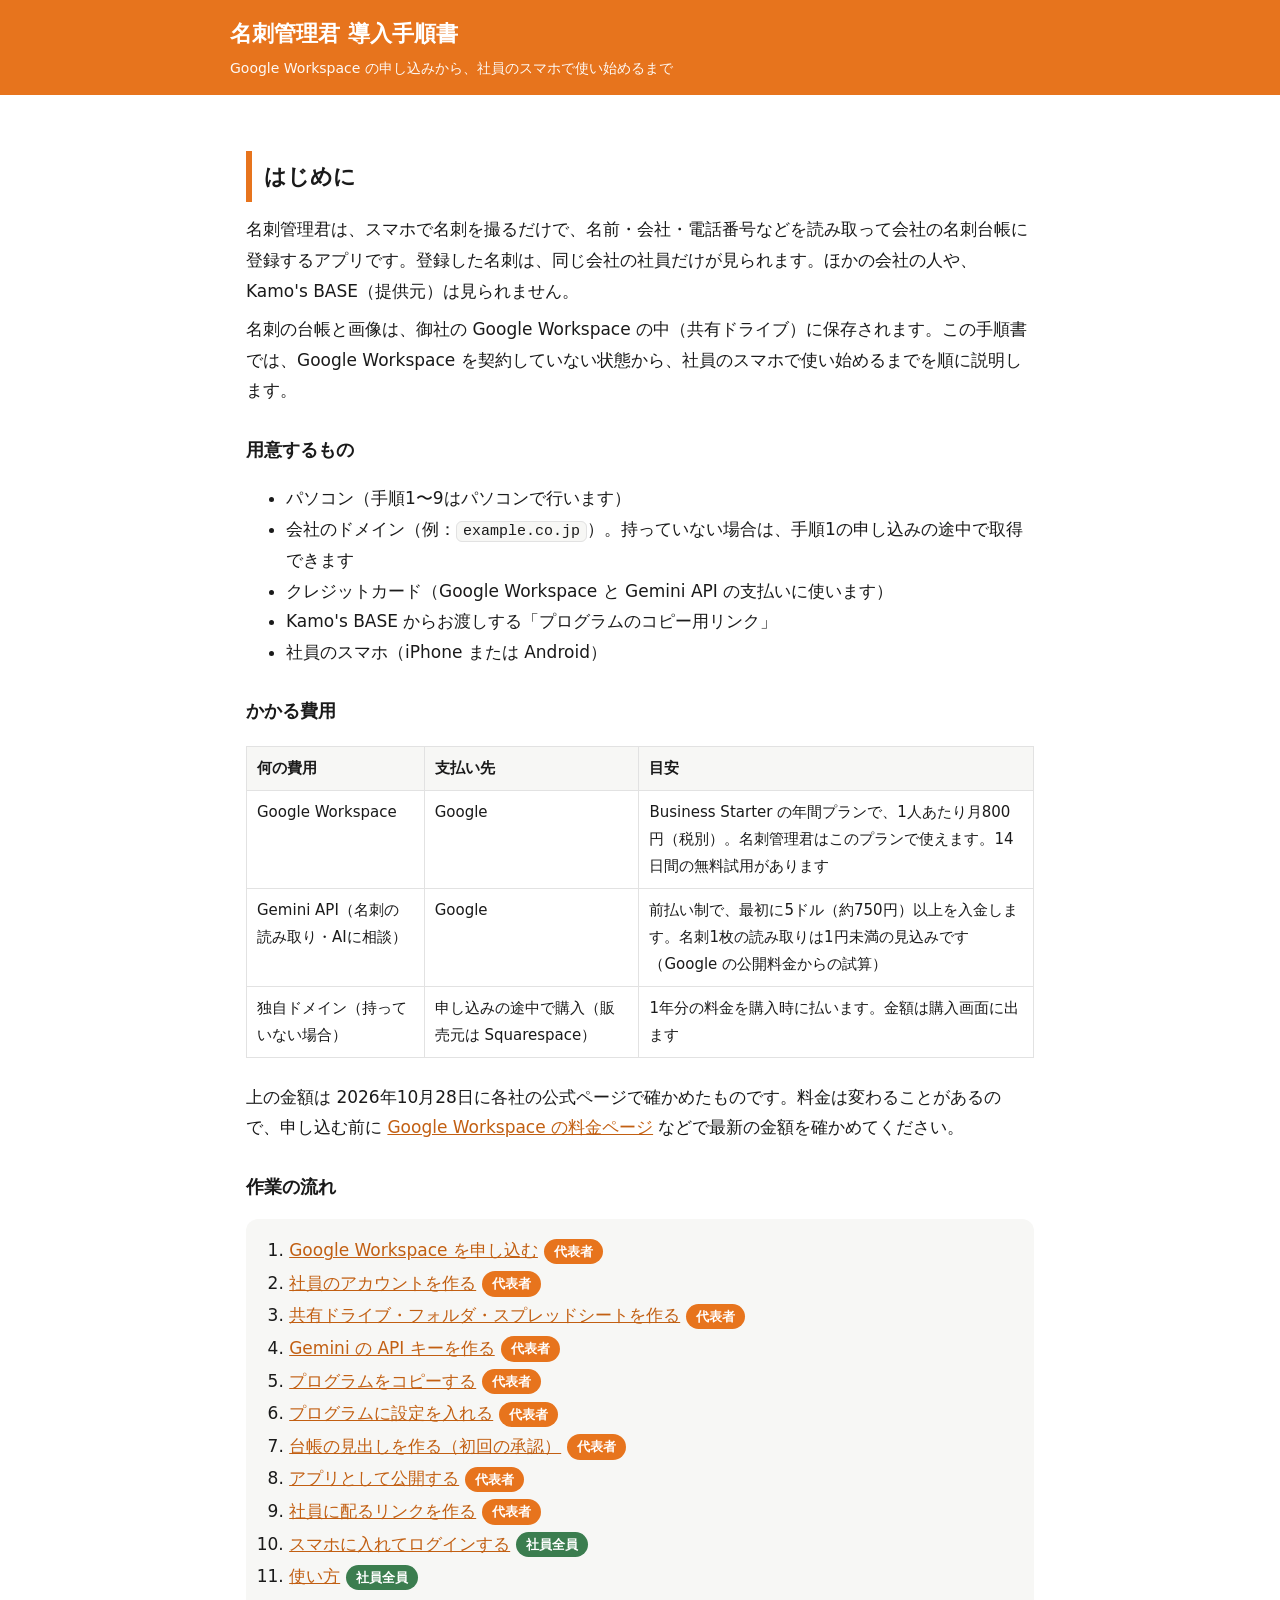
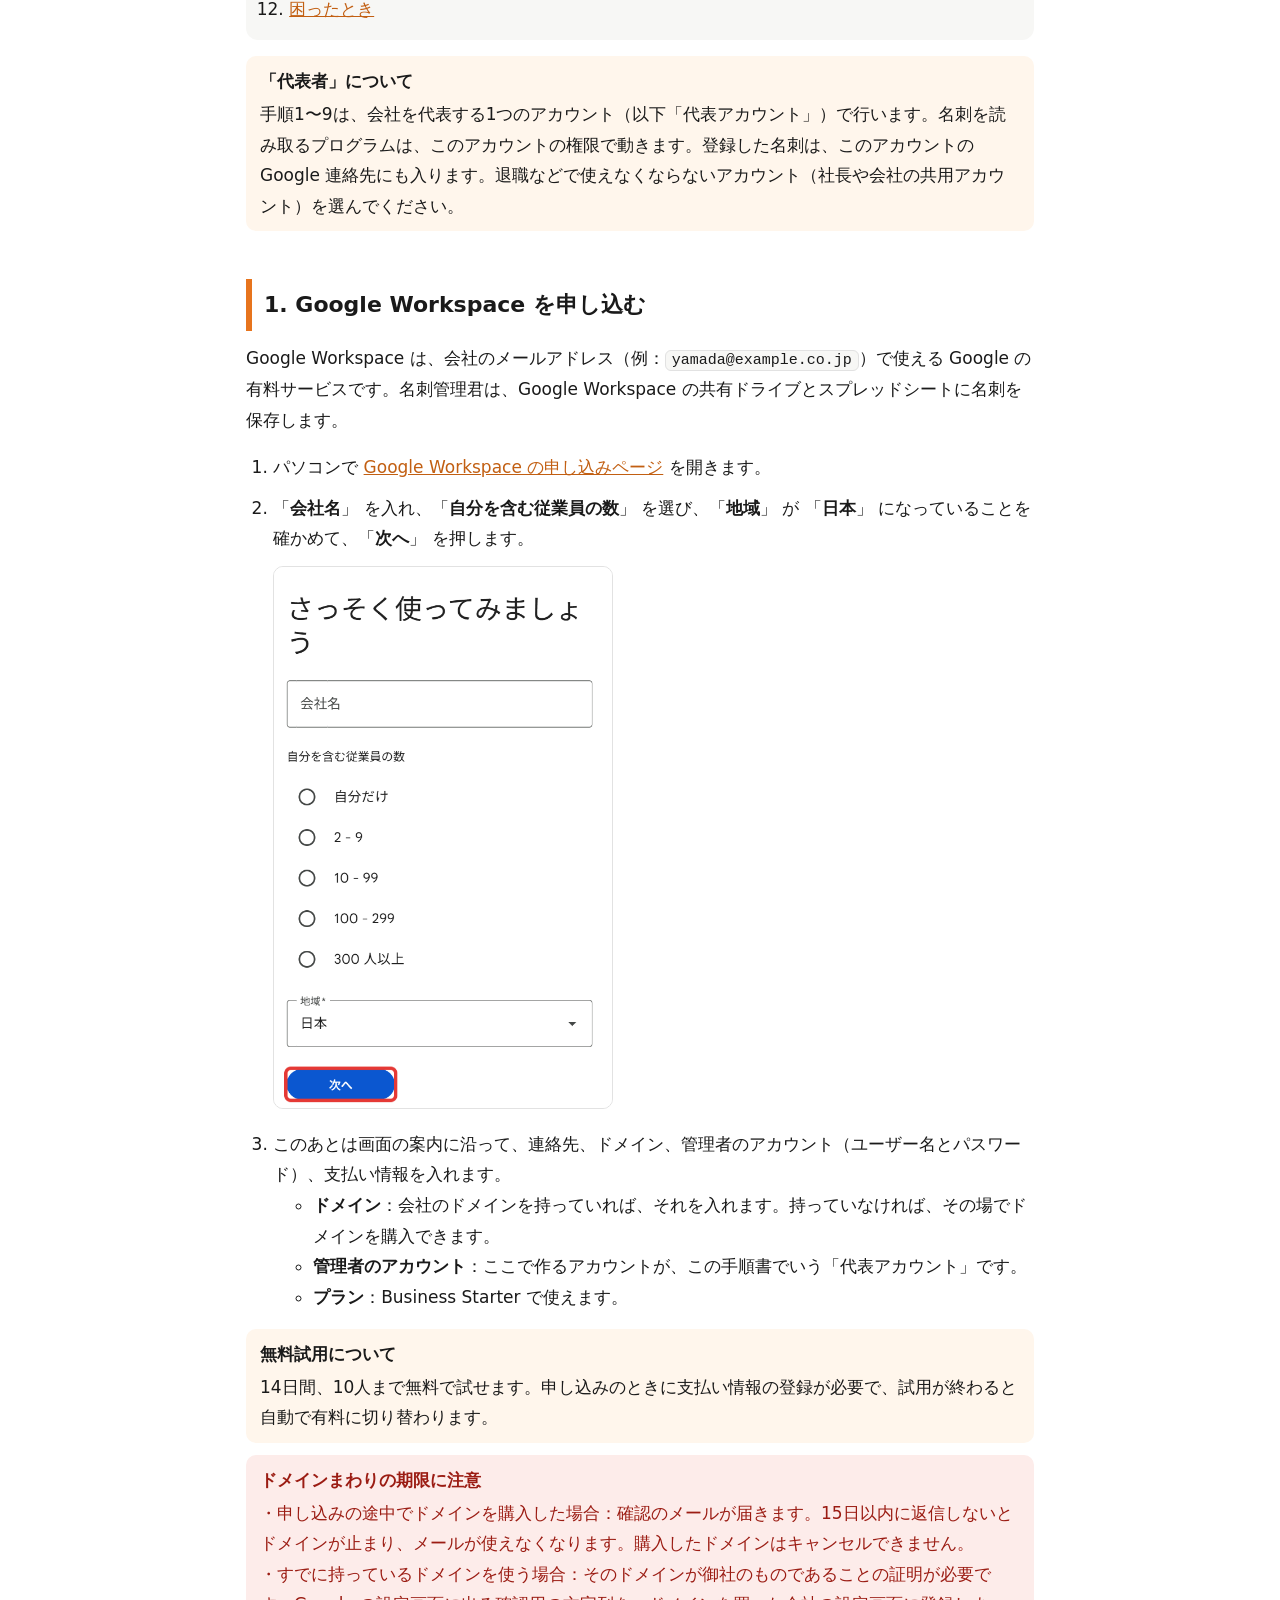
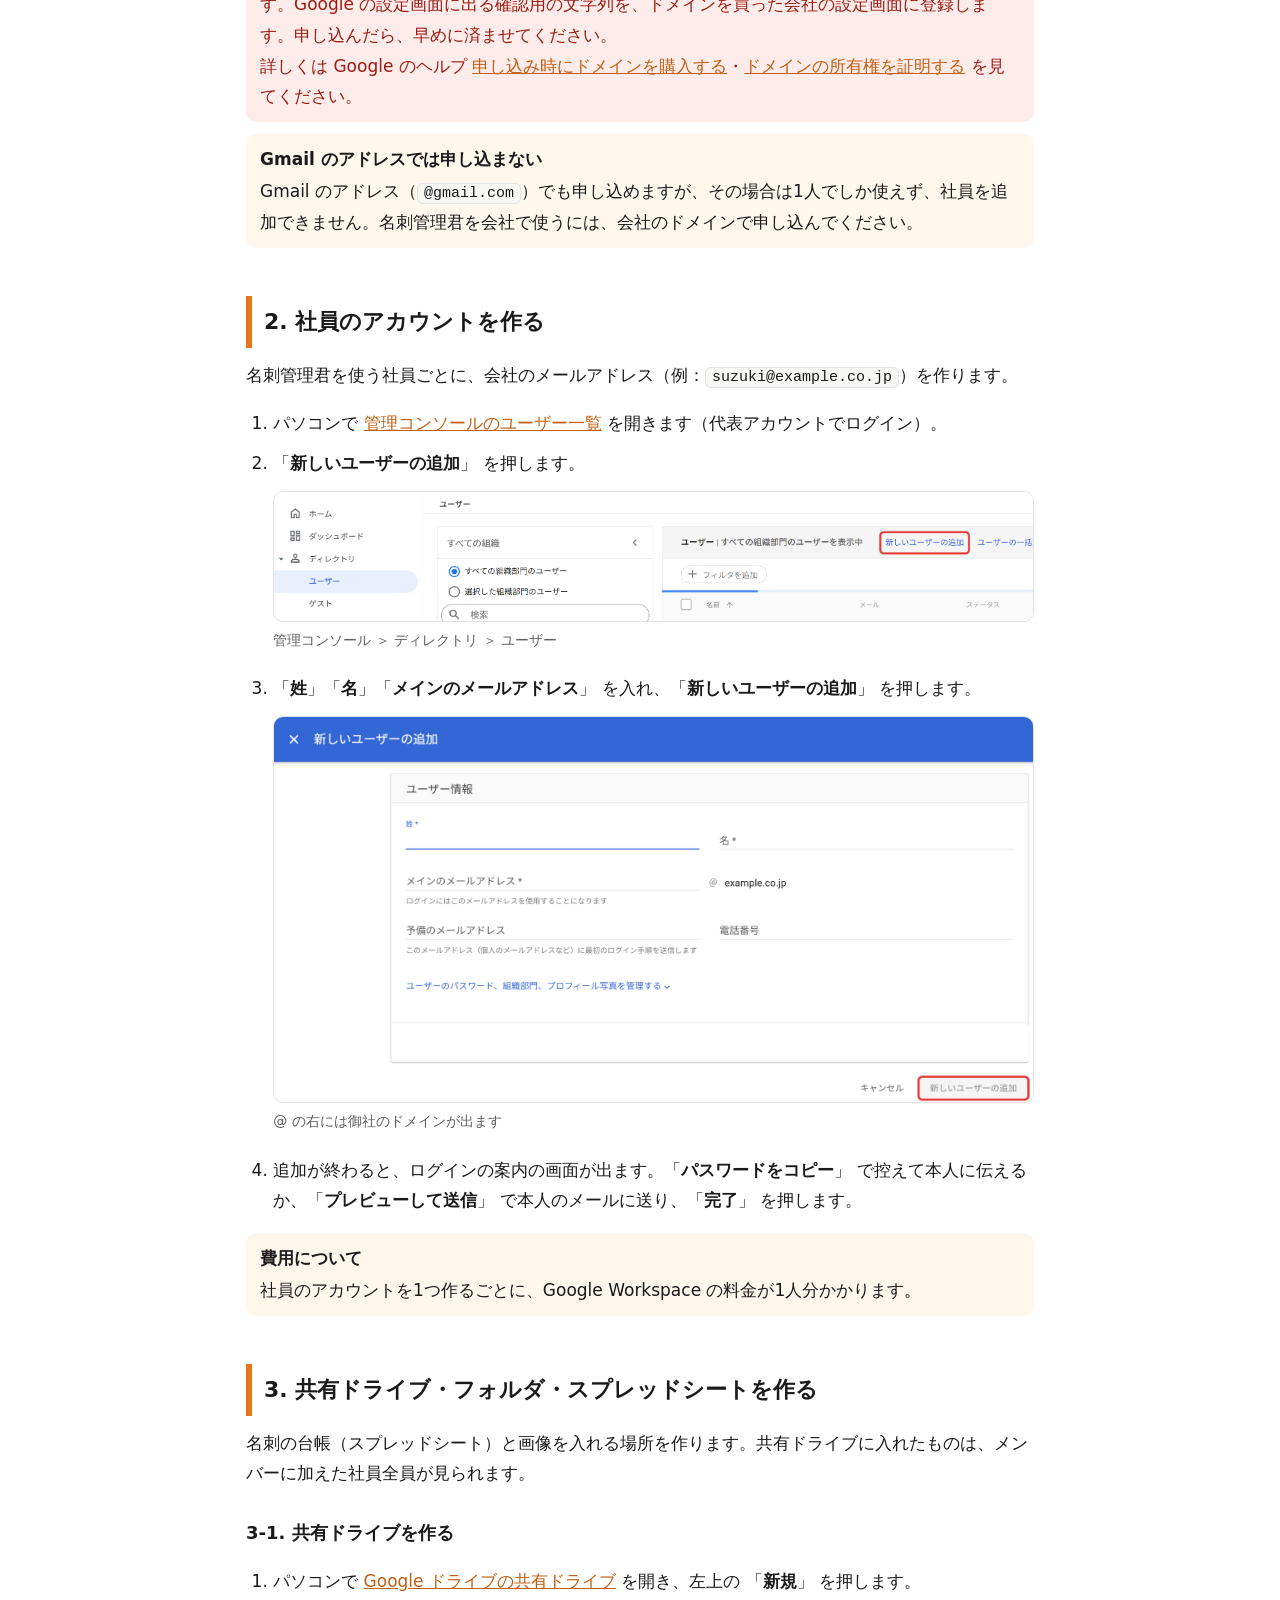
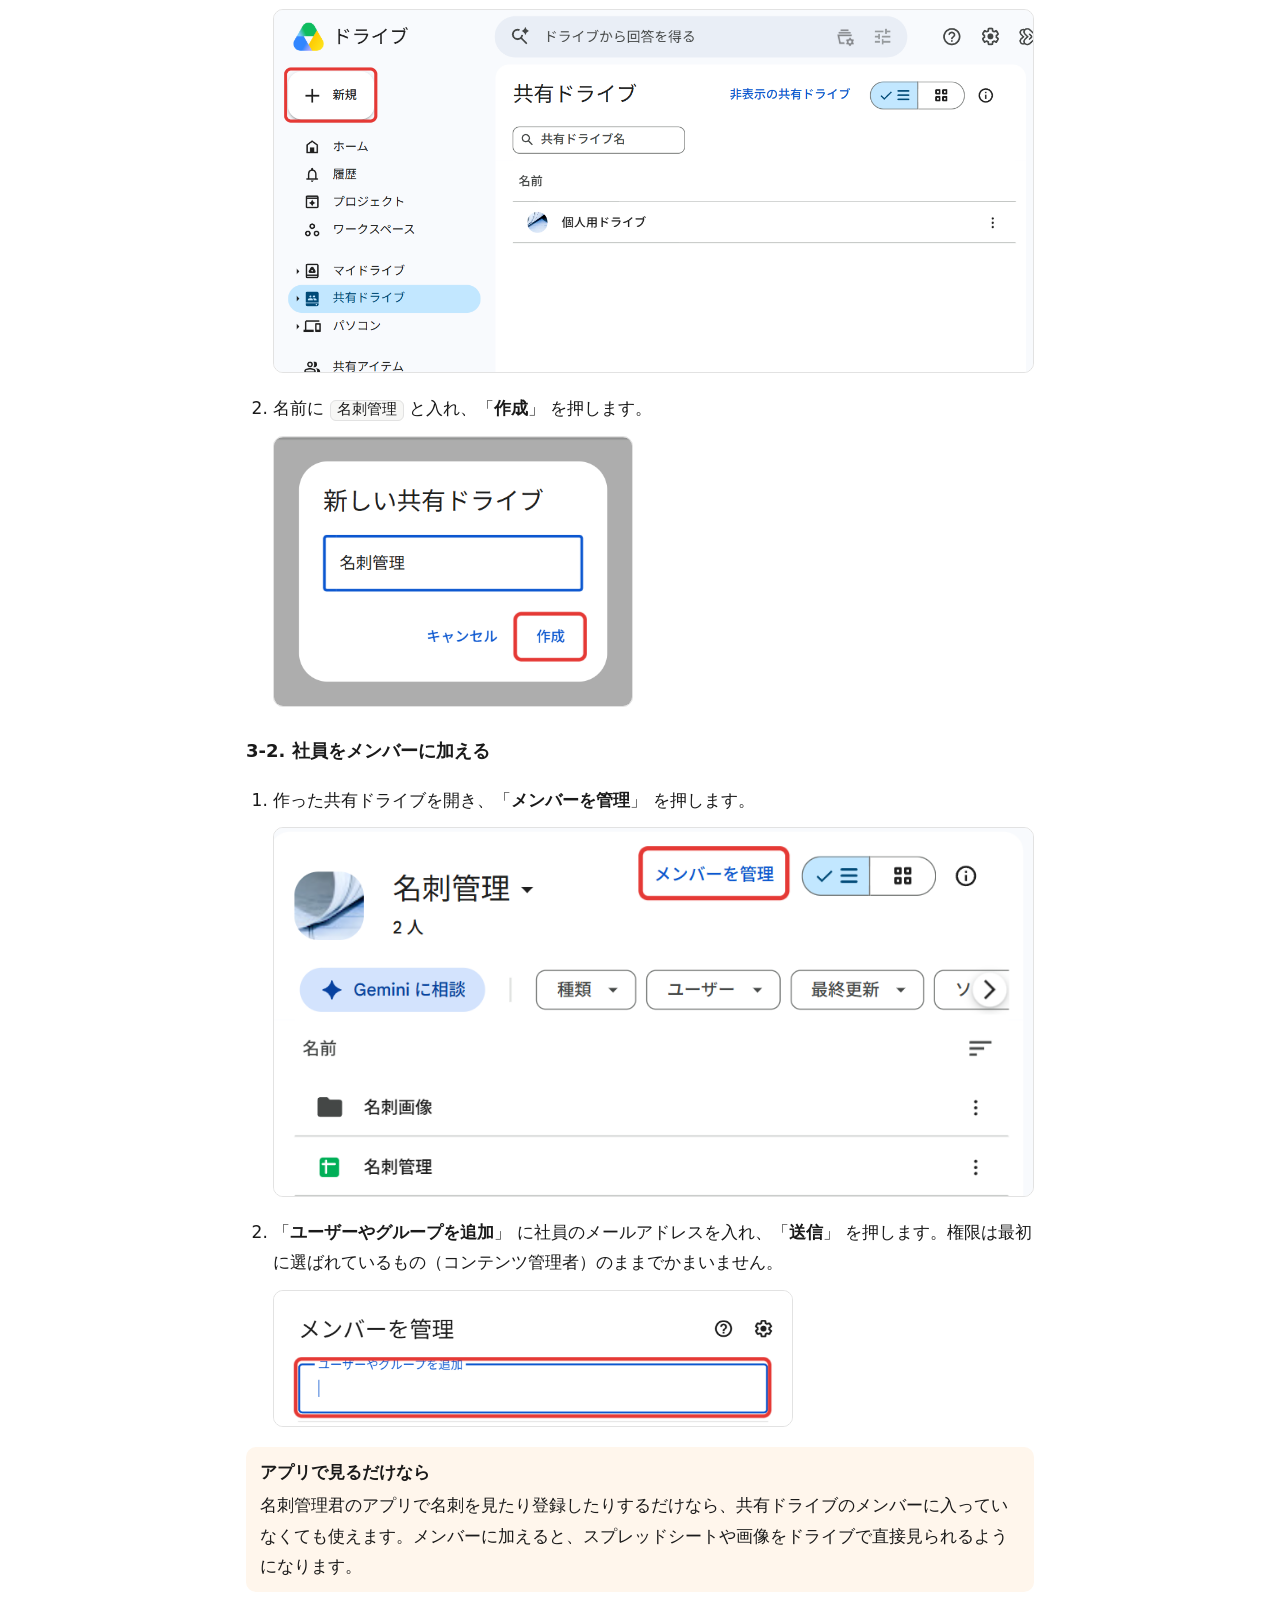
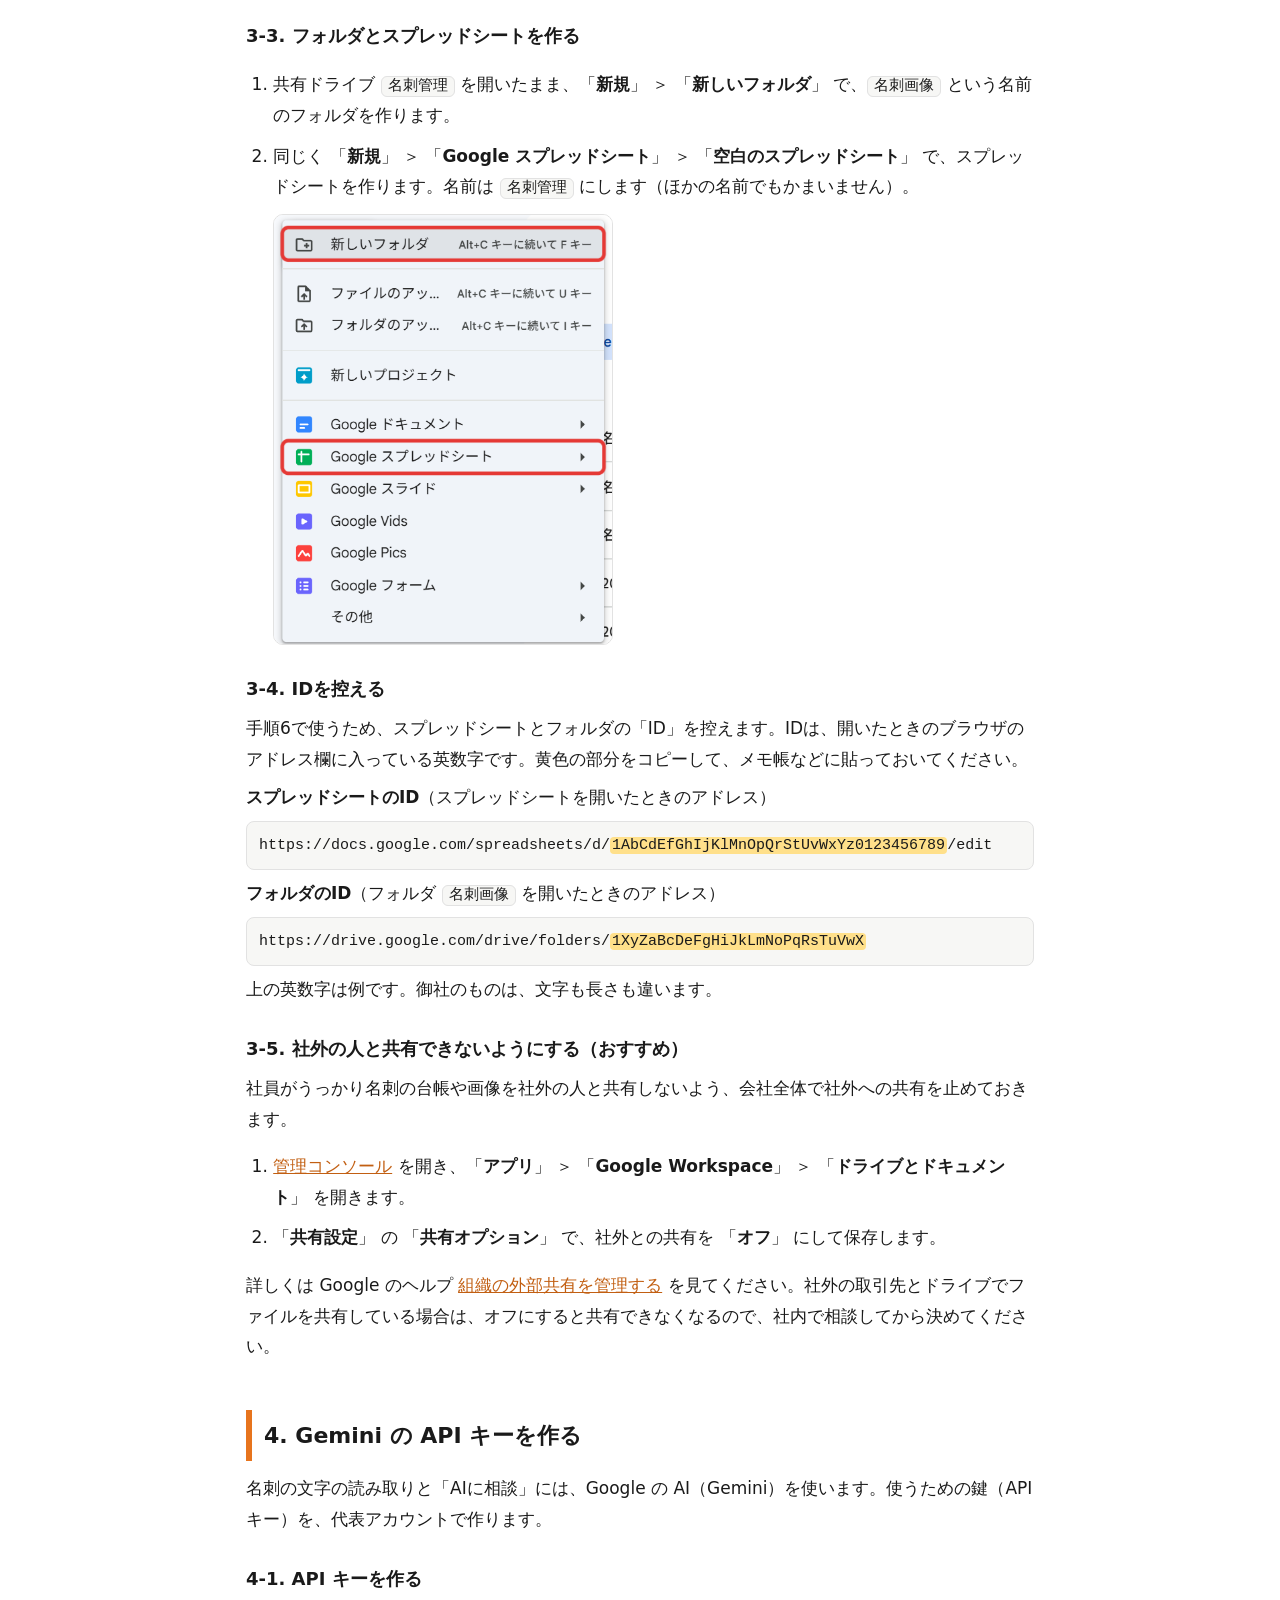
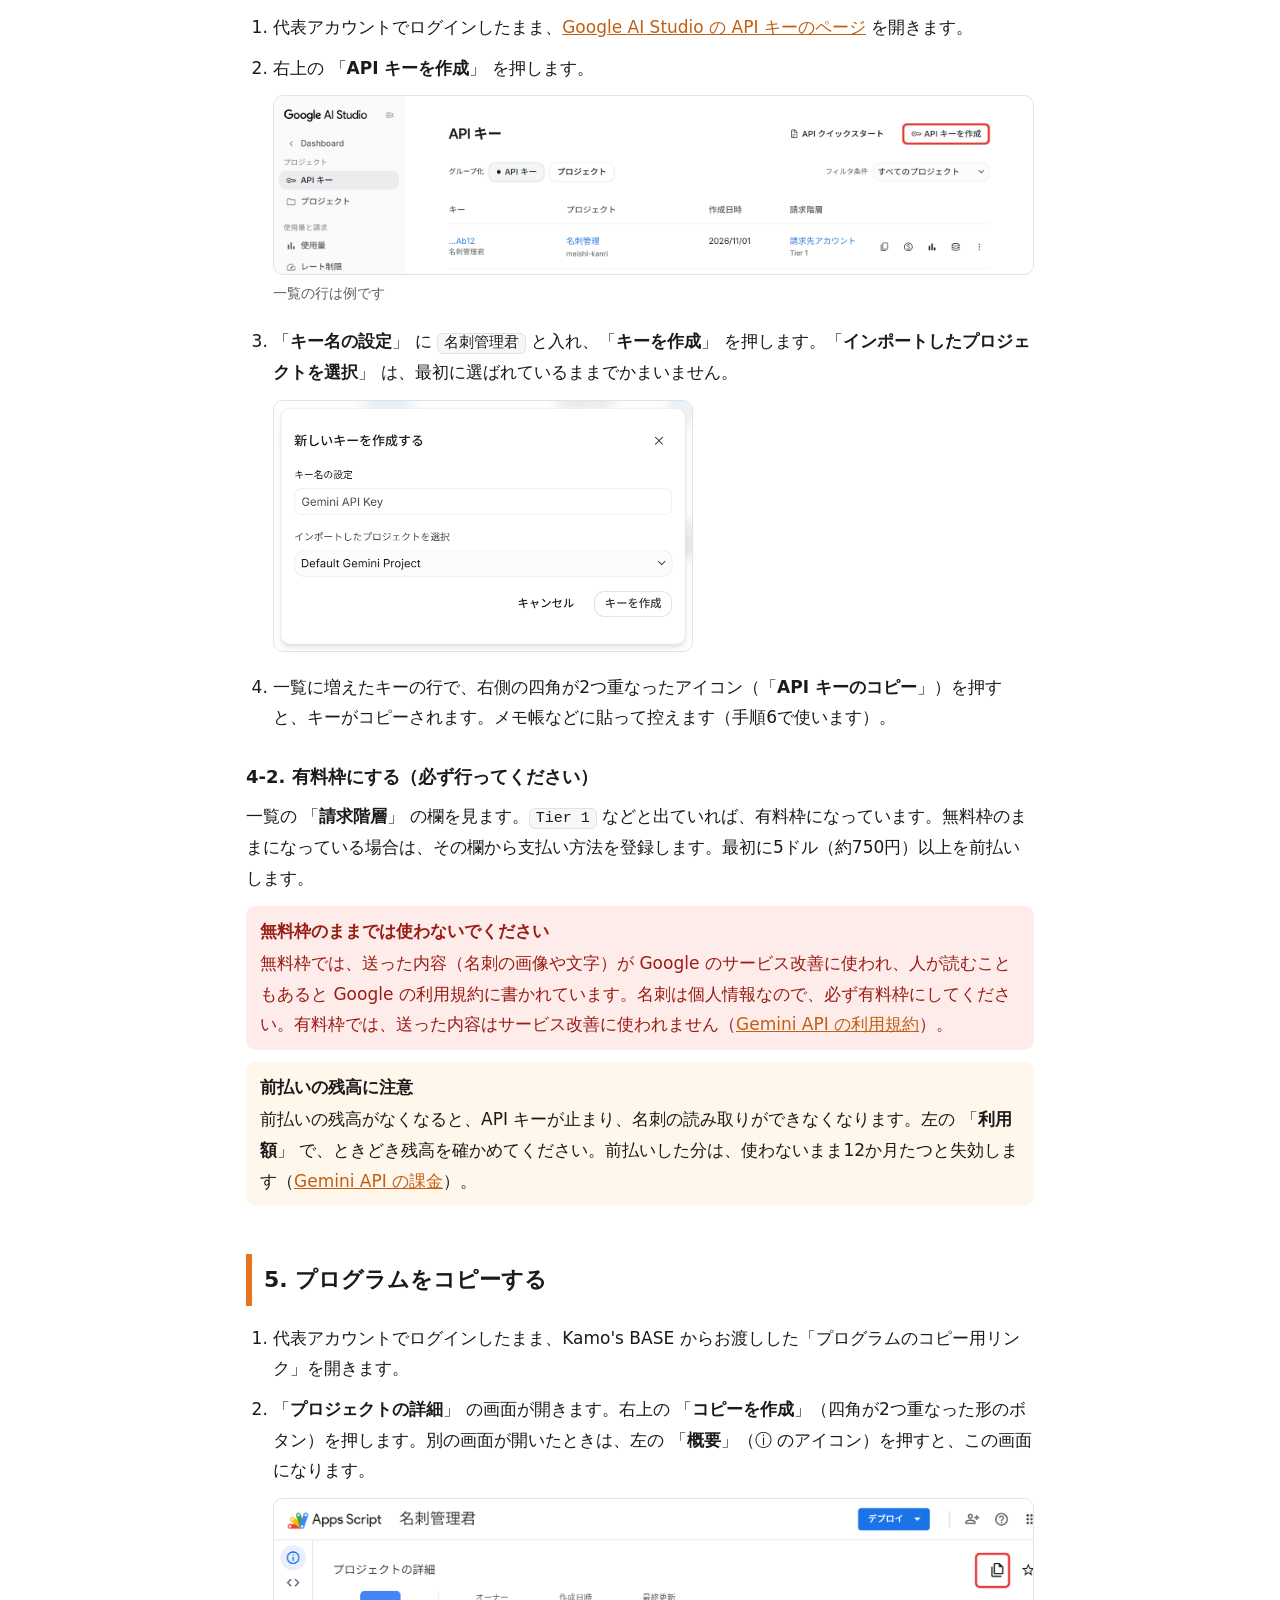
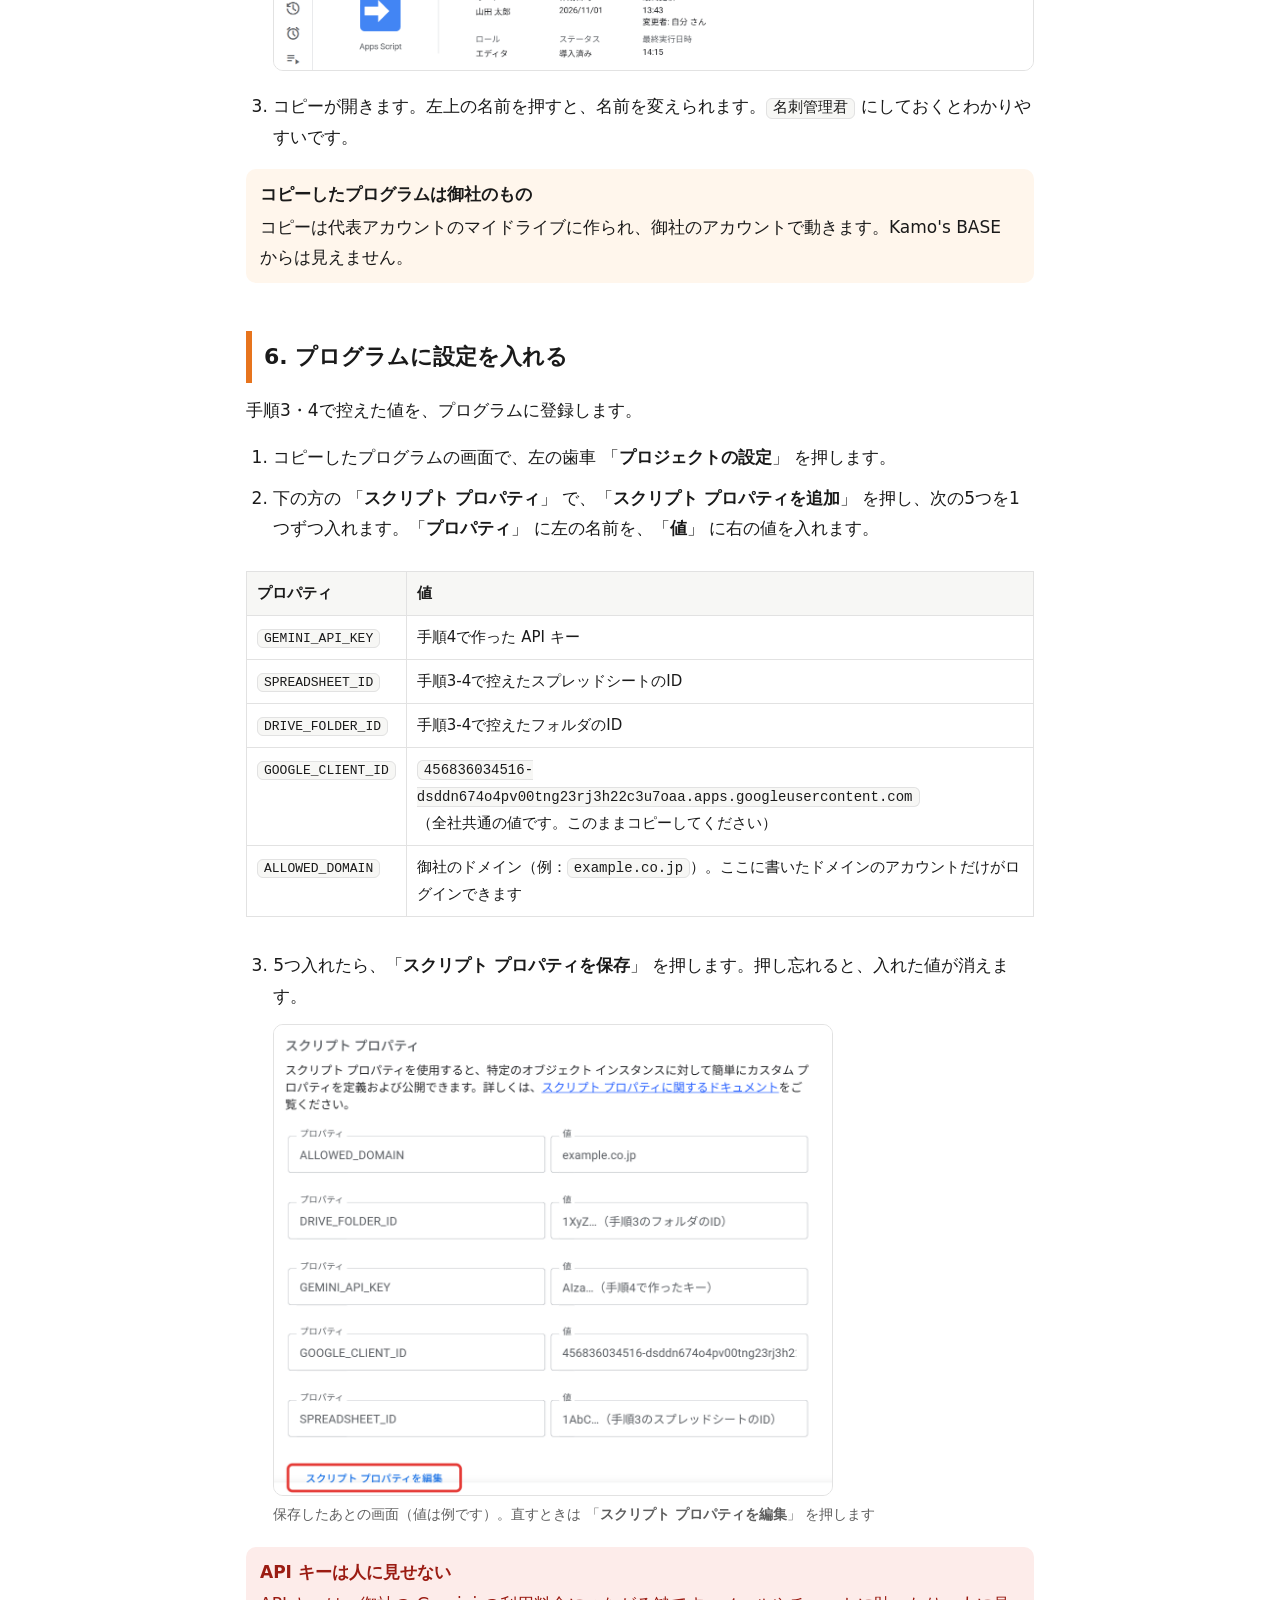
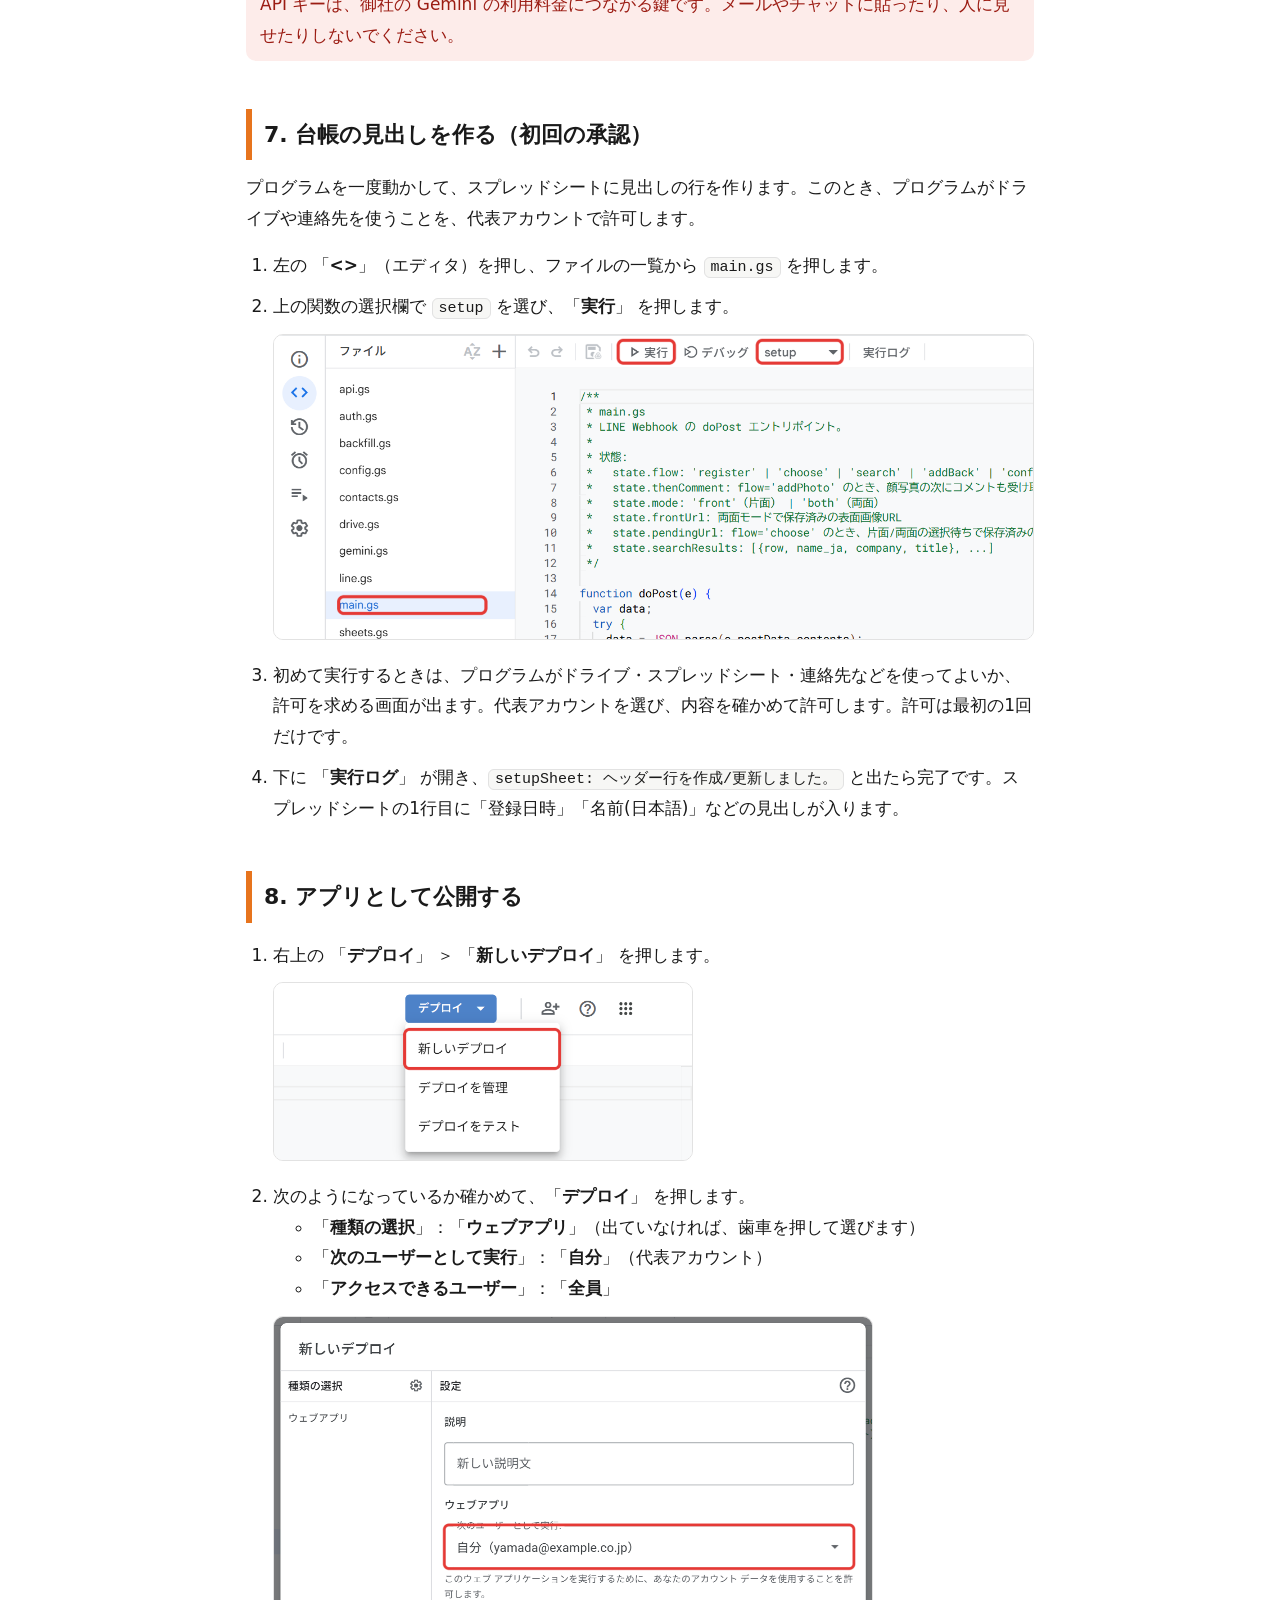
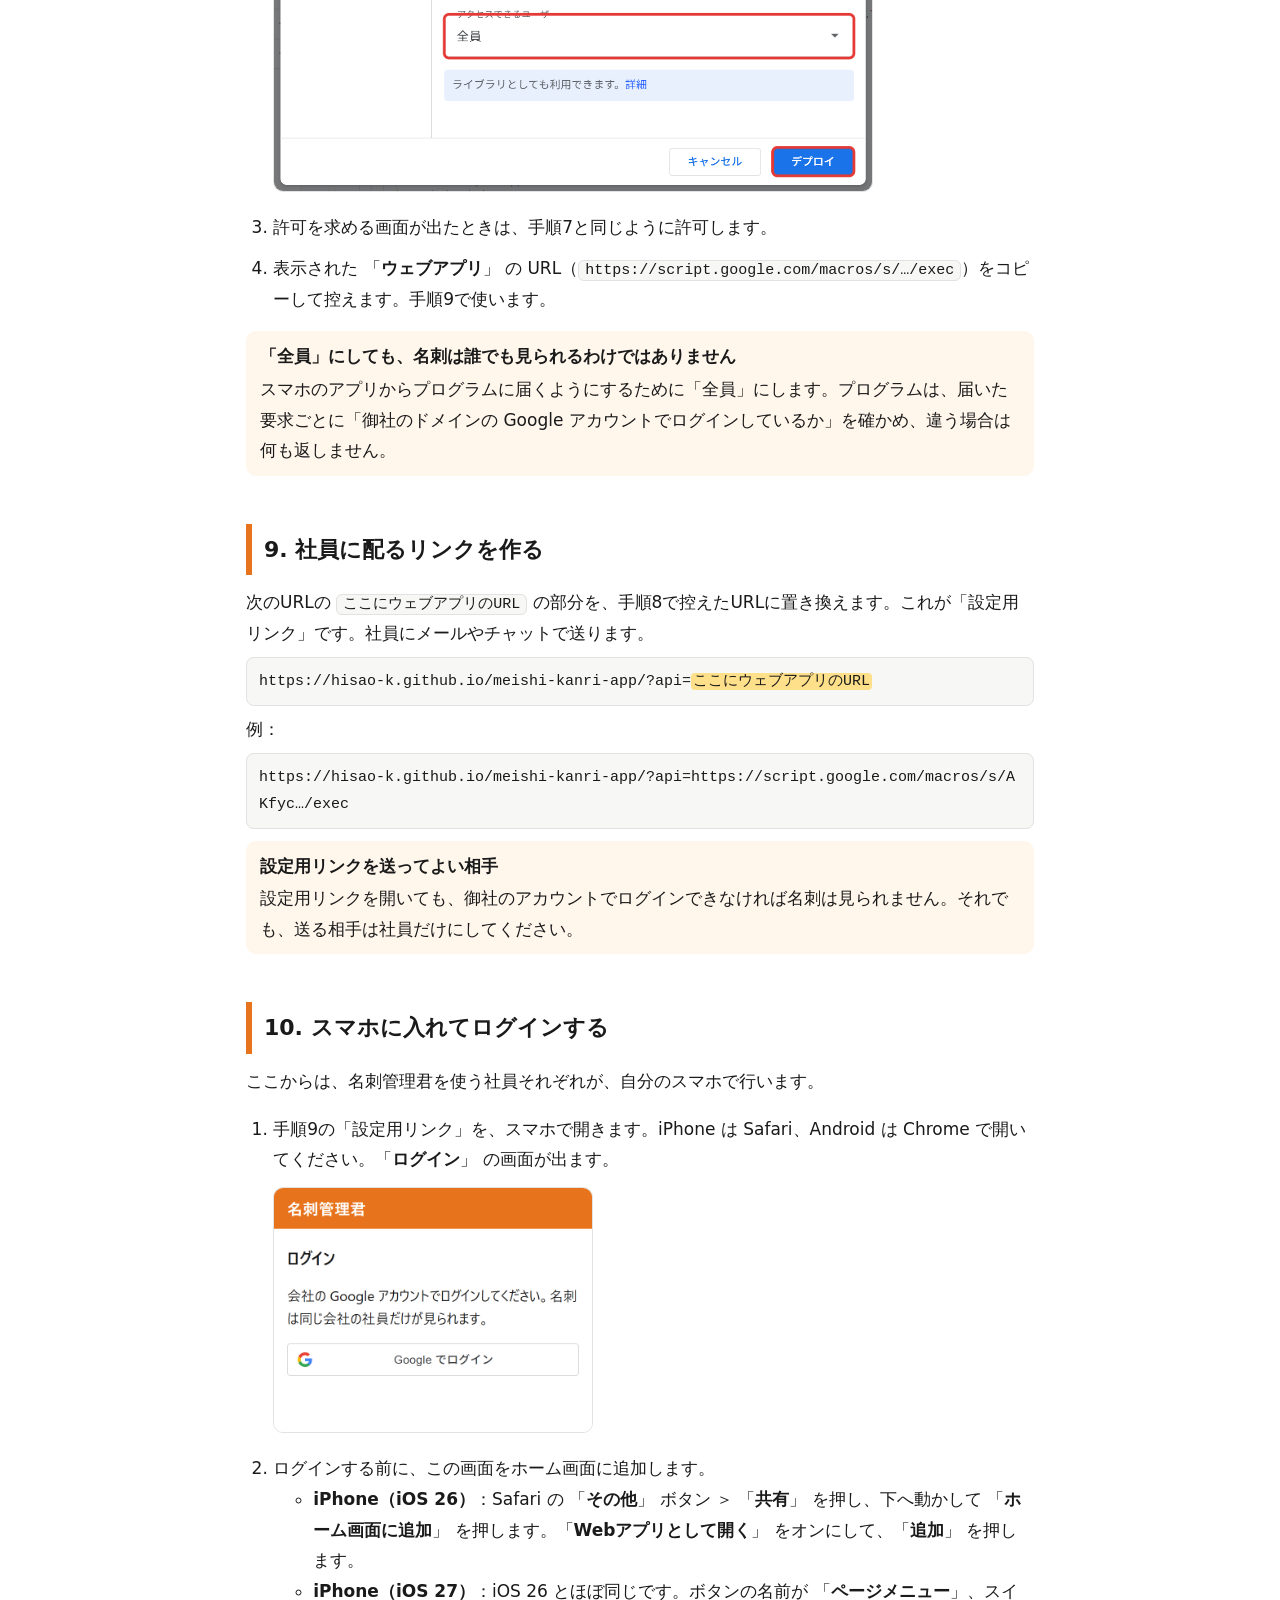
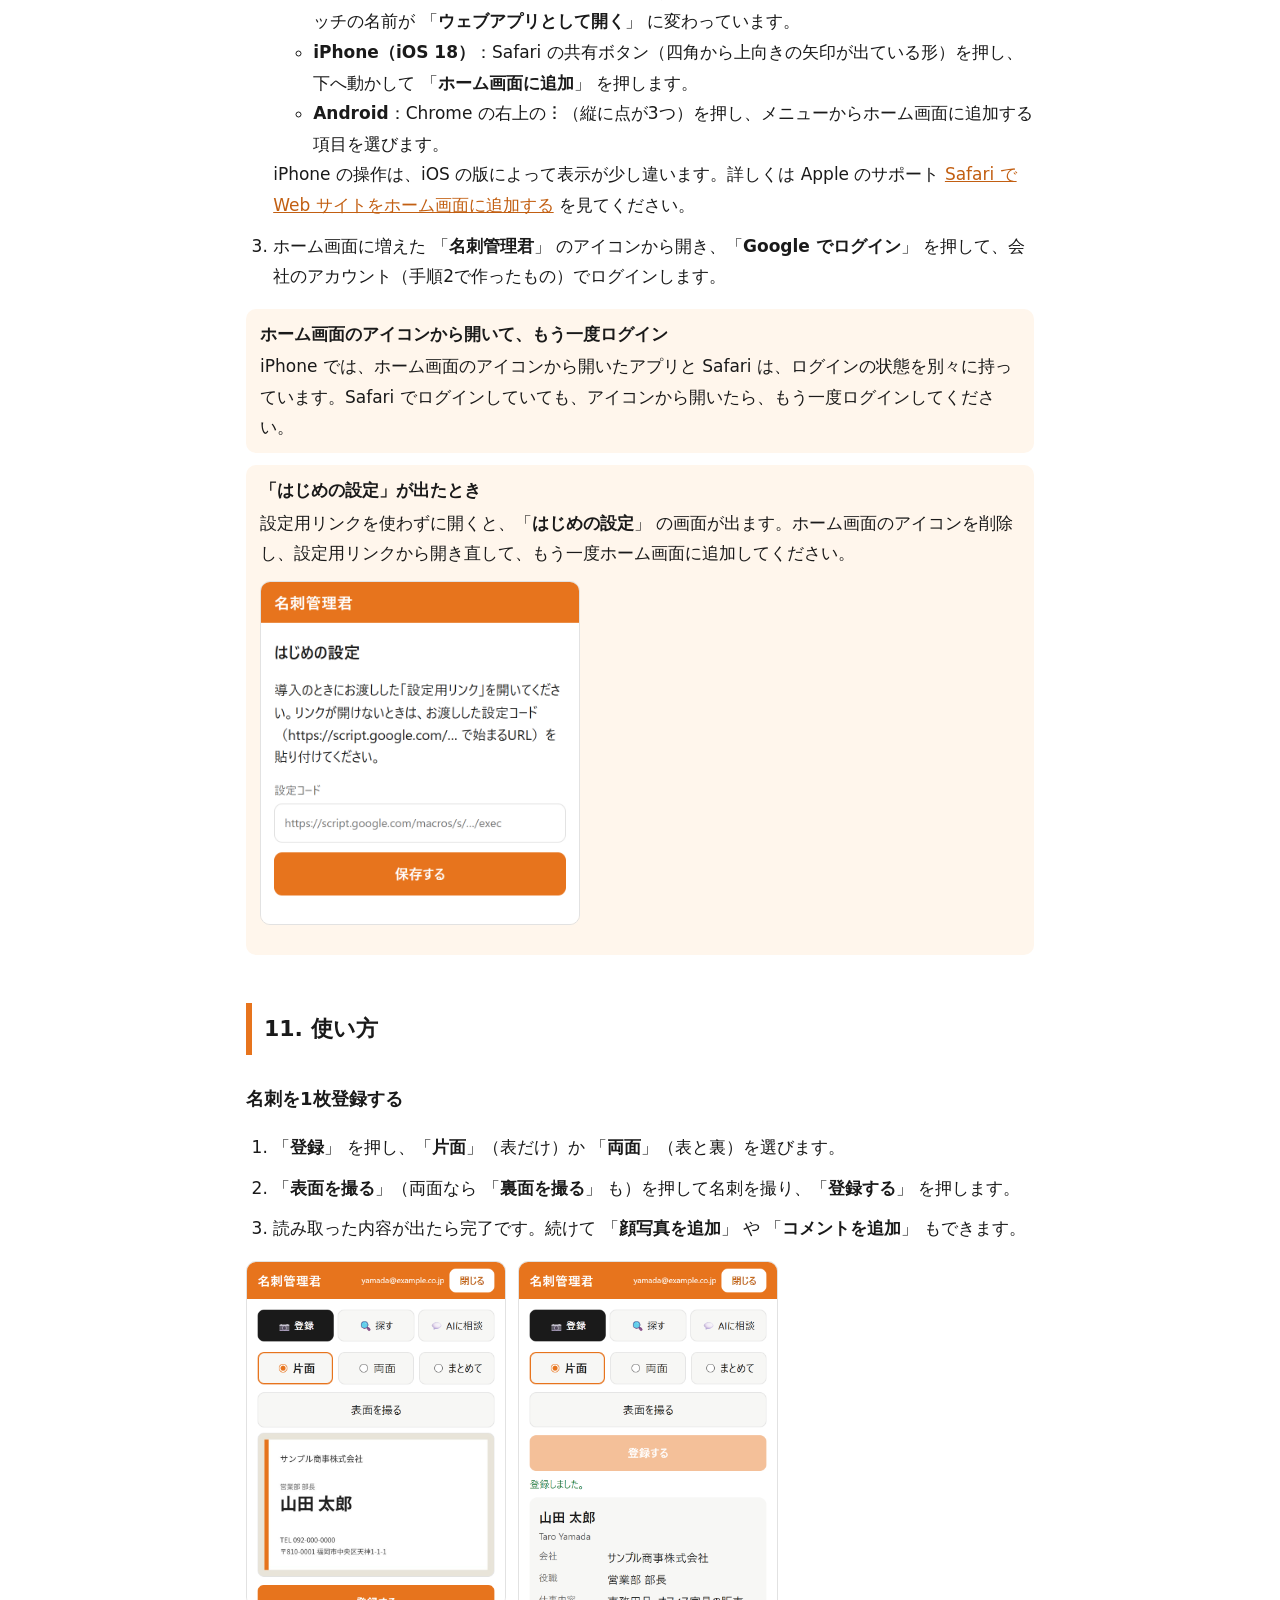
==== guide/index.html @ 33e6af08 "お客様向けの導入手順書を追加" ====
<!doctype html>
<html lang="ja">
<head>
  <meta charset="utf-8">
  <meta name="viewport" content="width=device-width, initial-scale=1">
  <title>名刺管理君 導入手順書</title>
  <meta name="description" content="名刺管理君を自社の Google Workspace に入れて、社員のスマホで使えるようにするまでの手順です。">
  <meta name="theme-color" content="#E7741D">
  <meta name="referrer" content="no-referrer">
  <link rel="icon" href="../icons/icon-192.png">
  <link rel="stylesheet" href="style.css">
</head>
<body>
  <header class="bar">
    <div class="inner">
      <h1>名刺管理君 導入手順書</h1>
      <p>Google Workspace の申し込みから、社員のスマホで使い始めるまで</p>
    </div>
  </header>

  <main>
    <h2 id="intro">はじめに</h2>
    <p>名刺管理君は、スマホで名刺を撮るだけで、名前・会社・電話番号などを読み取って会社の名刺台帳に登録するアプリです。登録した名刺は、同じ会社の社員だけが見られます。ほかの会社の人や、Kamo's BASE（提供元）は見られません。</p>
    <p>名刺の台帳と画像は、御社の Google Workspace の中（共有ドライブ）に保存されます。この手順書では、Google Workspace を契約していない状態から、社員のスマホで使い始めるまでを順に説明します。</p>

    <h3>用意するもの</h3>
    <ul>
      <li>パソコン（手順1〜9はパソコンで行います）</li>
      <li>会社のドメイン（例：<code>example.co.jp</code>）。持っていない場合は、手順1の申し込みの途中で取得できます</li>
      <li>クレジットカード（Google Workspace と Gemini API の支払いに使います）</li>
      <li>Kamo's BASE からお渡しする「プログラムのコピー用リンク」</li>
      <li>社員のスマホ（iPhone または Android）</li>
    </ul>

    <h3>かかる費用</h3>
    <div class="scroll">
    <table>
      <tr><th>何の費用</th><th>支払い先</th><th>目安</th></tr>
      <tr><td>Google Workspace</td><td>Google</td><td>Business Starter の年間プランで、1人あたり月800円（税別）。名刺管理君はこのプランで使えます。14日間の無料試用があります</td></tr>
      <tr><td>Gemini API（名刺の読み取り・AIに相談）</td><td>Google</td><td>前払い制で、最初に5ドル（約750円）以上を入金します。名刺1枚の読み取りは1円未満の見込みです（Google の公開料金からの試算）</td></tr>
      <tr><td>独自ドメイン（持っていない場合）</td><td>申し込みの途中で購入（販売元は Squarespace）</td><td>1年分の料金を購入時に払います。金額は購入画面に出ます</td></tr>
    </table>
    </div>
    <p>上の金額は 2026年10月28日に各社の公式ページで確かめたものです。料金は変わることがあるので、申し込む前に <a href="https://workspace.google.com/intl/ja/pricing.html" target="_blank" rel="noopener">Google Workspace の料金ページ</a> などで最新の金額を確かめてください。</p>

    <h3>作業の流れ</h3>
    <nav class="toc">
      <ol>
        <li><a href="#s1">Google Workspace を申し込む</a><span class="who">代表者</span></li>
        <li><a href="#s2">社員のアカウントを作る</a><span class="who">代表者</span></li>
        <li><a href="#s3">共有ドライブ・フォルダ・スプレッドシートを作る</a><span class="who">代表者</span></li>
        <li><a href="#s4">Gemini の API キーを作る</a><span class="who">代表者</span></li>
        <li><a href="#s5">プログラムをコピーする</a><span class="who">代表者</span></li>
        <li><a href="#s6">プログラムに設定を入れる</a><span class="who">代表者</span></li>
        <li><a href="#s7">台帳の見出しを作る（初回の承認）</a><span class="who">代表者</span></li>
        <li><a href="#s8">アプリとして公開する</a><span class="who">代表者</span></li>
        <li><a href="#s9">社員に配るリンクを作る</a><span class="who">代表者</span></li>
        <li><a href="#s10">スマホに入れてログインする</a><span class="who all">社員全員</span></li>
        <li><a href="#s11">使い方</a><span class="who all">社員全員</span></li>
        <li><a href="#s12">困ったとき</a></li>
      </ol>
    </nav>
    <div class="note">
      <strong>「代表者」について</strong>
      手順1〜9は、会社を代表する1つのアカウント（以下「代表アカウント」）で行います。名刺を読み取るプログラムは、このアカウントの権限で動きます。登録した名刺は、このアカウントの Google 連絡先にも入ります。退職などで使えなくならないアカウント（社長や会社の共用アカウント）を選んでください。
    </div>

    <!-- 1 -->
    <h2 id="s1">1. Google Workspace を申し込む</h2>
    <p>Google Workspace は、会社のメールアドレス（例：<code>yamada@example.co.jp</code>）で使える Google の有料サービスです。名刺管理君は、Google Workspace の共有ドライブとスプレッドシートに名刺を保存します。</p>
    <ol class="steps">
      <li>パソコンで <a href="https://workspace.google.com/business/signup/welcome?hl=ja" target="_blank" rel="noopener">Google Workspace の申し込みページ</a> を開きます。</li>
      <li><span class="ui">会社名</span> を入れ、<span class="ui">自分を含む従業員の数</span> を選び、<span class="ui">地域</span> が <span class="ui">日本</span> になっていることを確かめて、<span class="ui">次へ</span> を押します。
        <figure><img src="img/w-signup1.png" alt="Google Workspace の申し込みの最初の画面。次へに赤い枠" loading="lazy" style="width:340px"></figure>
      </li>
      <li>このあとは画面の案内に沿って、連絡先、ドメイン、管理者のアカウント（ユーザー名とパスワード）、支払い情報を入れます。
        <ul>
          <li><strong>ドメイン</strong>：会社のドメインを持っていれば、それを入れます。持っていなければ、その場でドメインを購入できます。</li>
          <li><strong>管理者のアカウント</strong>：ここで作るアカウントが、この手順書でいう「代表アカウント」です。</li>
          <li><strong>プラン</strong>：Business Starter で使えます。</li>
        </ul>
      </li>
    </ol>
    <div class="note">
      <strong>無料試用について</strong>
      14日間、10人まで無料で試せます。申し込みのときに支払い情報の登録が必要で、試用が終わると自動で有料に切り替わります。
    </div>
    <div class="warn">
      <strong>ドメインまわりの期限に注意</strong>
      ・申し込みの途中でドメインを購入した場合：確認のメールが届きます。15日以内に返信しないとドメインが止まり、メールが使えなくなります。購入したドメインはキャンセルできません。<br>
      ・すでに持っているドメインを使う場合：そのドメインが御社のものであることの証明が必要です。Google の設定画面に出る確認用の文字列を、ドメインを買った会社の設定画面に登録します。申し込んだら、早めに済ませてください。<br>
      詳しくは Google のヘルプ <a href="https://knowledge.workspace.google.com/admin/domains/purchase-a-domain-when-you-sign-up-for-google-services?hl=ja" target="_blank" rel="noopener">申し込み時にドメインを購入する</a>・<a href="https://knowledge.workspace.google.com/admin/domains/verify-your-domain-for-google-workspace?hl=ja" target="_blank" rel="noopener">ドメインの所有権を証明する</a> を見てください。
    </div>
    <div class="note">
      <strong>Gmail のアドレスでは申し込まない</strong>
      Gmail のアドレス（<code>@gmail.com</code>）でも申し込めますが、その場合は1人でしか使えず、社員を追加できません。名刺管理君を会社で使うには、会社のドメインで申し込んでください。
    </div>

    <!-- 2 -->
    <h2 id="s2">2. 社員のアカウントを作る</h2>
    <p>名刺管理君を使う社員ごとに、会社のメールアドレス（例：<code>suzuki@example.co.jp</code>）を作ります。</p>
    <ol class="steps">
      <li>パソコンで <a href="https://admin.google.com/ac/users" target="_blank" rel="noopener">管理コンソールのユーザー一覧</a> を開きます（代表アカウントでログイン）。</li>
      <li><span class="ui">新しいユーザーの追加</span> を押します。
        <figure><img src="img/g-adm-users.png" alt="管理コンソールのユーザー一覧。新しいユーザーの追加に赤い枠" loading="lazy"><figcaption>管理コンソール ＞ ディレクトリ ＞ ユーザー</figcaption></figure>
      </li>
      <li><span class="ui">姓</span><span class="ui">名</span><span class="ui">メインのメールアドレス</span> を入れ、<span class="ui">新しいユーザーの追加</span> を押します。
        <figure><img src="img/g-adm-adduser.png" alt="新しいユーザーの追加の画面" loading="lazy"><figcaption>@ の右には御社のドメインが出ます</figcaption></figure>
      </li>
      <li>追加が終わると、ログインの案内の画面が出ます。<span class="ui">パスワードをコピー</span> で控えて本人に伝えるか、<span class="ui">プレビューして送信</span> で本人のメールに送り、<span class="ui">完了</span> を押します。</li>
    </ol>
    <div class="note"><strong>費用について</strong>社員のアカウントを1つ作るごとに、Google Workspace の料金が1人分かかります。</div>

    <!-- 3 -->
    <h2 id="s3">3. 共有ドライブ・フォルダ・スプレッドシートを作る</h2>
    <p>名刺の台帳（スプレッドシート）と画像を入れる場所を作ります。共有ドライブに入れたものは、メンバーに加えた社員全員が見られます。</p>

    <h3>3-1. 共有ドライブを作る</h3>
    <ol class="steps">
      <li>パソコンで <a href="https://drive.google.com/drive/shared-drives" target="_blank" rel="noopener">Google ドライブの共有ドライブ</a> を開き、左上の <span class="ui">新規</span> を押します。
        <figure><img src="img/g-drive-new.png" alt="共有ドライブの画面。新規に赤い枠" loading="lazy"></figure>
      </li>
      <li>名前に <code>名刺管理</code> と入れ、<span class="ui">作成</span> を押します。
        <figure><img src="img/g-drive-create.png" alt="新しい共有ドライブの画面" loading="lazy" style="width:360px"></figure>
      </li>
    </ol>

    <h3>3-2. 社員をメンバーに加える</h3>
    <ol class="steps">
      <li>作った共有ドライブを開き、<span class="ui">メンバーを管理</span> を押します。
        <figure><img src="img/g-drive-members-btn.png" alt="共有ドライブの画面。メンバーを管理に赤い枠" loading="lazy"></figure>
      </li>
      <li><span class="ui">ユーザーやグループを追加</span> に社員のメールアドレスを入れ、<span class="ui">送信</span> を押します。権限は最初に選ばれているもの（コンテンツ管理者）のままでかまいません。
        <figure><img src="img/g-drive-members.png" alt="メンバーを管理の画面。ユーザーやグループを追加に赤い枠" loading="lazy" style="width:520px"></figure>
      </li>
    </ol>
    <div class="note"><strong>アプリで見るだけなら</strong>名刺管理君のアプリで名刺を見たり登録したりするだけなら、共有ドライブのメンバーに入っていなくても使えます。メンバーに加えると、スプレッドシートや画像をドライブで直接見られるようになります。</div>

    <h3>3-3. フォルダとスプレッドシートを作る</h3>
    <ol class="steps">
      <li>共有ドライブ <code>名刺管理</code> を開いたまま、<span class="ui">新規</span> ＞ <span class="ui">新しいフォルダ</span> で、<code>名刺画像</code> という名前のフォルダを作ります。</li>
      <li>同じく <span class="ui">新規</span> ＞ <span class="ui">Google スプレッドシート</span> ＞ <span class="ui">空白のスプレッドシート</span> で、スプレッドシートを作ります。名前は <code>名刺管理</code> にします（ほかの名前でもかまいません）。
        <figure><img src="img/g-drive-newmenu.png" alt="新規メニュー。新しいフォルダと Google スプレッドシートに赤い枠" loading="lazy" style="width:340px"></figure>
      </li>
    </ol>

    <h3>3-4. IDを控える</h3>
    <p>手順6で使うため、スプレッドシートとフォルダの「ID」を控えます。IDは、開いたときのブラウザのアドレス欄に入っている英数字です。黄色の部分をコピーして、メモ帳などに貼っておいてください。</p>
    <p><strong>スプレッドシートのID</strong>（スプレッドシートを開いたときのアドレス）</p>
    <div class="url">https://docs.google.com/spreadsheets/d/<span class="id">1AbCdEfGhIjKlMnOpQrStUvWxYz0123456789</span>/edit</div>
    <p><strong>フォルダのID</strong>（フォルダ <code>名刺画像</code> を開いたときのアドレス）</p>
    <div class="url">https://drive.google.com/drive/folders/<span class="id">1XyZaBcDeFgHiJkLmNoPqRsTuVwX</span></div>
    <p>上の英数字は例です。御社のものは、文字も長さも違います。</p>

    <h3>3-5. 社外の人と共有できないようにする（おすすめ）</h3>
    <p>社員がうっかり名刺の台帳や画像を社外の人と共有しないよう、会社全体で社外への共有を止めておきます。</p>
    <ol class="steps">
      <li><a href="https://admin.google.com/" target="_blank" rel="noopener">管理コンソール</a> を開き、<span class="ui">アプリ</span> ＞ <span class="ui">Google Workspace</span> ＞ <span class="ui">ドライブとドキュメント</span> を開きます。</li>
      <li><span class="ui">共有設定</span> の <span class="ui">共有オプション</span> で、社外との共有を <span class="ui">オフ</span> にして保存します。</li>
    </ol>
    <p>詳しくは Google のヘルプ <a href="https://knowledge.workspace.google.com/admin/drive/manage-external-sharing-for-your-organization?hl=ja" target="_blank" rel="noopener">組織の外部共有を管理する</a> を見てください。社外の取引先とドライブでファイルを共有している場合は、オフにすると共有できなくなるので、社内で相談してから決めてください。</p>

    <!-- 4 -->
    <h2 id="s4">4. Gemini の API キーを作る</h2>
    <p>名刺の文字の読み取りと「AIに相談」には、Google の AI（Gemini）を使います。使うための鍵（API キー）を、代表アカウントで作ります。</p>

    <h3>4-1. API キーを作る</h3>
    <ol class="steps">
      <li>代表アカウントでログインしたまま、<a href="https://aistudio.google.com/apikey" target="_blank" rel="noopener">Google AI Studio の API キーのページ</a> を開きます。</li>
      <li>右上の <span class="ui">API キーを作成</span> を押します。
        <figure><img src="img/g-ai-keys.png" alt="Google AI Studio の API キーの画面。API キーを作成に赤い枠" loading="lazy"><figcaption>一覧の行は例です</figcaption></figure>
      </li>
      <li><span class="ui">キー名の設定</span> に <code>名刺管理君</code> と入れ、<span class="ui">キーを作成</span> を押します。<span class="ui">インポートしたプロジェクトを選択</span> は、最初に選ばれているままでかまいません。
        <figure><img src="img/g-ai-create.png" alt="新しいキーを作成する画面" loading="lazy" style="width:420px"></figure>
      </li>
      <li>一覧に増えたキーの行で、右側の四角が2つ重なったアイコン（<span class="ui">API キーのコピー</span>）を押すと、キーがコピーされます。メモ帳などに貼って控えます（手順6で使います）。</li>
    </ol>

    <h3>4-2. 有料枠にする（必ず行ってください）</h3>
    <p>一覧の <span class="ui">請求階層</span> の欄を見ます。<code>Tier 1</code> などと出ていれば、有料枠になっています。無料枠のままになっている場合は、その欄から支払い方法を登録します。最初に5ドル（約750円）以上を前払いします。</p>
    <div class="warn">
      <strong>無料枠のままでは使わないでください</strong>
      無料枠では、送った内容（名刺の画像や文字）が Google のサービス改善に使われ、人が読むこともあると Google の利用規約に書かれています。名刺は個人情報なので、必ず有料枠にしてください。有料枠では、送った内容はサービス改善に使われません（<a href="https://ai.google.dev/gemini-api/terms" target="_blank" rel="noopener">Gemini API の利用規約</a>）。
    </div>
    <div class="note">
      <strong>前払いの残高に注意</strong>
      前払いの残高がなくなると、API キーが止まり、名刺の読み取りができなくなります。左の <span class="ui">利用額</span> で、ときどき残高を確かめてください。前払いした分は、使わないまま12か月たつと失効します（<a href="https://ai.google.dev/gemini-api/docs/billing?hl=ja" target="_blank" rel="noopener">Gemini API の課金</a>）。
    </div>

    <!-- 5 -->
    <h2 id="s5">5. プログラムをコピーする</h2>
    <ol class="steps">
      <li>代表アカウントでログインしたまま、Kamo's BASE からお渡しした「プログラムのコピー用リンク」を開きます。</li>
      <li><span class="ui">プロジェクトの詳細</span> の画面が開きます。右上の <span class="ui">コピーを作成</span>（四角が2つ重なった形のボタン）を押します。別の画面が開いたときは、左の <span class="ui">概要</span>（ⓘ のアイコン）を押すと、この画面になります。
        <figure><img src="img/g-gas-copy.png" alt="Apps Script のプロジェクトの詳細。コピーを作成に赤い枠" loading="lazy"></figure>
      </li>
      <li>コピーが開きます。左上の名前を押すと、名前を変えられます。<code>名刺管理君</code> にしておくとわかりやすいです。</li>
    </ol>
    <div class="note"><strong>コピーしたプログラムは御社のもの</strong>コピーは代表アカウントのマイドライブに作られ、御社のアカウントで動きます。Kamo's BASE からは見えません。</div>

    <!-- 6 -->
    <h2 id="s6">6. プログラムに設定を入れる</h2>
    <p>手順3・4で控えた値を、プログラムに登録します。</p>
    <ol class="steps">
      <li>コピーしたプログラムの画面で、左の歯車 <span class="ui">プロジェクトの設定</span> を押します。</li>
      <li>下の方の <span class="ui">スクリプト プロパティ</span> で、<span class="ui">スクリプト プロパティを追加</span> を押し、次の5つを1つずつ入れます。<span class="ui">プロパティ</span> に左の名前を、<span class="ui">値</span> に右の値を入れます。</li>
    </ol>
    <div class="scroll">
    <table>
      <tr><th>プロパティ</th><th>値</th></tr>
      <tr><td><code>GEMINI_API_KEY</code></td><td>手順4で作った API キー</td></tr>
      <tr><td><code>SPREADSHEET_ID</code></td><td>手順3-4で控えたスプレッドシートのID</td></tr>
      <tr><td><code>DRIVE_FOLDER_ID</code></td><td>手順3-4で控えたフォルダのID</td></tr>
      <tr><td><code>GOOGLE_CLIENT_ID</code></td><td><code>456836034516-dsddn674o4pv00tng23rj3h22c3u7oaa.apps.googleusercontent.com</code><br>（全社共通の値です。このままコピーしてください）</td></tr>
      <tr><td><code>ALLOWED_DOMAIN</code></td><td>御社のドメイン（例：<code>example.co.jp</code>）。ここに書いたドメインのアカウントだけがログインできます</td></tr>
    </table>
    </div>
    <ol class="steps" start="3">
      <li>5つ入れたら、<span class="ui">スクリプト プロパティを保存</span> を押します。押し忘れると、入れた値が消えます。
        <figure><img src="img/g-gas-props.png" alt="スクリプト プロパティを保存したあとの画面" loading="lazy" style="width:560px"><figcaption>保存したあとの画面（値は例です）。直すときは <span class="ui">スクリプト プロパティを編集</span> を押します</figcaption></figure>
      </li>
    </ol>
    <div class="warn"><strong>API キーは人に見せない</strong>API キーは、御社の Gemini の利用料金につながる鍵です。メールやチャットに貼ったり、人に見せたりしないでください。</div>

    <!-- 7 -->
    <h2 id="s7">7. 台帳の見出しを作る（初回の承認）</h2>
    <p>プログラムを一度動かして、スプレッドシートに見出しの行を作ります。このとき、プログラムがドライブや連絡先を使うことを、代表アカウントで許可します。</p>
    <ol class="steps">
      <li>左の <span class="ui">&lt;&gt;</span>（エディタ）を押し、ファイルの一覧から <code>main.gs</code> を押します。</li>
      <li>上の関数の選択欄で <code>setup</code> を選び、<span class="ui">実行</span> を押します。
        <figure><img src="img/g-gas-run.png" alt="main.gs を開き、関数の選択欄で setup を選んだところ。実行に赤い枠" loading="lazy"></figure>
      </li>
      <li>初めて実行するときは、プログラムがドライブ・スプレッドシート・連絡先などを使ってよいか、許可を求める画面が出ます。代表アカウントを選び、内容を確かめて許可します。許可は最初の1回だけです。</li>
      <li>下に <span class="ui">実行ログ</span> が開き、<code>setupSheet: ヘッダー行を作成/更新しました。</code> と出たら完了です。スプレッドシートの1行目に「登録日時」「名前(日本語)」などの見出しが入ります。</li>
    </ol>

    <!-- 8 -->
    <h2 id="s8">8. アプリとして公開する</h2>
    <ol class="steps">
      <li>右上の <span class="ui">デプロイ</span> ＞ <span class="ui">新しいデプロイ</span> を押します。
        <figure><img src="img/g-gas-deploy-menu.png" alt="デプロイのメニュー。新しいデプロイに赤い枠" loading="lazy" style="width:420px"></figure>
      </li>
      <li>次のようになっているか確かめて、<span class="ui">デプロイ</span> を押します。
        <ul>
          <li><span class="ui">種類の選択</span>：<span class="ui">ウェブアプリ</span>（出ていなければ、歯車を押して選びます）</li>
          <li><span class="ui">次のユーザーとして実行</span>：<span class="ui">自分</span>（代表アカウント）</li>
          <li><span class="ui">アクセスできるユーザー</span>：<span class="ui">全員</span></li>
        </ul>
        <figure><img src="img/g-gas-deploy.png" alt="新しいデプロイの画面。次のユーザーとして実行、アクセスできるユーザー、デプロイに赤い枠" loading="lazy" style="width:600px"></figure>
      </li>
      <li>許可を求める画面が出たときは、手順7と同じように許可します。</li>
      <li>表示された <span class="ui">ウェブアプリ</span> の URL（<code>https://script.google.com/macros/s/…/exec</code>）をコピーして控えます。手順9で使います。</li>
    </ol>
    <div class="note"><strong>「全員」にしても、名刺は誰でも見られるわけではありません</strong>スマホのアプリからプログラムに届くようにするために「全員」にします。プログラムは、届いた要求ごとに「御社のドメインの Google アカウントでログインしているか」を確かめ、違う場合は何も返しません。</div>

    <!-- 9 -->
    <h2 id="s9">9. 社員に配るリンクを作る</h2>
    <p>次のURLの <code>ここにウェブアプリのURL</code> の部分を、手順8で控えたURLに置き換えます。これが「設定用リンク」です。社員にメールやチャットで送ります。</p>
    <div class="url">https://hisao-k.github.io/meishi-kanri-app/?api=<span class="id">ここにウェブアプリのURL</span></div>
    <p>例：</p>
    <div class="url">https://hisao-k.github.io/meishi-kanri-app/?api=https://script.google.com/macros/s/AKfyc…/exec</div>
    <div class="note"><strong>設定用リンクを送ってよい相手</strong>設定用リンクを開いても、御社のアカウントでログインできなければ名刺は見られません。それでも、送る相手は社員だけにしてください。</div>

    <!-- 10 -->
    <h2 id="s10">10. スマホに入れてログインする</h2>
    <p>ここからは、名刺管理君を使う社員それぞれが、自分のスマホで行います。</p>
    <ol class="steps">
      <li>手順9の「設定用リンク」を、スマホで開きます。iPhone は Safari、Android は Chrome で開いてください。<span class="ui">ログイン</span> の画面が出ます。
        <figure class="phone"><img src="img/app-login.png" alt="名刺管理君のログイン画面" loading="lazy"></figure>
      </li>
      <li>ログインする前に、この画面をホーム画面に追加します。
        <ul>
          <li><strong>iPhone（iOS 26）</strong>：Safari の <span class="ui">その他</span> ボタン ＞ <span class="ui">共有</span> を押し、下へ動かして <span class="ui">ホーム画面に追加</span> を押します。<span class="ui">Webアプリとして開く</span> をオンにして、<span class="ui">追加</span> を押します。</li>
          <li><strong>iPhone（iOS 27）</strong>：iOS 26 とほぼ同じです。ボタンの名前が <span class="ui">ページメニュー</span>、スイッチの名前が <span class="ui">ウェブアプリとして開く</span> に変わっています。</li>
          <li><strong>iPhone（iOS 18）</strong>：Safari の共有ボタン（四角から上向きの矢印が出ている形）を押し、下へ動かして <span class="ui">ホーム画面に追加</span> を押します。</li>
          <li><strong>Android</strong>：Chrome の右上の︙（縦に点が3つ）を押し、メニューからホーム画面に追加する項目を選びます。</li>
        </ul>
        iPhone の操作は、iOS の版によって表示が少し違います。詳しくは Apple のサポート <a href="https://support.apple.com/ja-jp/guide/iphone/iphea86e5236/26/ios/26" target="_blank" rel="noopener">Safari で Web サイトをホーム画面に追加する</a> を見てください。
      </li>
      <li>ホーム画面に増えた <span class="ui">名刺管理君</span> のアイコンから開き、<span class="ui">Google でログイン</span> を押して、会社のアカウント（手順2で作ったもの）でログインします。</li>
    </ol>
    <div class="note">
      <strong>ホーム画面のアイコンから開いて、もう一度ログイン</strong>
      iPhone では、ホーム画面のアイコンから開いたアプリと Safari は、ログインの状態を別々に持っています。Safari でログインしていても、アイコンから開いたら、もう一度ログインしてください。
    </div>
    <div class="note">
      <strong>「はじめの設定」が出たとき</strong>
      設定用リンクを使わずに開くと、<span class="ui">はじめの設定</span> の画面が出ます。ホーム画面のアイコンを削除し、設定用リンクから開き直して、もう一度ホーム画面に追加してください。
      <figure class="phone"><img src="img/app-setup.png" alt="はじめの設定の画面" loading="lazy"></figure>
    </div>

    <!-- 11 -->
    <h2 id="s11">11. 使い方</h2>

    <h3>名刺を1枚登録する</h3>
    <ol class="steps">
      <li><span class="ui">登録</span> を押し、<span class="ui">片面</span>（表だけ）か <span class="ui">両面</span>（表と裏）を選びます。</li>
      <li><span class="ui">表面を撮る</span>（両面なら <span class="ui">裏面を撮る</span> も）を押して名刺を撮り、<span class="ui">登録する</span> を押します。</li>
      <li>読み取った内容が出たら完了です。続けて <span class="ui">顔写真を追加</span> や <span class="ui">コメントを追加</span> もできます。</li>
    </ol>
    <figure class="row">
      <img src="img/app-register-front.png" alt="片面で表を撮ったところ" loading="lazy">
      <img src="img/app-register-done.png" alt="登録が終わったところ" loading="lazy">
    </figure>

    <h3>名刺をまとめて登録する</h3>
    <p>交流会などで名刺がたくさんあるときに使います。全部の名刺に同じコメント（例：「守成クラブ 例会で名刺交換」）を付けられます。</p>
    <ol class="steps">
      <li><span class="ui">まとめて</span> を選び、<span class="ui">📷 1枚目の表を撮る</span> を押します。</li>
      <li>表を撮ると、表の右に <span class="ui">📷 裏を撮る</span>、下に <span class="ui">📷 次の名刺（2枚目）の表を撮る</span> が出ます。裏がある名刺は裏を撮り、なければ次の名刺へ進みます。</li>
      <li>全部撮ったら、必要ならコメントを書き、<span class="ui">まとめて登録する</span> を押します。</li>
    </ol>
    <figure class="row">
      <img src="img/app-batch-2.png" alt="まとめて登録で2枚撮ったところ" loading="lazy">
      <img src="img/app-batch-done.png" alt="まとめて登録が終わったところ" loading="lazy">
    </figure>
    <p>すでに登録してある名刺（名前と会社名が同じもの）は、二重に登録されず「登録済みの名刺でした」と出ます。</p>

    <h3>名刺を探す</h3>
    <ol class="steps">
      <li><span class="ui">探す</span> を押し、探す項目（<span class="ui">名前</span>・<span class="ui">会社</span>・<span class="ui">フリー</span>）にチェックを入れます。</li>
      <li>言葉を入れて <span class="ui">探す</span> を押します。🎤 を押すと、声でも入れられます。</li>
      <li>出てきた名刺を押すと、詳しい内容と名刺の画像が見られます。</li>
    </ol>
    <figure class="row">
      <img src="img/app-search.png" alt="会社で福岡を探したところ" loading="lazy">
      <img src="img/app-detail.png" alt="名刺の詳細" loading="lazy">
    </figure>

    <h3>AIに相談する</h3>
    <p>やりたいことを文章で書くと、登録した名刺の中から合いそうな会社・人を選びます。判断の材料は、名刺とコメントに書いてあることだけです。</p>
    <figure class="phone"><img src="img/app-ask.png" alt="AIに相談の画面" loading="lazy"></figure>

    <h3>使い終わったら</h3>
    <p>右上の <span class="ui">閉じる</span> を押すとログアウトし、画面の名刺も消えます。スマホを人に渡すときなどに使ってください。次に開いたときは、ログインからになります。</p>

    <!-- 12 -->
    <h2 id="s12">12. 困ったとき</h2>
    <div class="scroll">
    <table>
      <tr><th>こんなとき</th><th>確かめること</th></tr>
      <tr><td>アプリを開くと <span class="ui">はじめの設定</span> が出る</td><td>設定用リンクから開き直してください（手順10）。</td></tr>
      <tr><td><code>ログインを確認できませんでした。</code> と出る</td><td>会社のアカウント（手順2で作ったもの）でログインしているか確かめてください。代表者は、手順6の <code>ALLOWED_DOMAIN</code> が御社のドメインと同じつづりか確かめてください。</td></tr>
      <tr><td><code>E004: 名刺情報の読み取りに失敗しました。</code> と出る</td><td>明るい場所で、名刺が画面いっぱいに写るように撮り直してください。何度撮っても出る場合は、代表者が手順4の API キーと前払いの残高を確かめてください。</td></tr>
      <tr><td><code>E002: 同じ名刺がすでに登録されています。</code> と出る</td><td>名前と会社名が同じ名刺が、すでに登録されています。<span class="ui">登録済みの名刺を開く</span> で中身を見られます。</td></tr>
      <tr><td><code>E005: スプレッドシートへの書き込みに失敗しました。</code> と出る</td><td>代表者が、手順6の <code>SPREADSHEET_ID</code> と、手順7（setup の実行）が済んでいるかを確かめてください。</td></tr>
      <tr><td><code>E003: 画像の保存に失敗しました。</code> と出る</td><td>代表者が、手順6の <code>DRIVE_FOLDER_ID</code> を確かめてください。フォルダが共有ドライブの中にあり、代表アカウントがその共有ドライブのメンバーである必要があります。</td></tr>
      <tr><td>エラーに <code>ScriptProperty "…" が設定されていません。</code> と出る</td><td>手順6で、その名前のスクリプト プロパティが抜けています。入れて <span class="ui">スクリプト プロパティを保存</span> を押してください。</td></tr>
      <tr><td>スクリプト プロパティを直したあと</td><td>直した値は、保存した時点から効きます。もう一度デプロイ（手順8）する必要はありません。</td></tr>
    </table>
    </div>
    <p>上で解決しないときは、表示された文章（<code>[原因]</code> の行を含む）を控えて、Kamo's BASE にお問い合わせください。</p>

    <footer>
      名刺管理君（Kamo's BASE）　この手順書の内容は 2026年10月時点のものです。Google の画面や料金は変わることがあります。画面の画像は押すと大きく表示されます。
    </footer>
  </main>
  <script>
    // 画面の画像を押すと、別のタブで原寸表示する（スマホで小さい文字を読むため）
    document.querySelectorAll('figure img').forEach(function (img) {
      var a = document.createElement('a');
      a.href = img.getAttribute('src');
      a.target = '_blank';
      a.rel = 'noopener';
      img.parentNode.insertBefore(a, img);
      a.appendChild(img);
    });
  </script>
</body>
</html>
---- guide/style.css ----
:root {
  --orange: #E7741D;
  --orange-dark: #c25f12;
  --ink: #1a1a1a;
  --sub: #5f5f5f;
  --line: #e2e2e2;
  --bg: #ffffff;
  --panel: #f7f7f5;
  --note: #fff6ec;
  --warn: #fdecea;
  --warn-ink: #9b1c13;
}
@media (prefers-color-scheme: dark) {
  :root {
    --ink: #f2f2f2;
    --sub: #b0b0b0;
    --line: #3a3a3a;
    --bg: #161616;
    --panel: #222222;
    --note: #2b2118;
    --warn: #2e1a18;
    --warn-ink: #ff9a90;
  }
}

* { box-sizing: border-box; }
html, body { margin: 0; }
body {
  font-family: system-ui, -apple-system, "Hiragino Sans", "Yu Gothic UI", "Meiryo", sans-serif;
  color: var(--ink);
  background: var(--bg);
  font-size: 17px;
  line-height: 1.8;
}

.bar {
  background: var(--orange); color: #fff;
  padding: 14px 16px;
}
.bar .inner { max-width: 820px; margin: 0 auto; }
.bar h1 { font-size: 22px; margin: 0; }
.bar p { margin: 2px 0 0; font-size: 14px; opacity: .95; }

main { max-width: 820px; margin: 0 auto; padding: 8px 16px 64px; }
h2 {
  font-size: 22px; margin: 48px 0 12px; padding: 6px 0 6px 12px;
  border-left: 6px solid var(--orange);
}
h3 { font-size: 18px; margin: 28px 0 8px; }
p { margin: 8px 0; }
a { color: var(--orange-dark); }
@media (prefers-color-scheme: dark) { a { color: #ffb070; } }
code, .mono {
  font-family: ui-monospace, "Consolas", "Menlo", monospace;
  background: var(--panel); border: 1px solid var(--line); border-radius: 6px;
  padding: 1px 6px; font-size: 15px; overflow-wrap: anywhere;
}
/* 設定の名前は途中で折り返さない（表は横に動かして見る） */
td:first-child code { white-space: nowrap; font-size: 13px; }
.ui { font-weight: 700; }
.ui::before { content: "「"; font-weight: 400; }
.ui::after { content: "」"; font-weight: 400; }

.toc { background: var(--panel); border-radius: 12px; padding: 12px 16px; margin: 16px 0; }
.toc ol { margin: 4px 0; padding-left: 1.6em; }
.toc li { margin: 2px 0; }

ol.steps { padding-left: 1.6em; }
ol.steps > li { margin: 10px 0; }

.who {
  display: inline-block; font-size: 13px; font-weight: 700; color: #fff; background: var(--orange);
  border-radius: 999px; padding: 1px 10px; margin-left: 6px; vertical-align: middle;
}
.who.all { background: #3b7d4f; }

figure { margin: 12px 0 20px; }
figure img {
  display: block; max-width: 100%; height: auto;
  border: 1px solid var(--line); border-radius: 10px; background: #fff;
}
figure.phone img { max-width: 320px; }
figure.row { display: flex; flex-wrap: wrap; gap: 12px; }
figure.row img { max-width: 260px; }
figcaption { font-size: 14px; color: var(--sub); margin-top: 6px; }

.note, .warn {
  border-radius: 10px; padding: 10px 14px; margin: 12px 0;
}
.note { background: var(--note); }
.warn { background: var(--warn); color: var(--warn-ink); }
.note strong, .warn strong { display: block; margin-bottom: 2px; }

table { border-collapse: collapse; width: 100%; margin: 10px 0 16px; font-size: 15px; }
th, td { border: 1px solid var(--line); padding: 8px 10px; text-align: left; vertical-align: top; }
th { background: var(--panel); white-space: nowrap; }
td code { font-size: 14px; }
.scroll { overflow-x: auto; }

.url {
  font-family: ui-monospace, "Consolas", "Menlo", monospace; font-size: 15px;
  background: var(--panel); border: 1px solid var(--line); border-radius: 8px;
  padding: 10px 12px; word-break: break-all; margin: 8px 0;
}
.url .id { background: #ffe08a; color: #1a1a1a; border-radius: 4px; padding: 0 2px; }

footer { margin-top: 48px; font-size: 13px; color: var(--sub); border-top: 1px solid var(--line); padding-top: 12px; }

@media print {
  .bar { background: none; color: var(--ink); border-bottom: 3px solid var(--orange); }
  h2 { break-after: avoid; }
  figure { break-inside: avoid; }
}
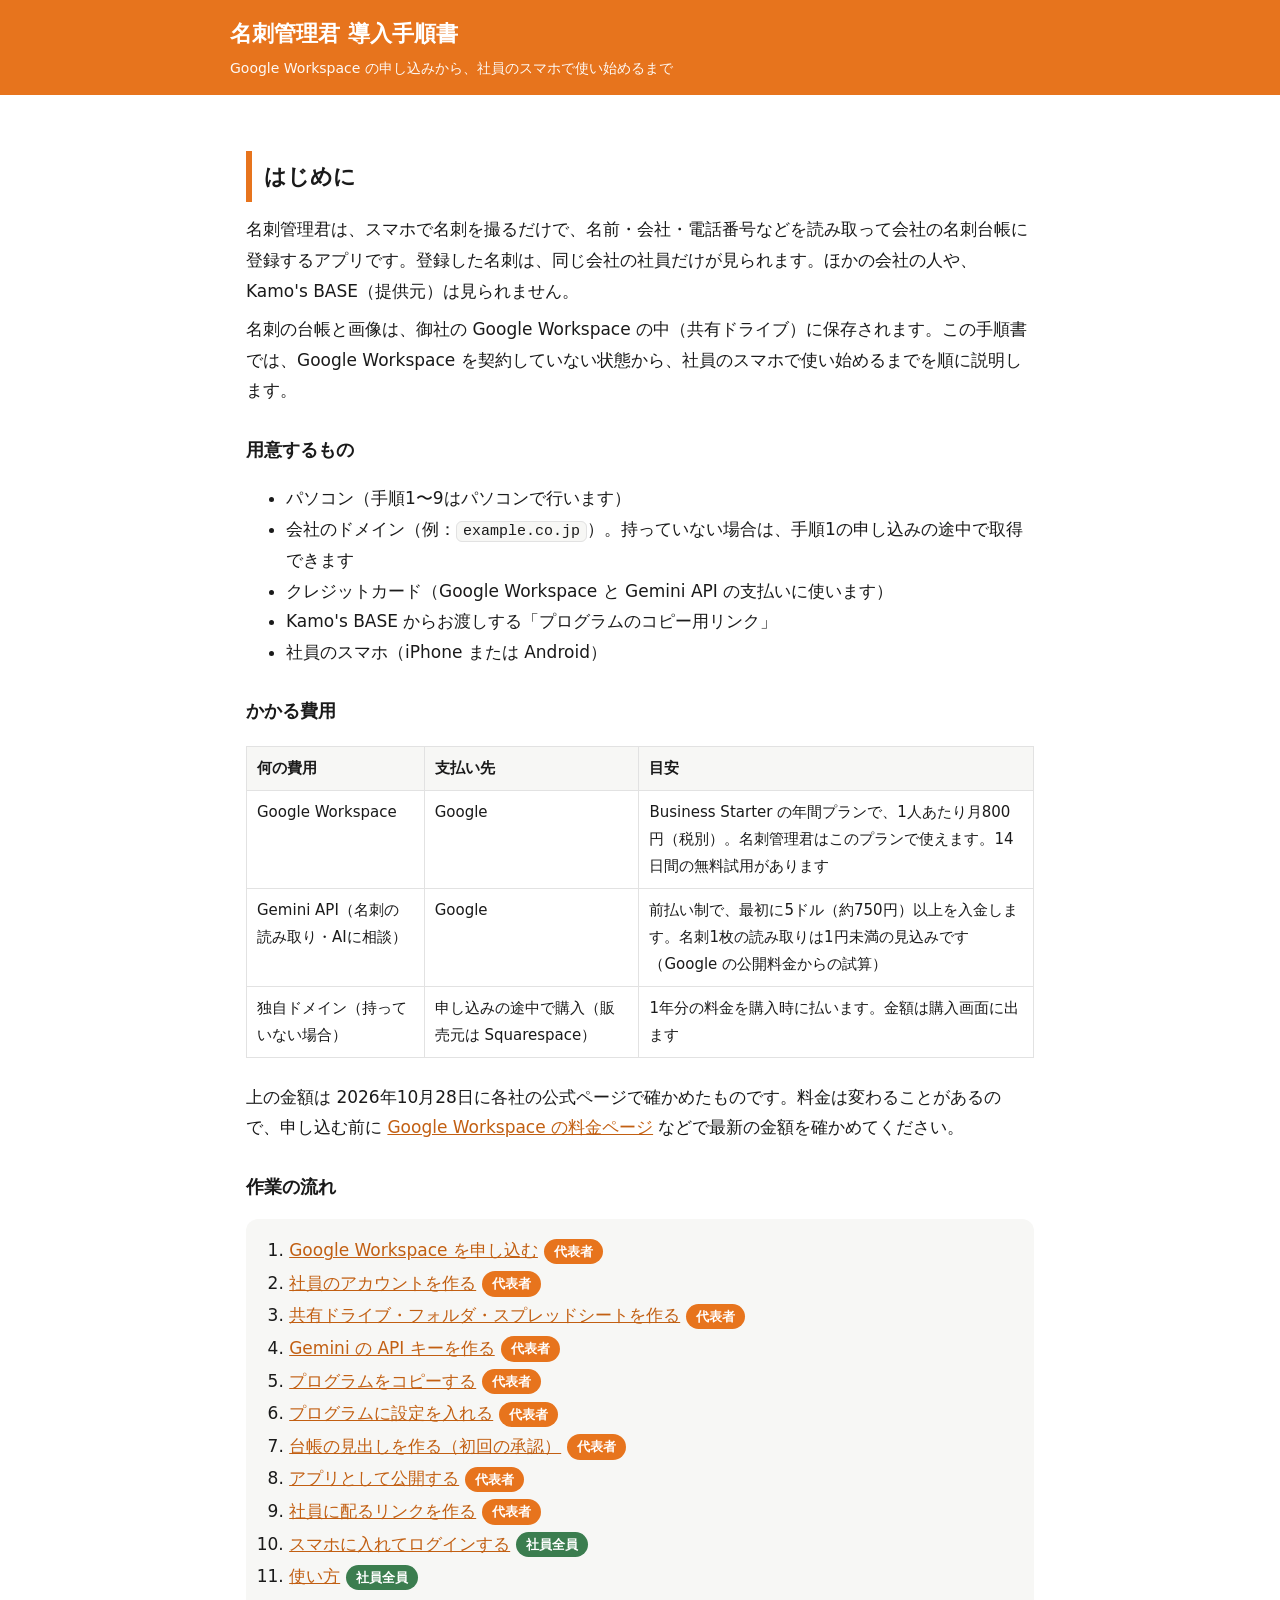
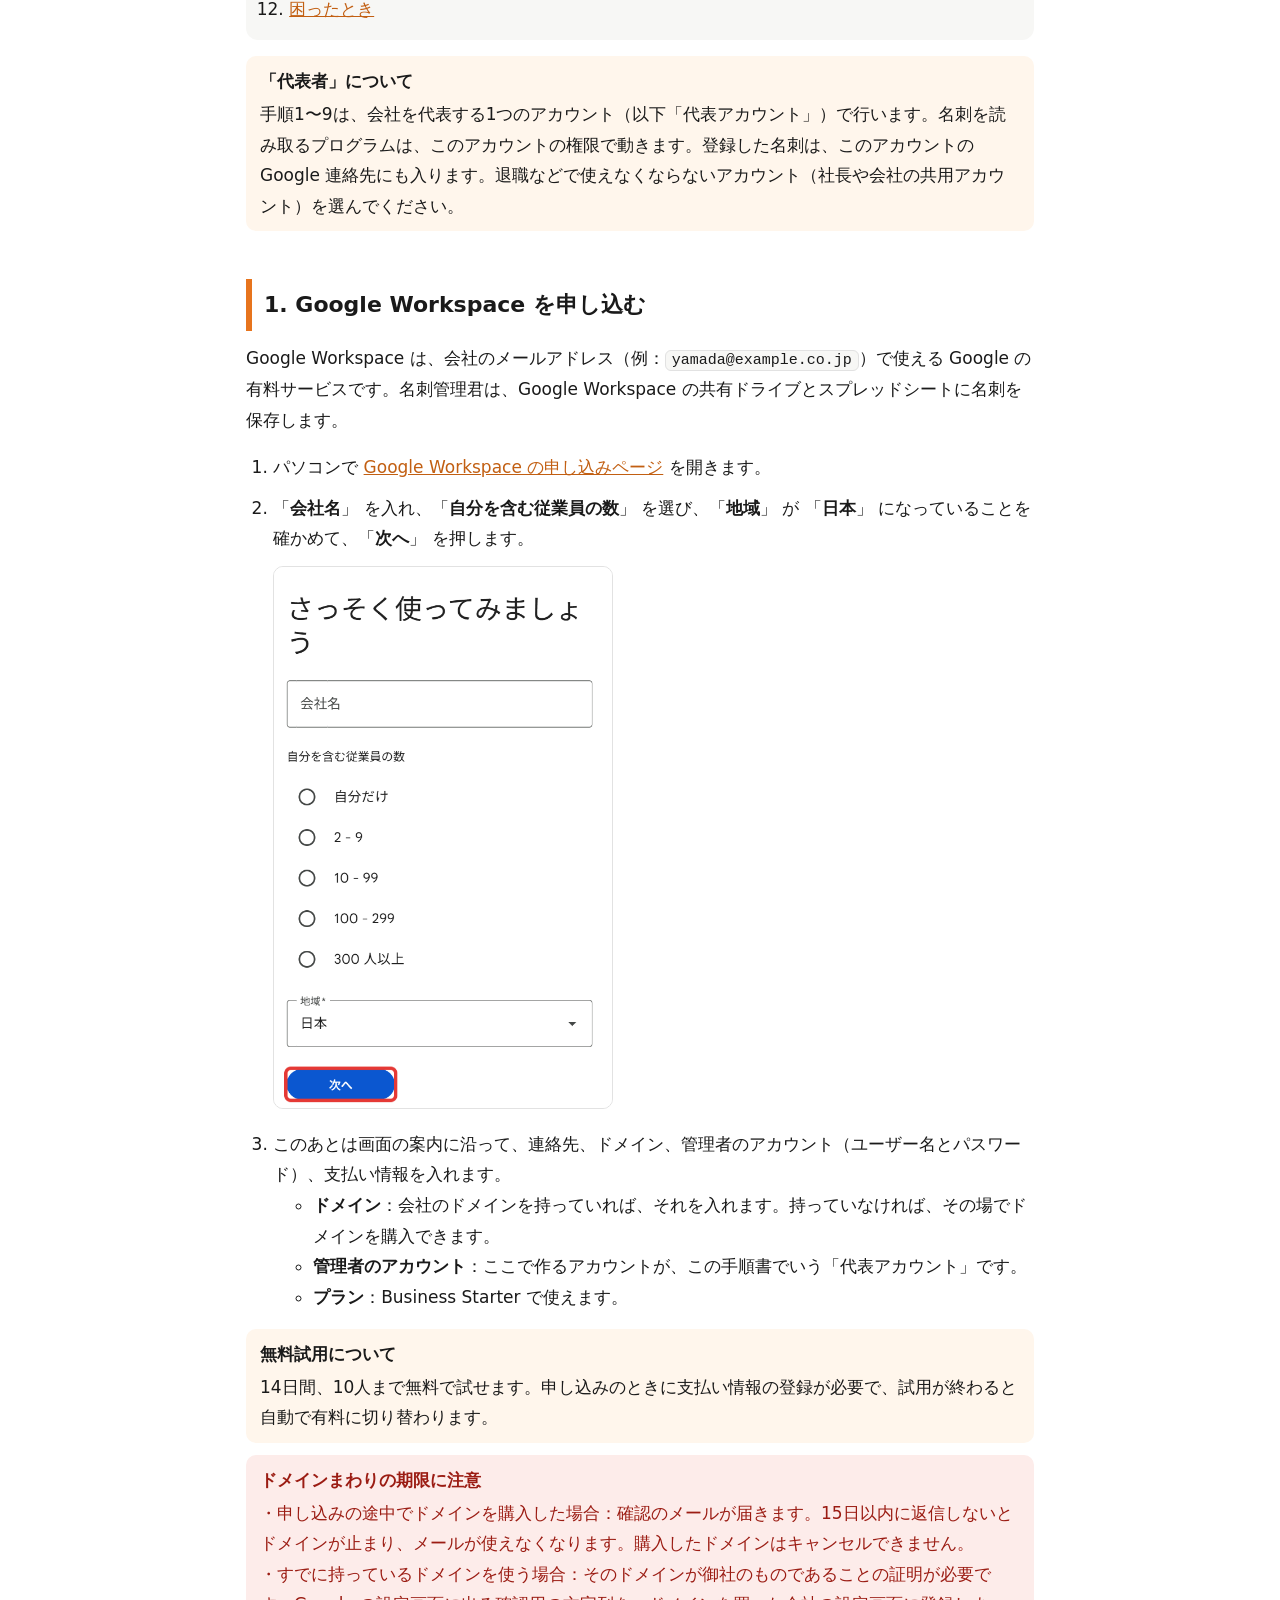
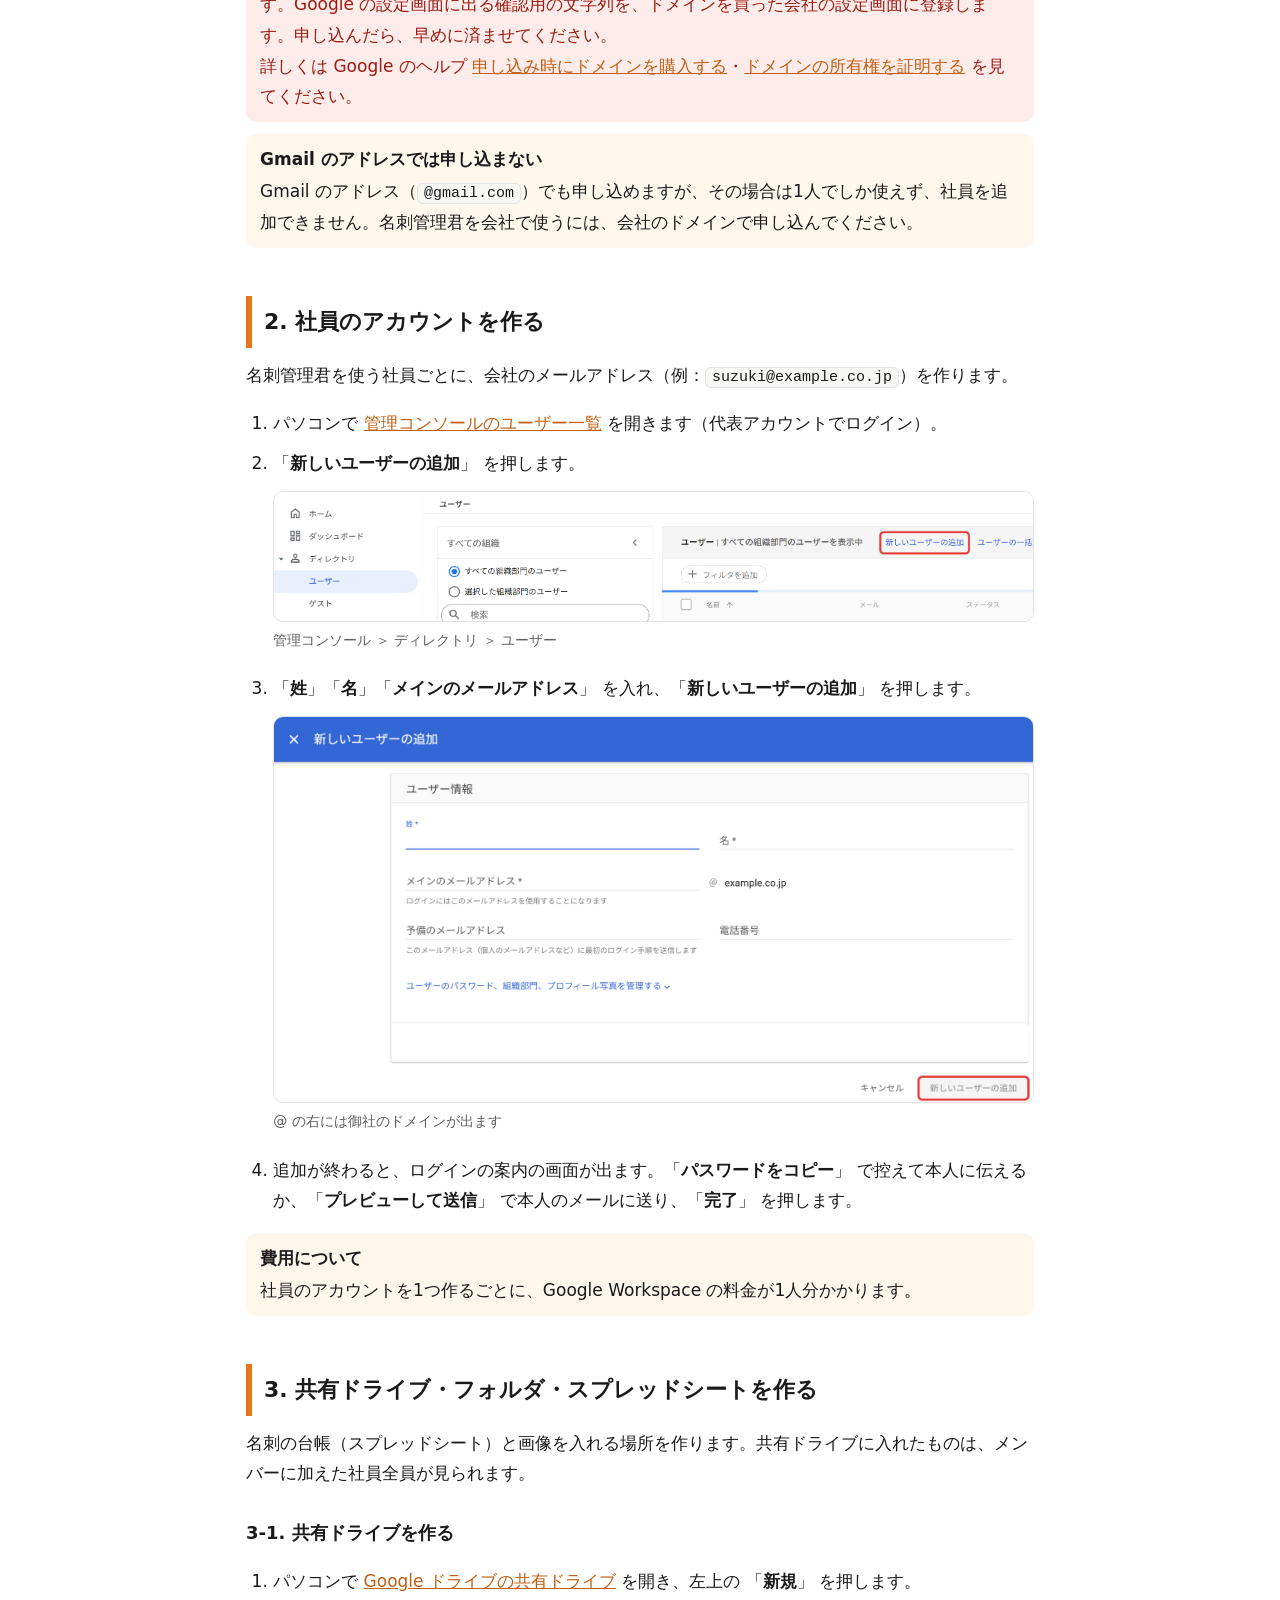
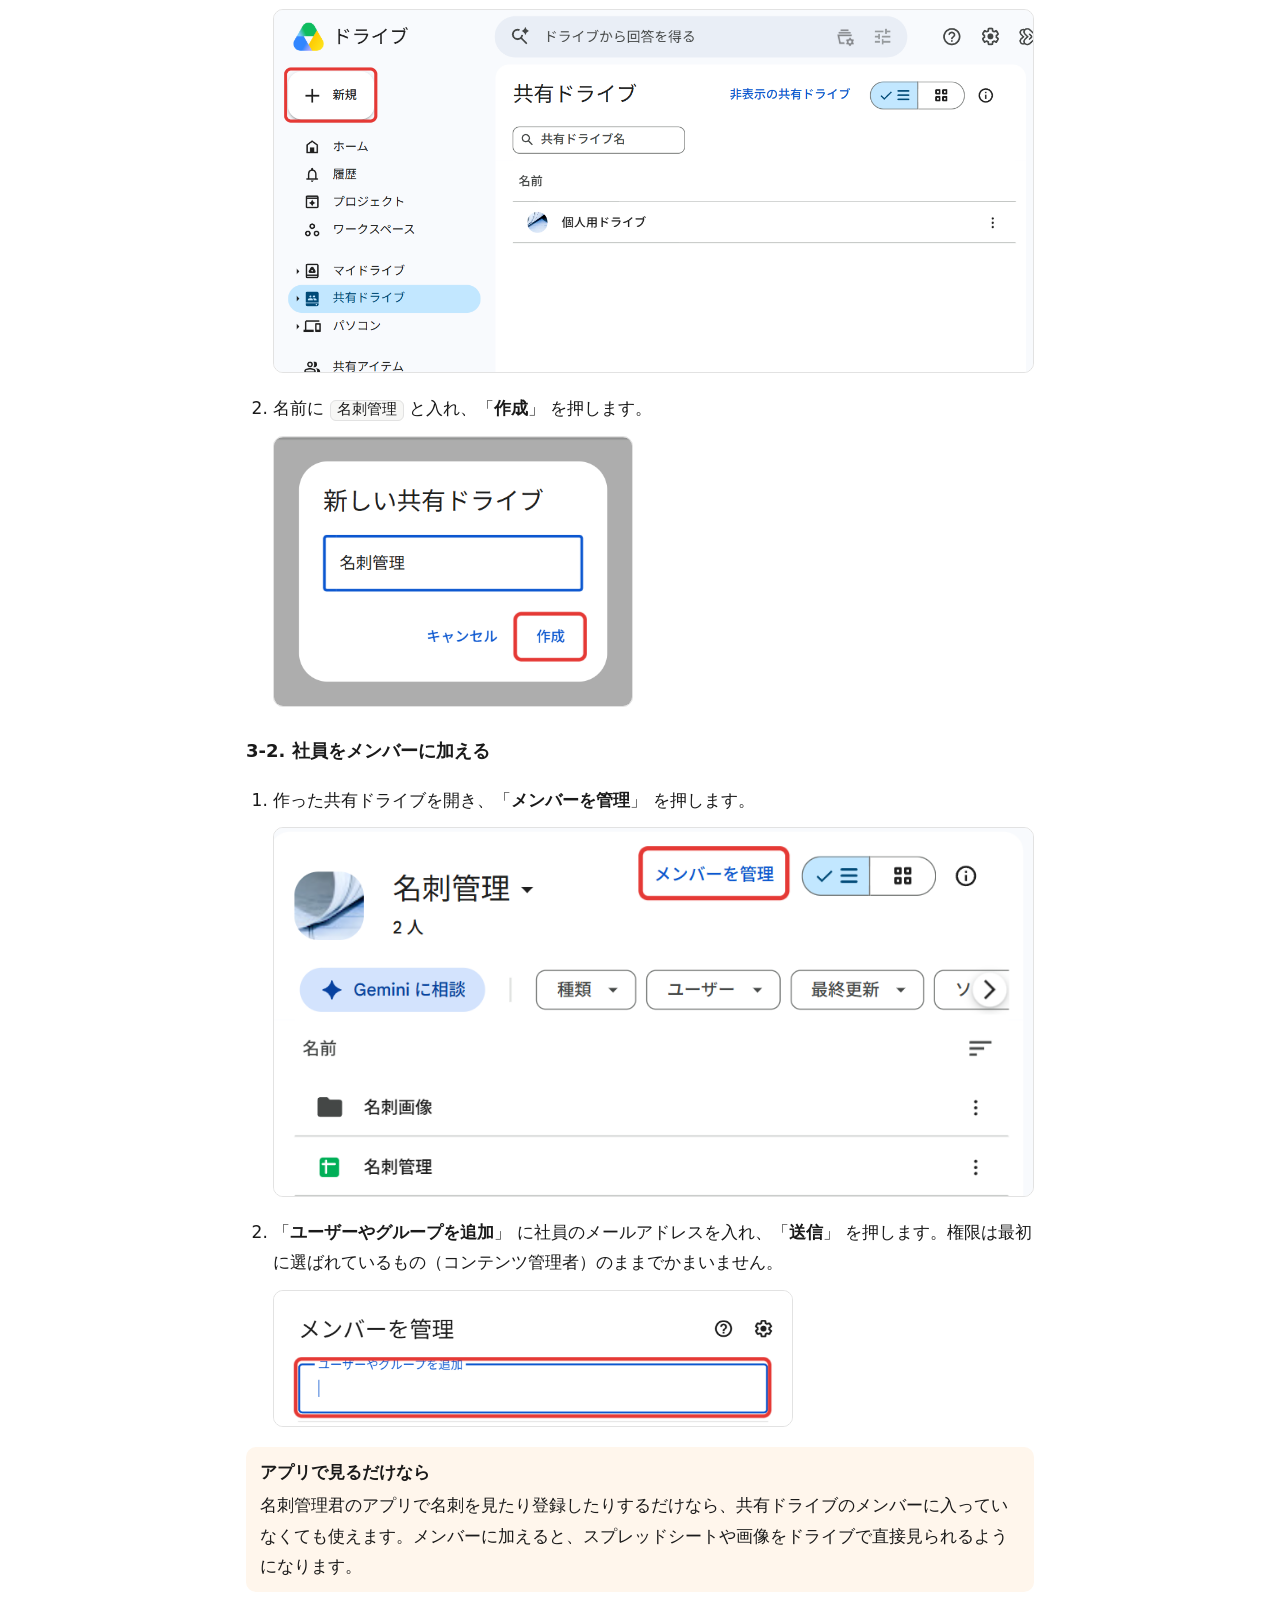
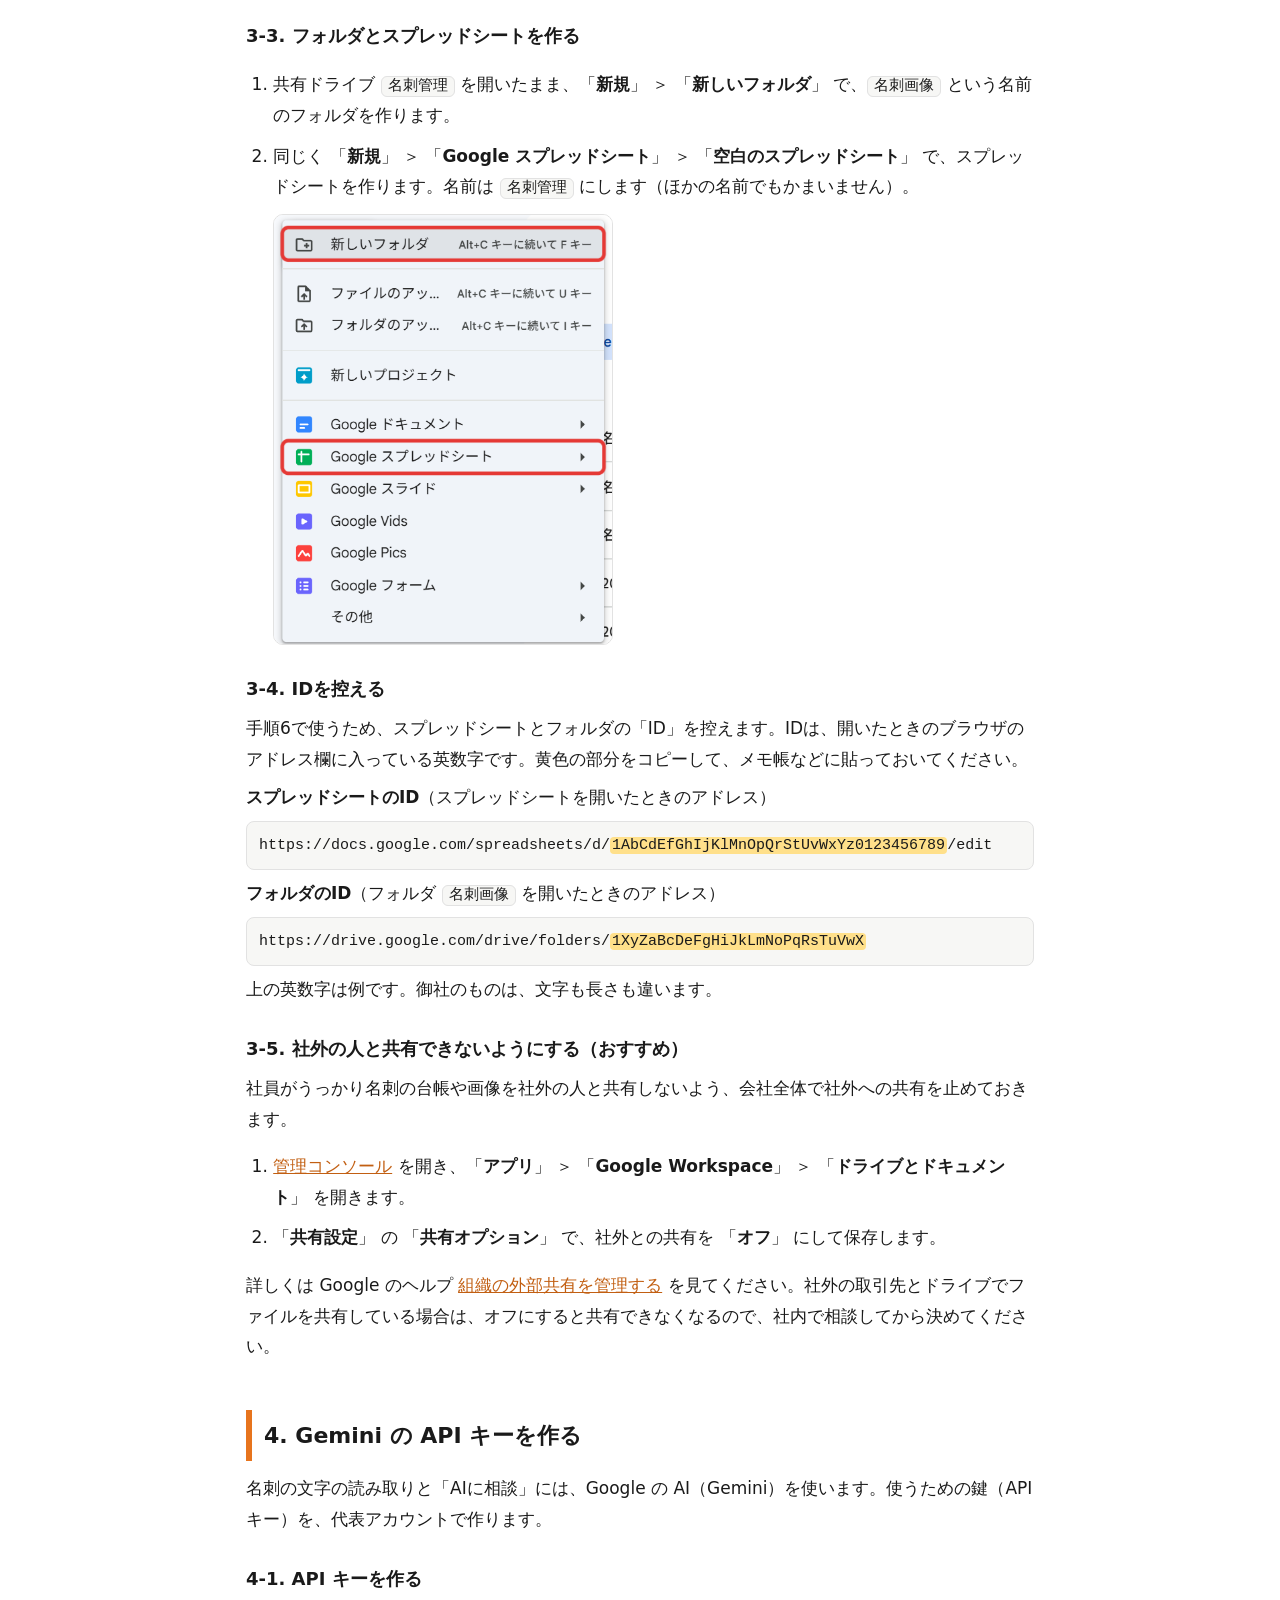
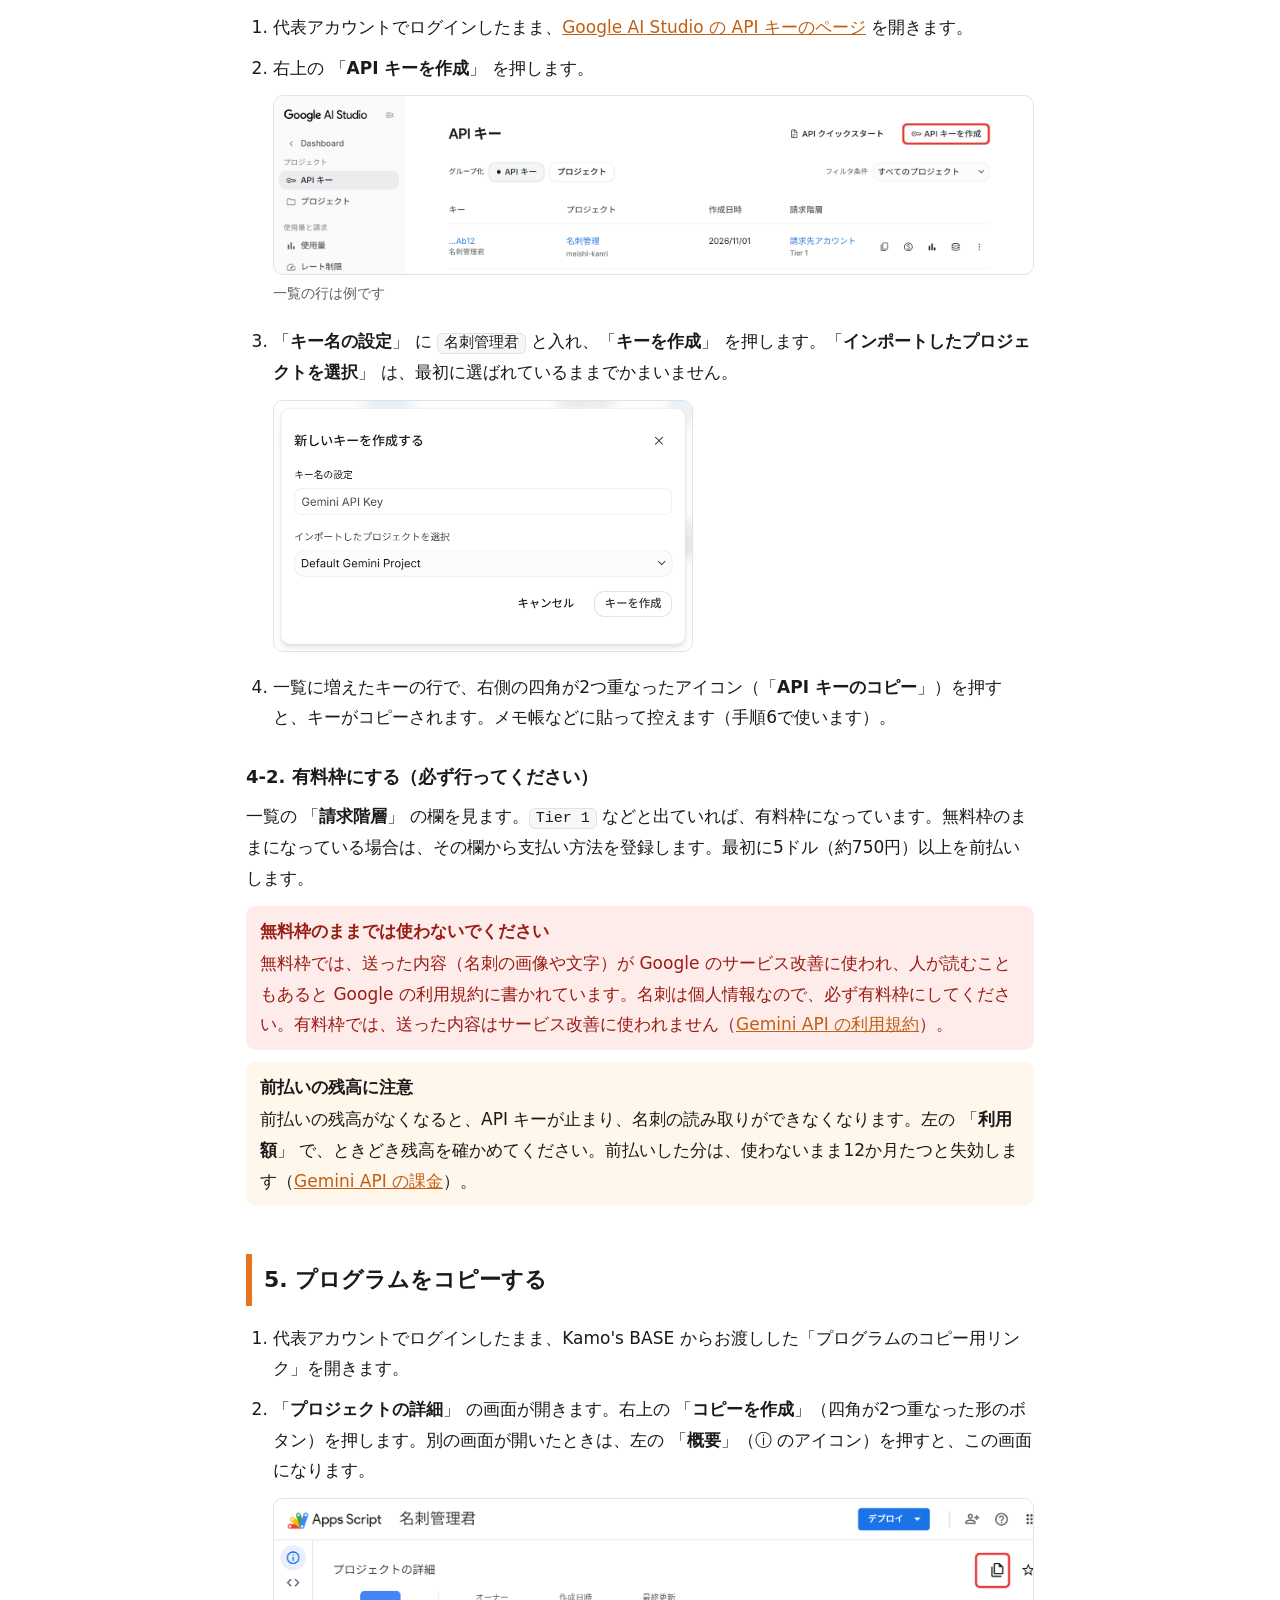
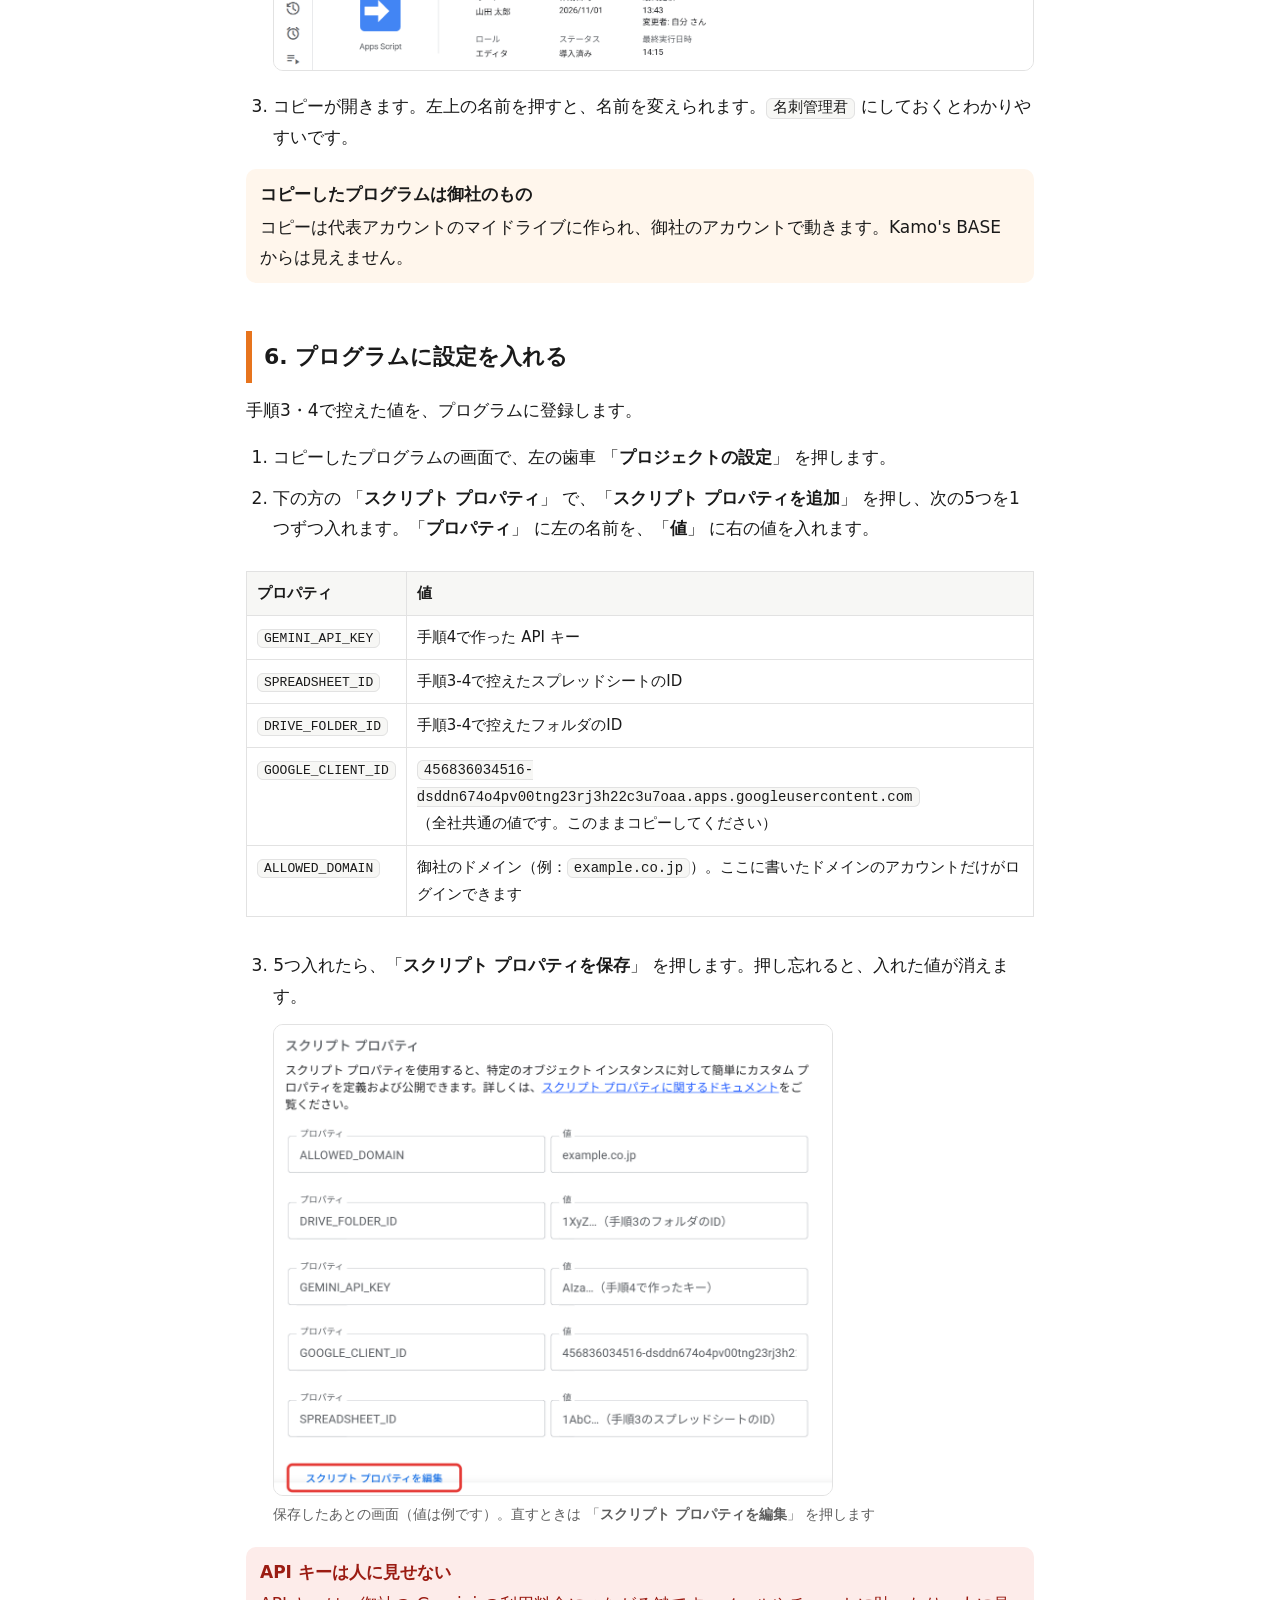
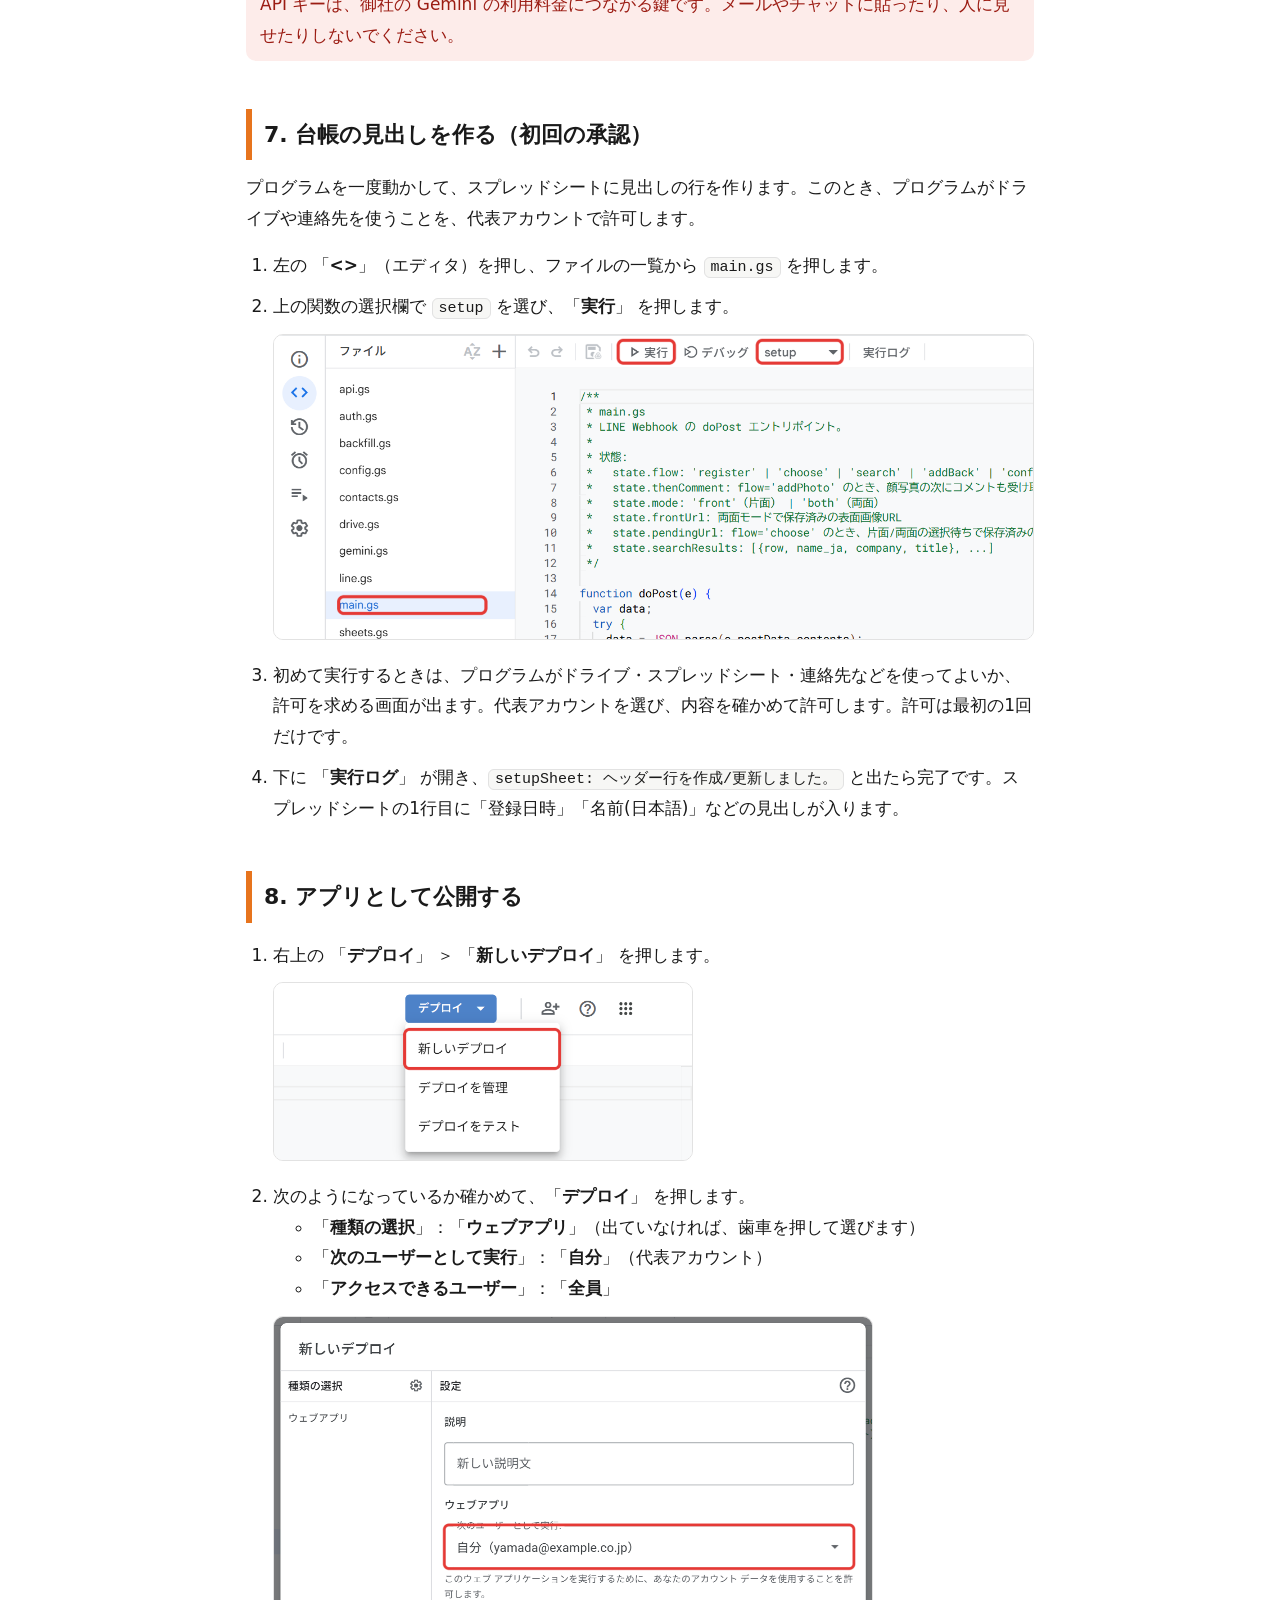
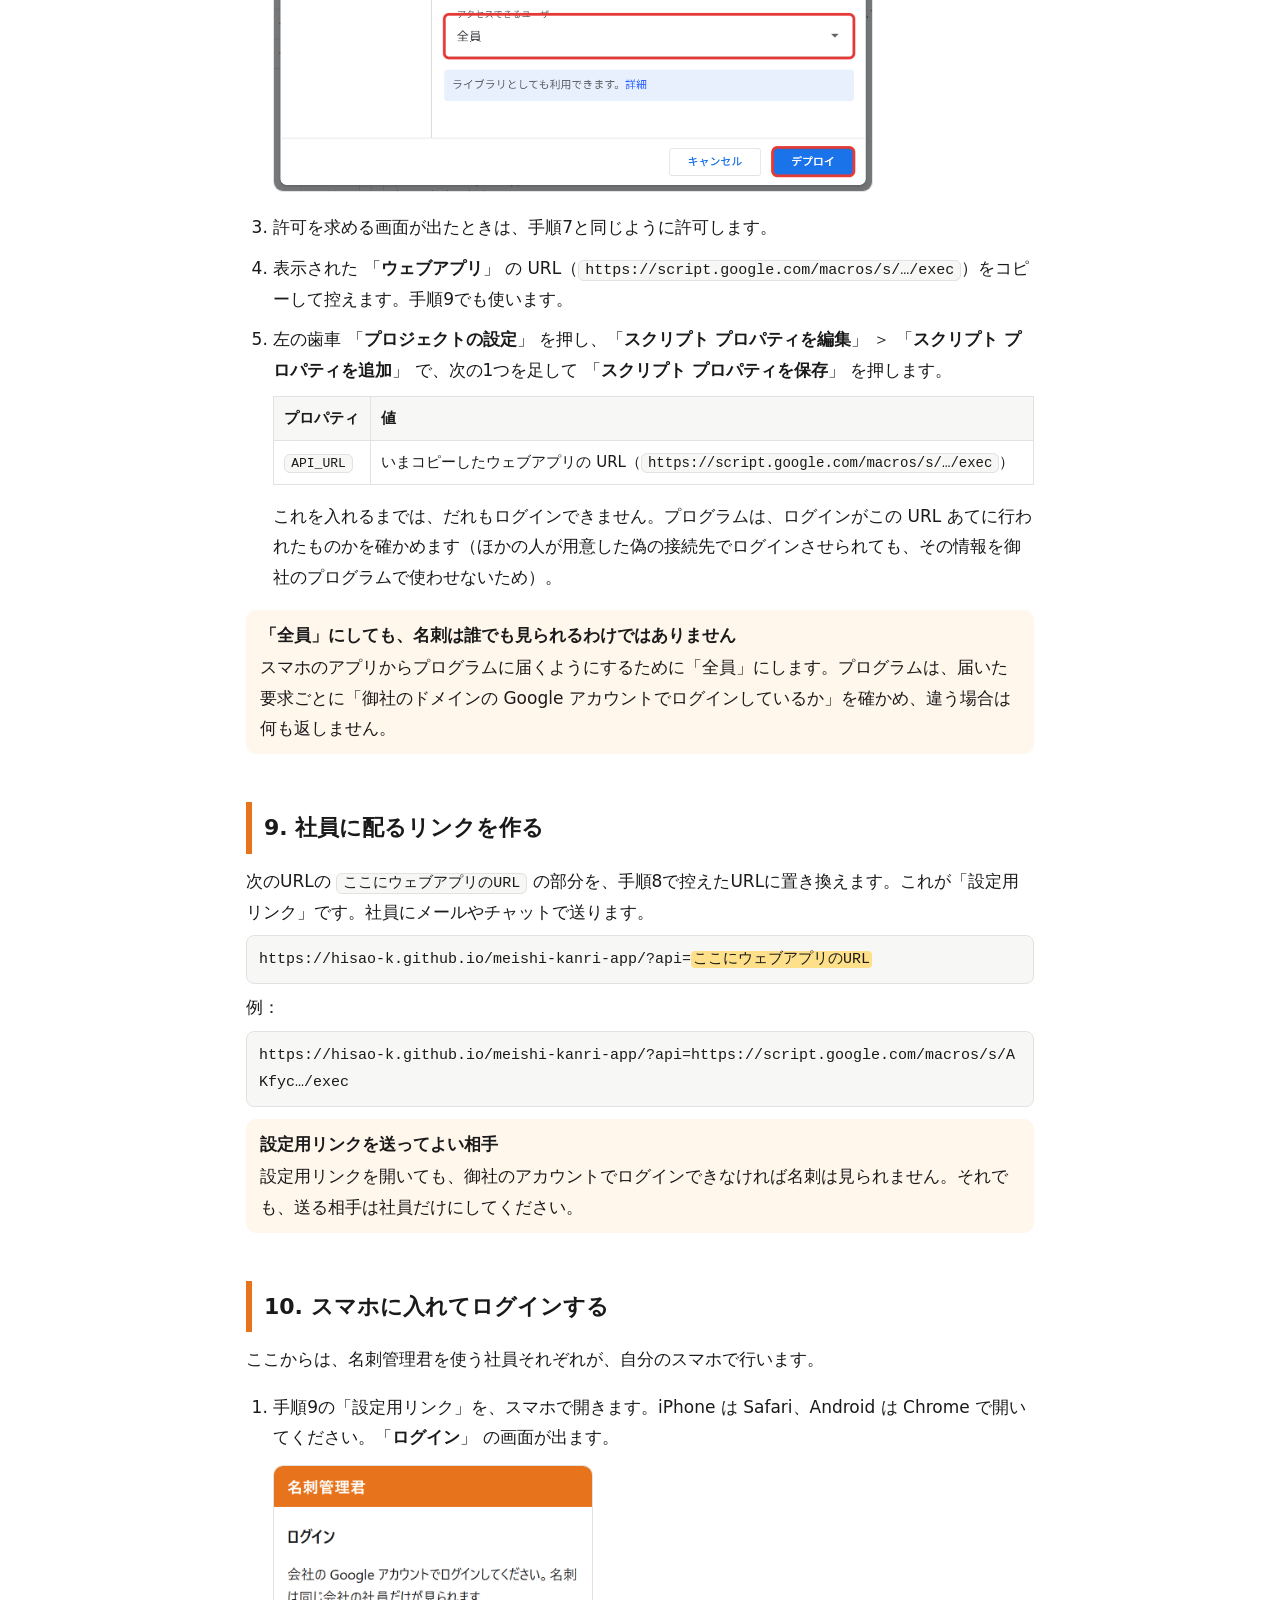
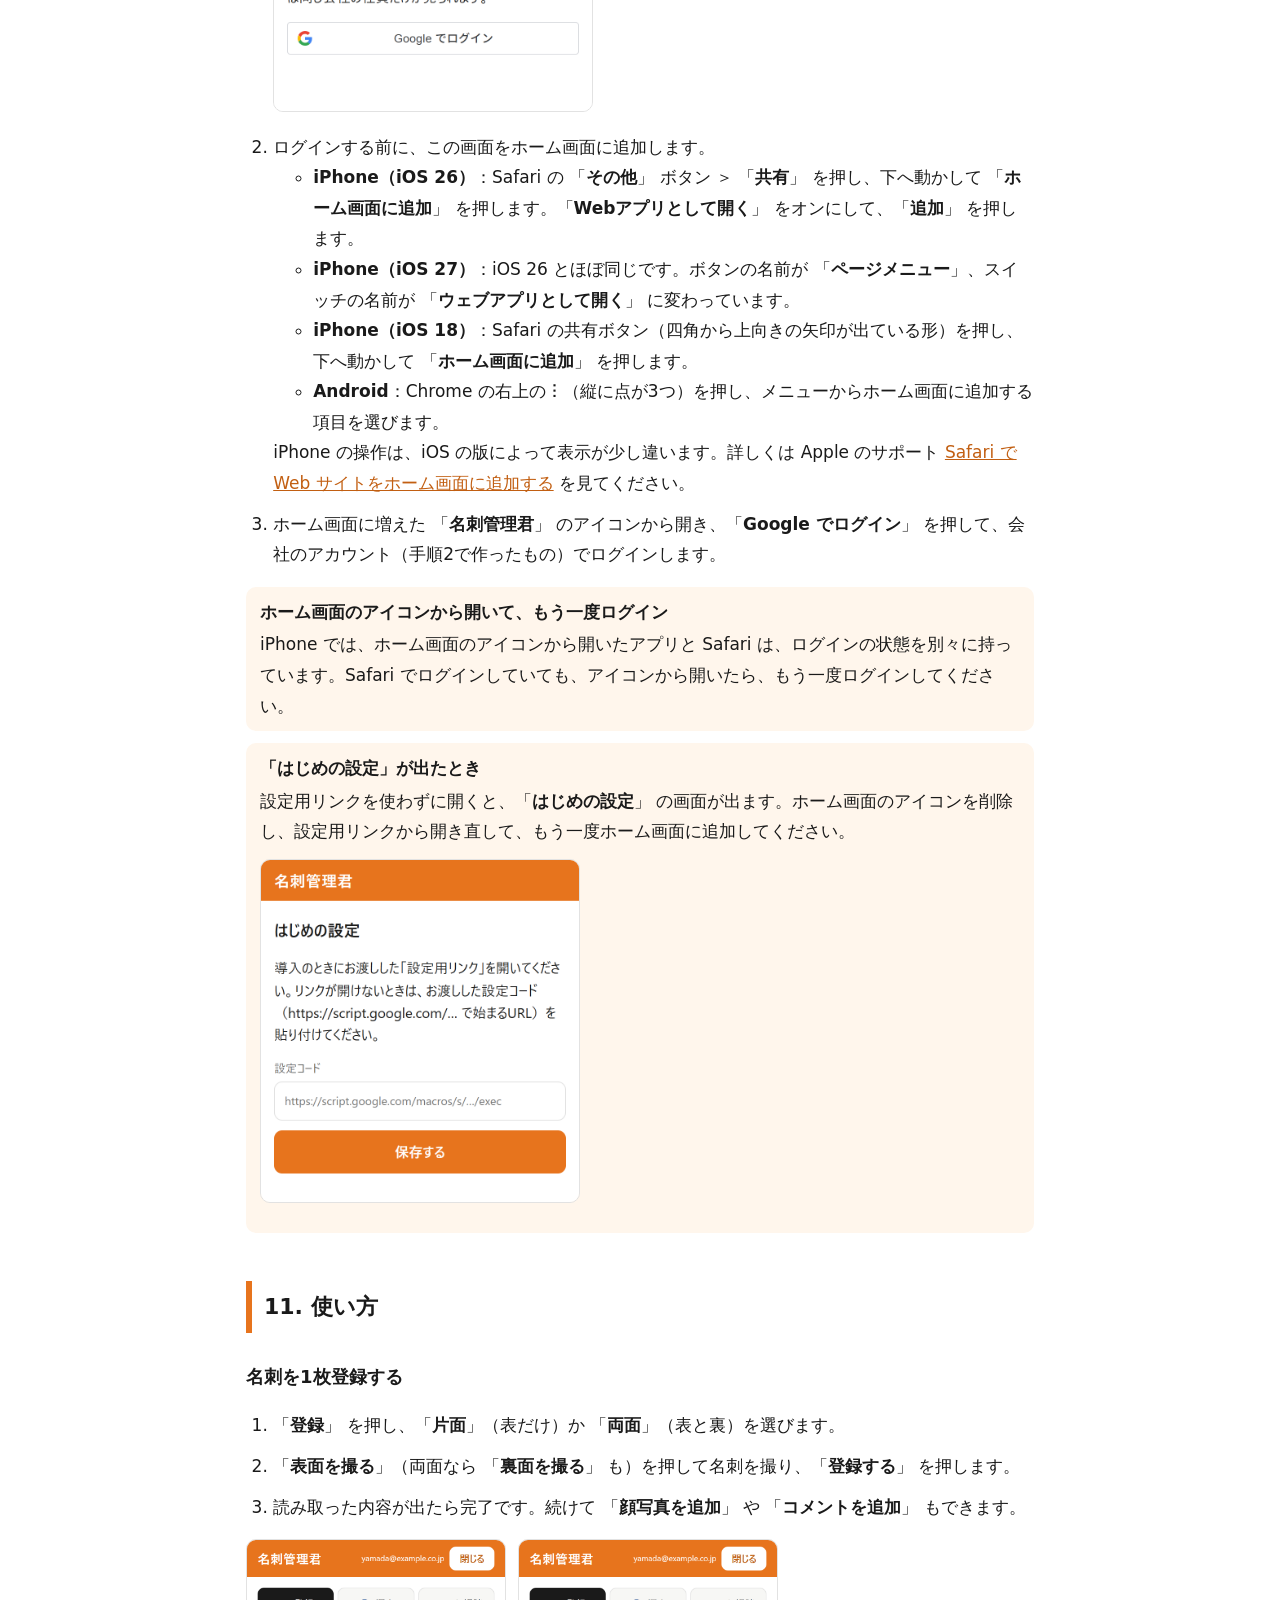
==== commit f6ace17d: "セキュリティ監査の対応：ログインを接続先に結び付け、ログアウト後の後始末を強化（meishi-v9）" ====
--- a/guide/index.html
+++ b/guide/index.html
@@ -249,7 +249,16 @@
         <figure><img src="img/g-gas-deploy.png" alt="新しいデプロイの画面。次のユーザーとして実行、アクセスできるユーザー、デプロイに赤い枠" loading="lazy" style="width:600px"></figure>
       </li>
       <li>許可を求める画面が出たときは、手順7と同じように許可します。</li>
-      <li>表示された <span class="ui">ウェブアプリ</span> の URL（<code>https://script.google.com/macros/s/…/exec</code>）をコピーして控えます。手順9で使います。</li>
+      <li>表示された <span class="ui">ウェブアプリ</span> の URL（<code>https://script.google.com/macros/s/…/exec</code>）をコピーして控えます。手順9でも使います。</li>
+      <li>左の歯車 <span class="ui">プロジェクトの設定</span> を押し、<span class="ui">スクリプト プロパティを編集</span> ＞ <span class="ui">スクリプト プロパティを追加</span> で、次の1つを足して <span class="ui">スクリプト プロパティを保存</span> を押します。
+        <div class="scroll">
+        <table>
+          <tr><th>プロパティ</th><th>値</th></tr>
+          <tr><td><code>API_URL</code></td><td>いまコピーしたウェブアプリの URL（<code>https://script.google.com/macros/s/…/exec</code>）</td></tr>
+        </table>
+        </div>
+        これを入れるまでは、だれもログインできません。プログラムは、ログインがこの URL あてに行われたものかを確かめます（ほかの人が用意した偽の接続先でログインさせられても、その情報を御社のプログラムで使わせないため）。
+      </li>
     </ol>
     <div class="note"><strong>「全員」にしても、名刺は誰でも見られるわけではありません</strong>スマホのアプリからプログラムに届くようにするために「全員」にします。プログラムは、届いた要求ごとに「御社のドメインの Google アカウントでログインしているか」を確かめ、違う場合は何も返しません。</div>
 
@@ -345,6 +354,11 @@
       <tr><td><code>E002: 同じ名刺がすでに登録されています。</code> と出る</td><td>名前と会社名が同じ名刺が、すでに登録されています。<span class="ui">登録済みの名刺を開く</span> で中身を見られます。</td></tr>
       <tr><td><code>E005: スプレッドシートへの書き込みに失敗しました。</code> と出る</td><td>代表者が、手順6の <code>SPREADSHEET_ID</code> と、手順7（setup の実行）が済んでいるかを確かめてください。</td></tr>
       <tr><td><code>E003: 画像の保存に失敗しました。</code> と出る</td><td>代表者が、手順6の <code>DRIVE_FOLDER_ID</code> を確かめてください。フォルダが共有ドライブの中にあり、代表アカウントがその共有ドライブのメンバーである必要があります。</td></tr>
+      <tr><td><code>E012: AIを使う機能（登録・検索・相談・声の入力）の1日の利用回数の上限に達しました。</code> と出る</td><td>使いすぎで料金が増えないよう、AIを使う機能は1人1日300回・会社全体で1日3000回までにしています。時間をおいてお試しください。</td></tr>
+      <tr><td>名刺の画像を開くと <code>名刺の画像の保存先にないファイルです</code> と出る</td><td>スプレッドシートの <span class="ui">画像(表)</span> <span class="ui">画像(裏)</span> <span class="ui">顔写真</span> の列が書き換えられています。アプリは、手順3の画像フォルダ（またはその共有ドライブ）の中の画像だけを開きます。共有ドライブの中に、一部の社員しか開けないフォルダを作らないでください（アプリからは、社員全員がその共有ドライブの画像を開けます）。代表者が、その行の画像の列を確かめてください。</td></tr>
+      <tr><td>アプリを開くと <span class="ui">このリンクの接続先（会社の名刺管理君）を使いますか？</span> または <span class="ui">接続先（会社の名刺管理君）を切り替えますか？</span> と出る</td><td>設定用リンクから開いたときに出ます。代表者から受け取ったリンクのときだけ <span class="ui">OK</span> を押してください。心当たりがなければ <span class="ui">キャンセル</span> を押し、代表者に知らせてください。</td></tr>
+      <tr><td><code>この名刺管理君の接続先を確かめられません</code> と出る</td><td>代表者が、手順8の <code>API_URL</code> を入れて保存したか確かめてください。</td></tr>
+      <tr><td><code>この名刺管理君あてのログインではありません</code> と出る</td><td>アプリを開き直して、もう一度ログインしてください。続くときは、代表者が手順8の <code>API_URL</code> が、社員に配った設定用リンクの URL（<code>?api=</code> の後ろ）と同じか確かめてください。</td></tr>
       <tr><td>エラーに <code>ScriptProperty "…" が設定されていません。</code> と出る</td><td>手順6で、その名前のスクリプト プロパティが抜けています。入れて <span class="ui">スクリプト プロパティを保存</span> を押してください。</td></tr>
       <tr><td>スクリプト プロパティを直したあと</td><td>直した値は、保存した時点から効きます。もう一度デプロイ（手順8）する必要はありません。</td></tr>
     </table>
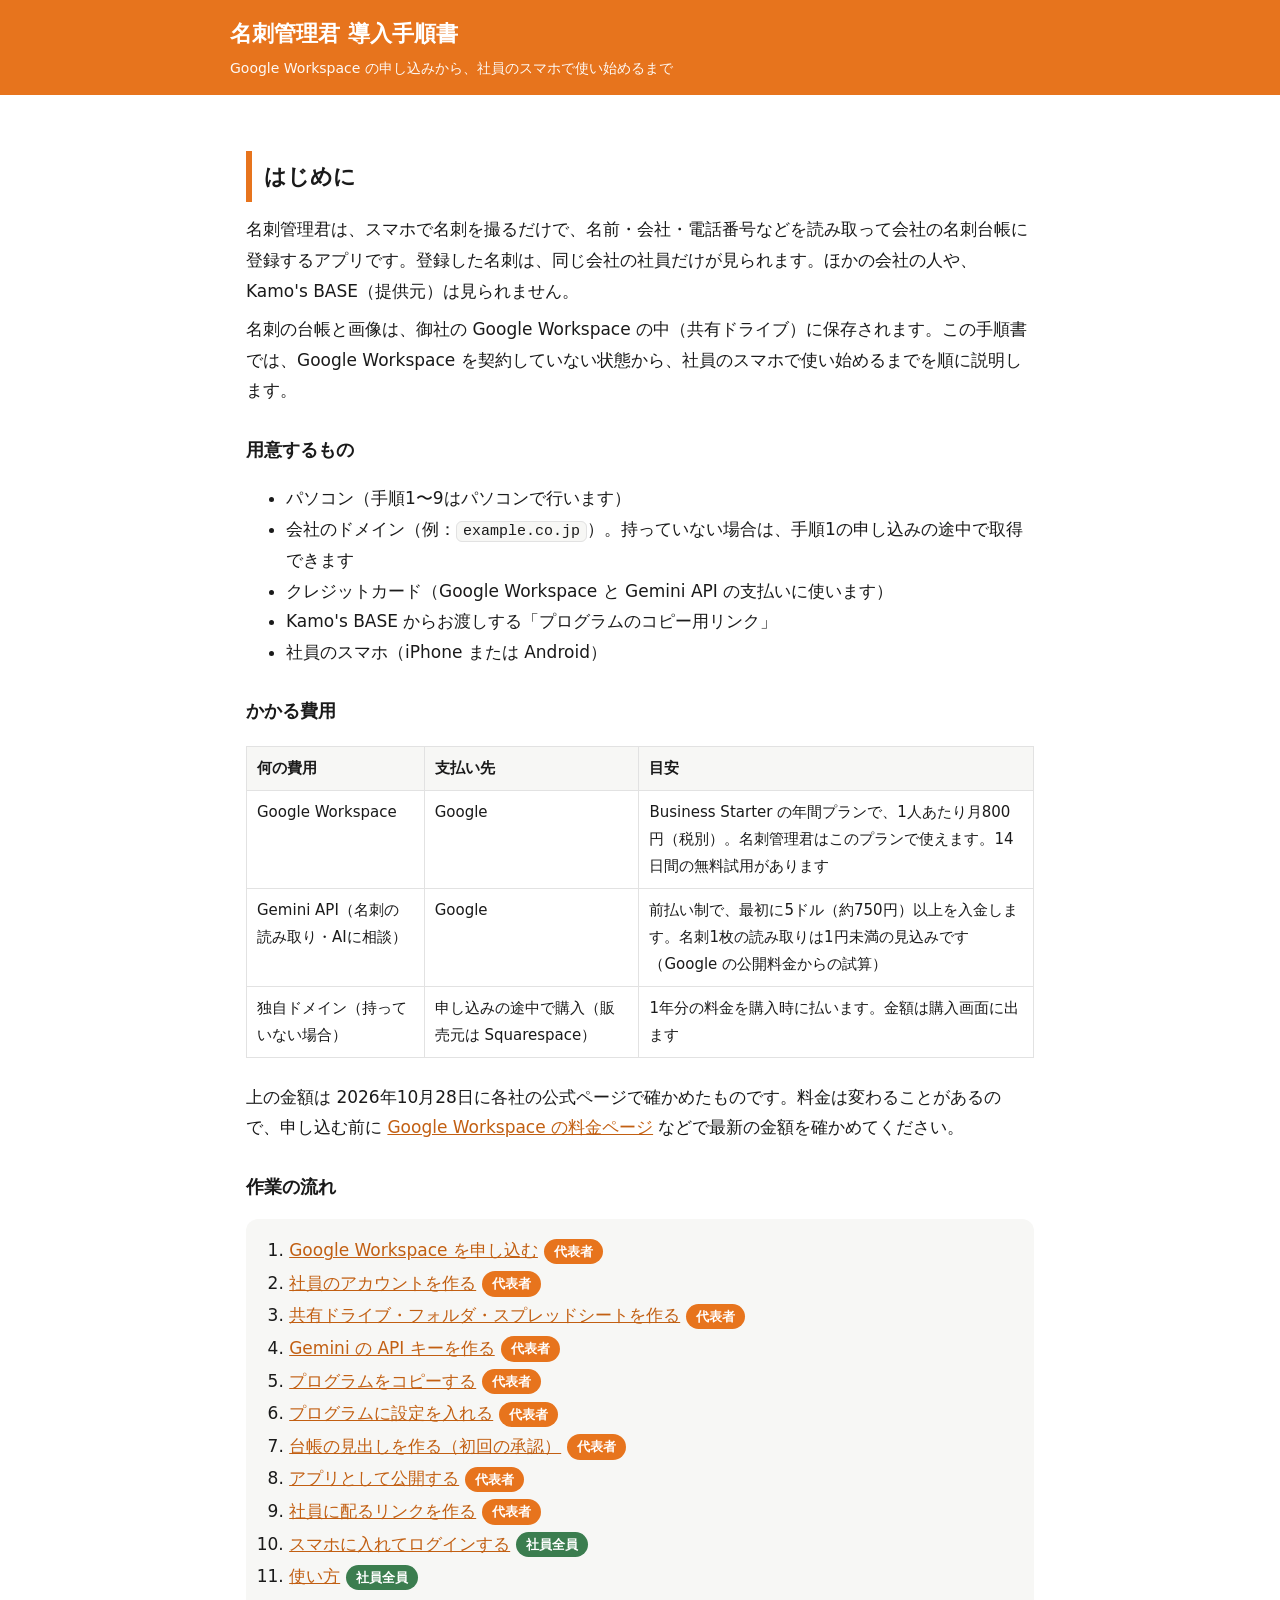
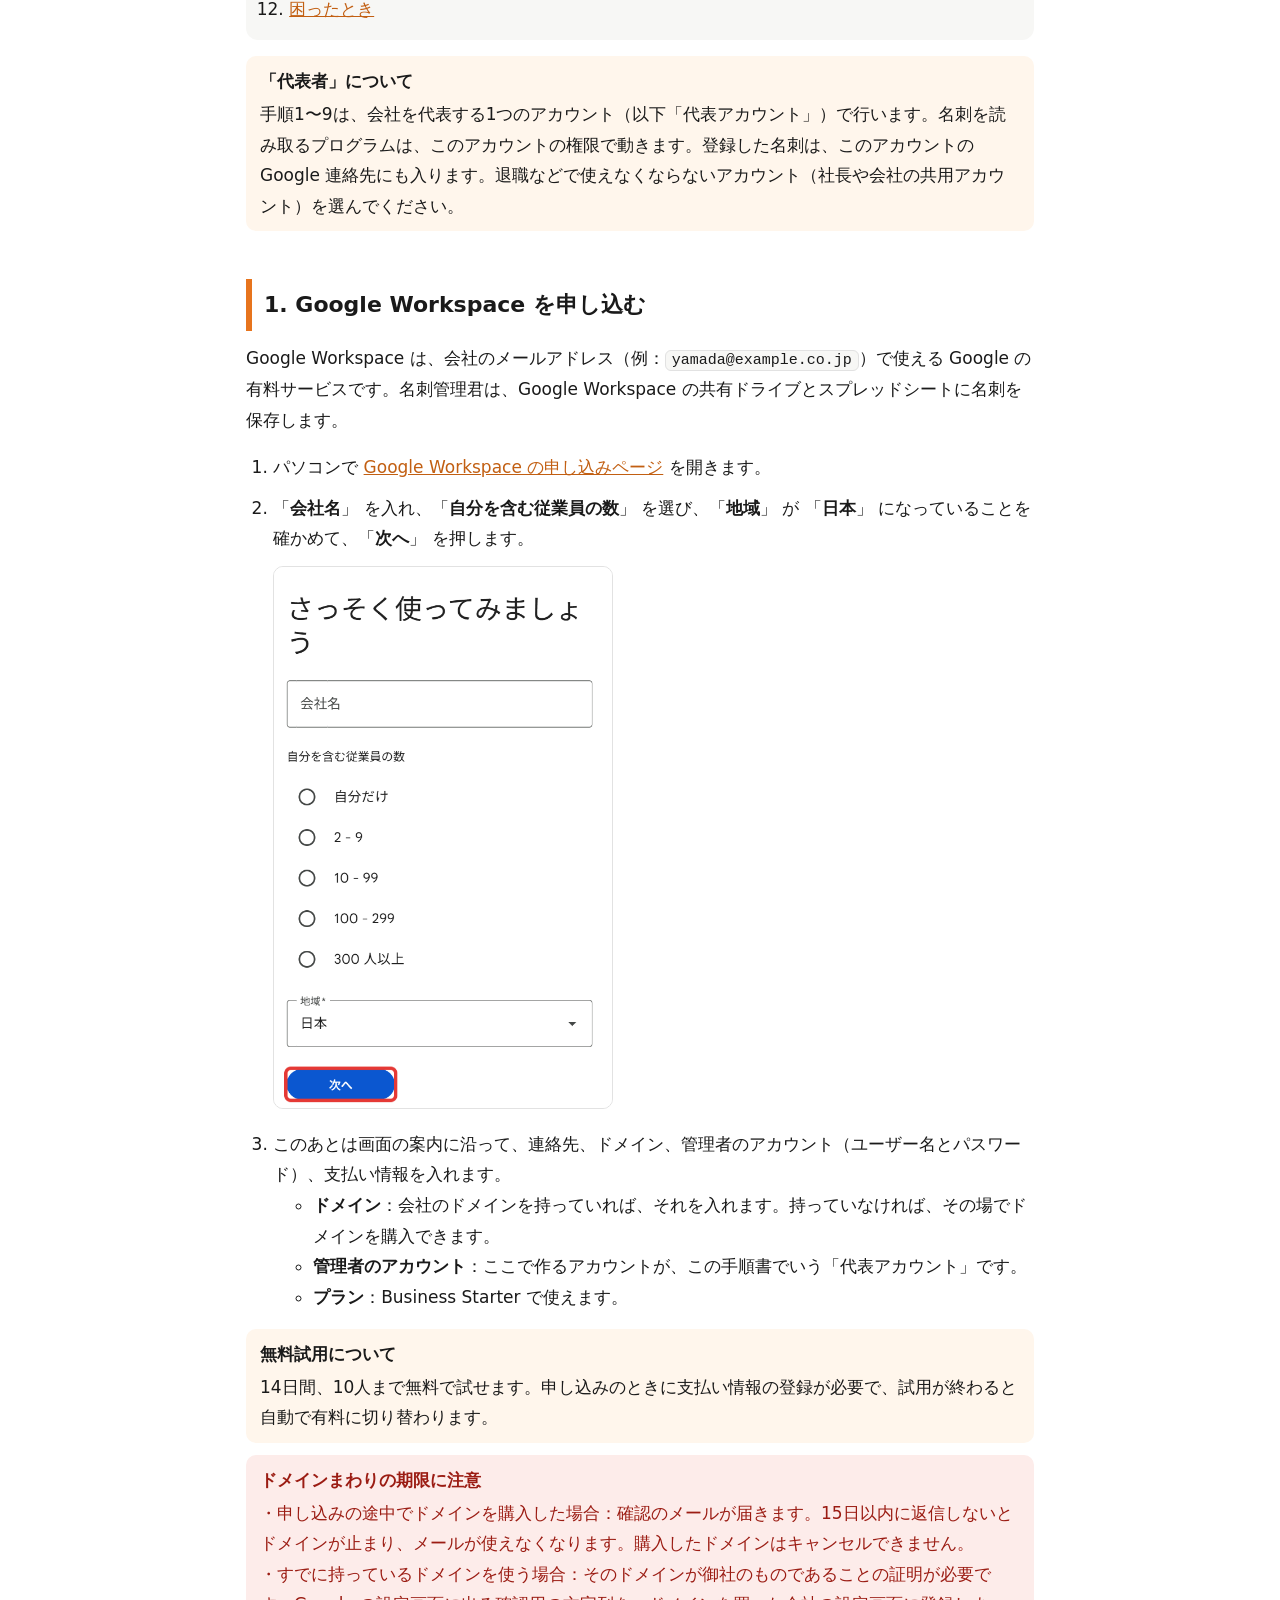
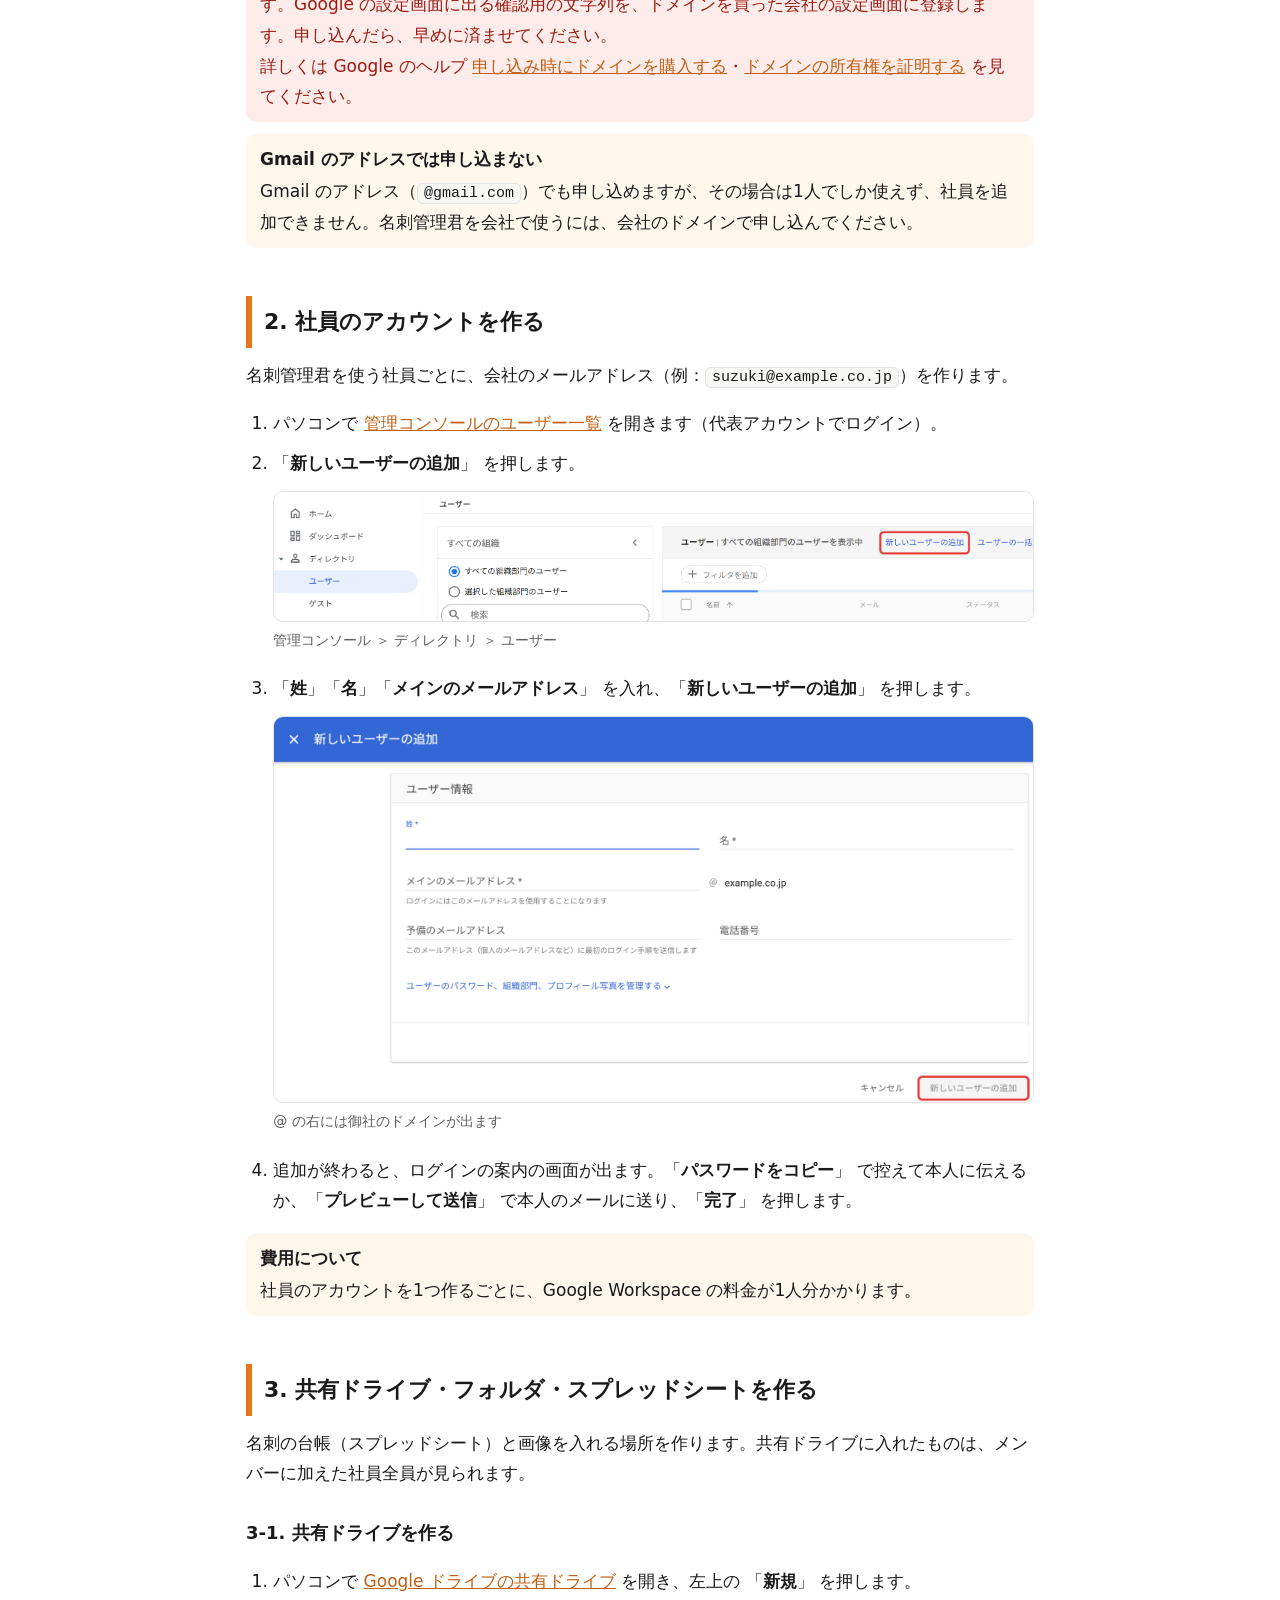
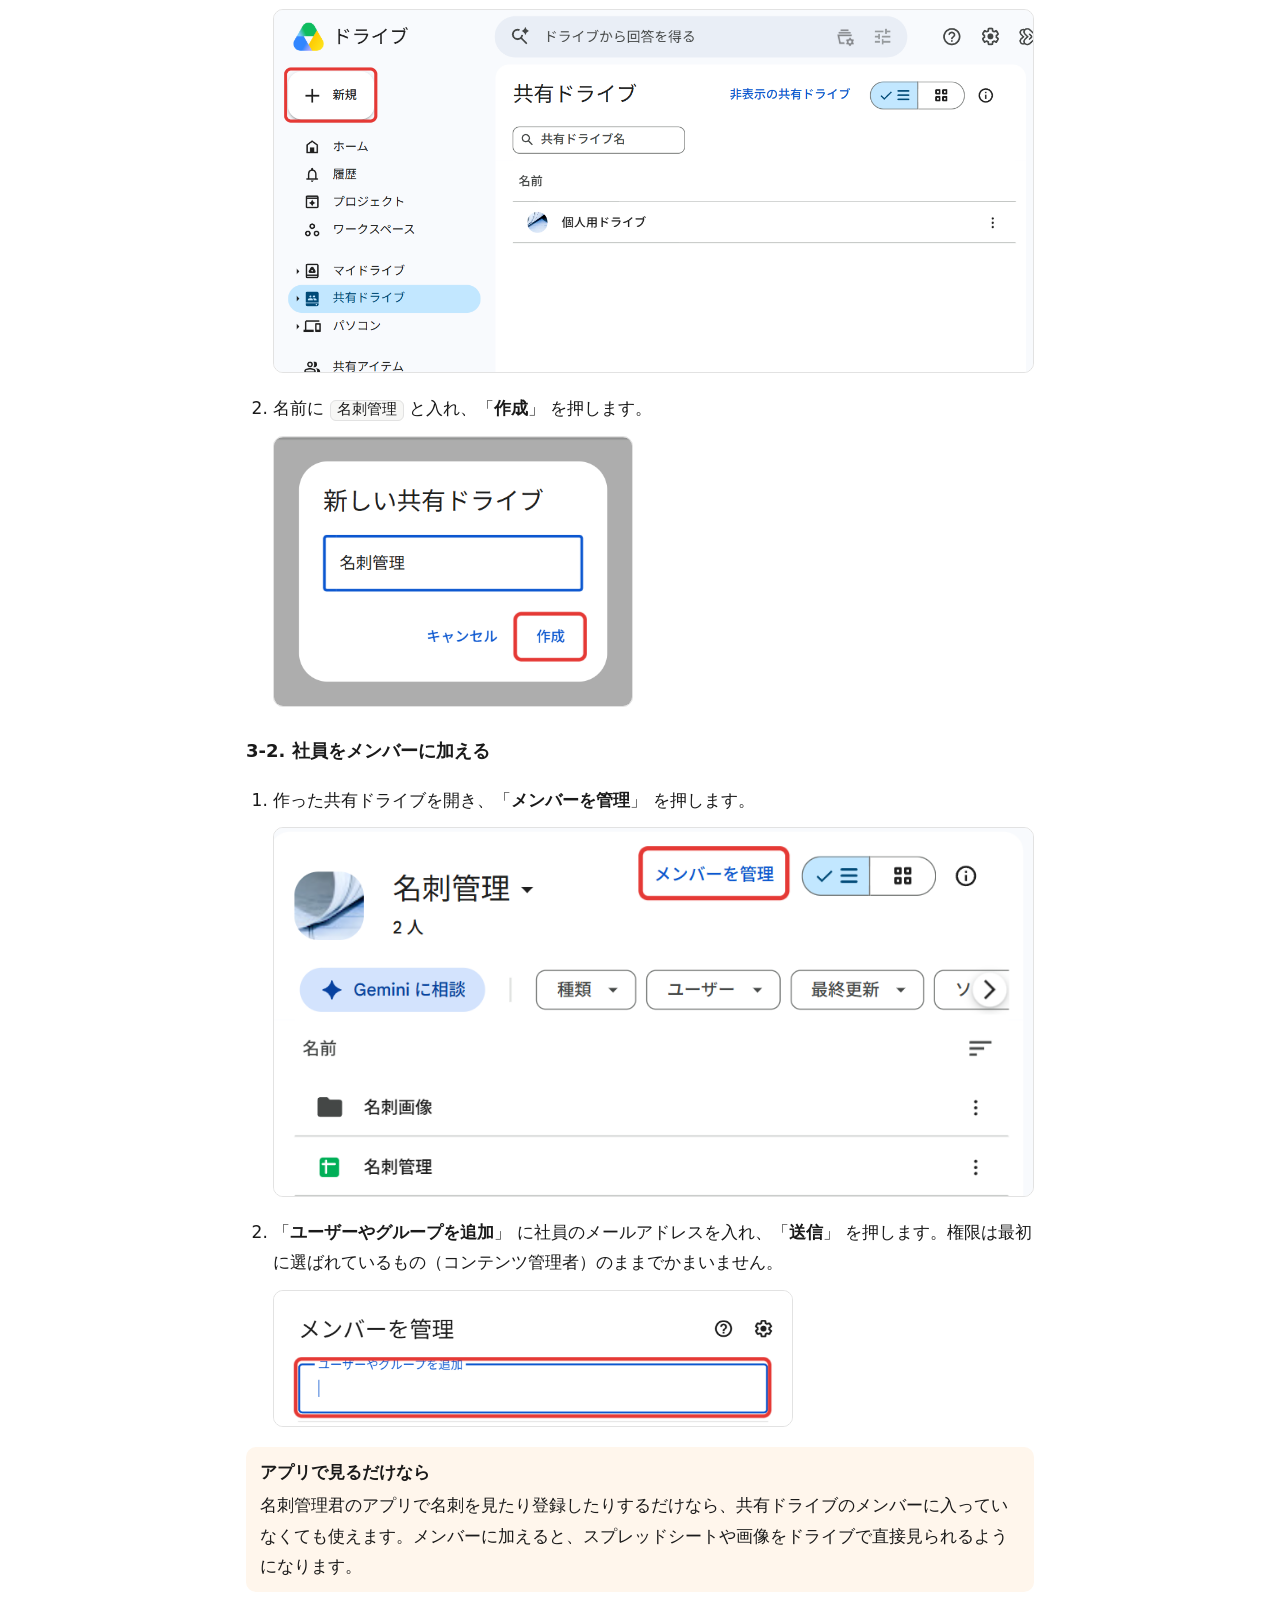
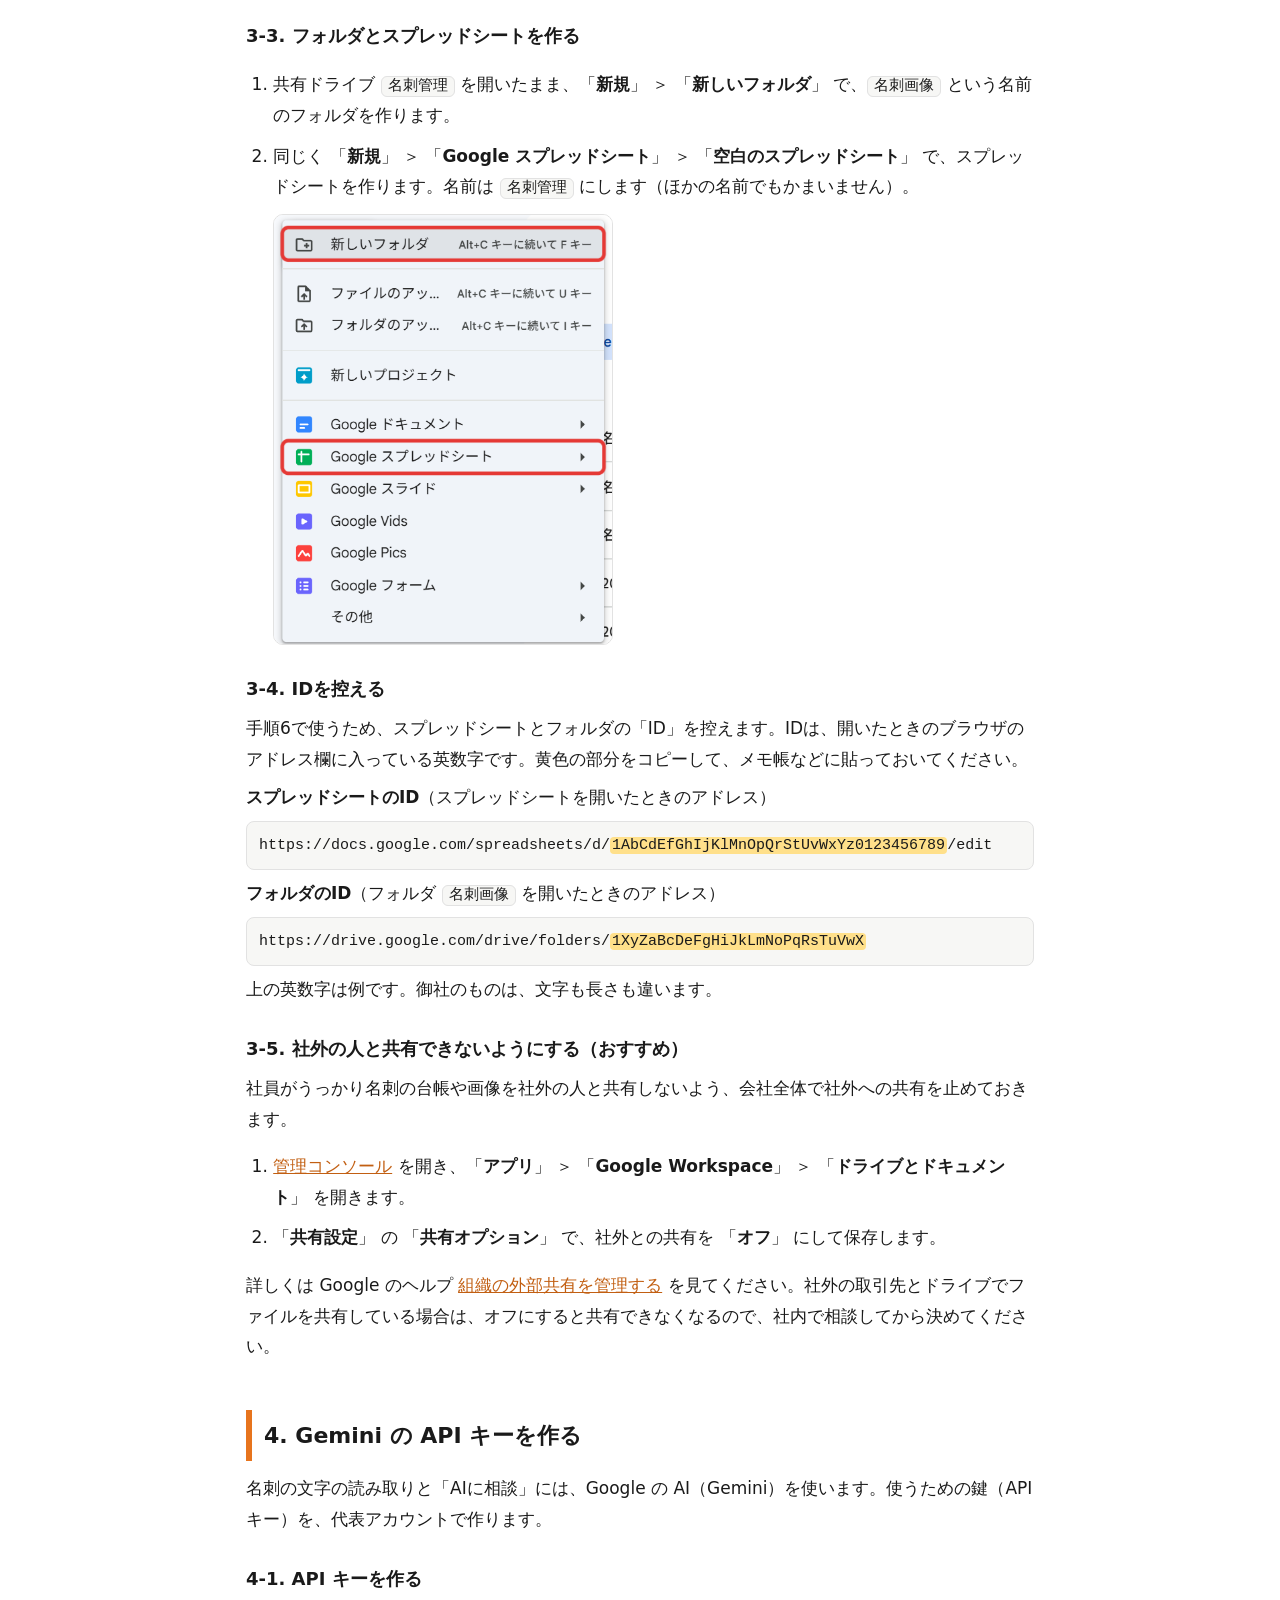
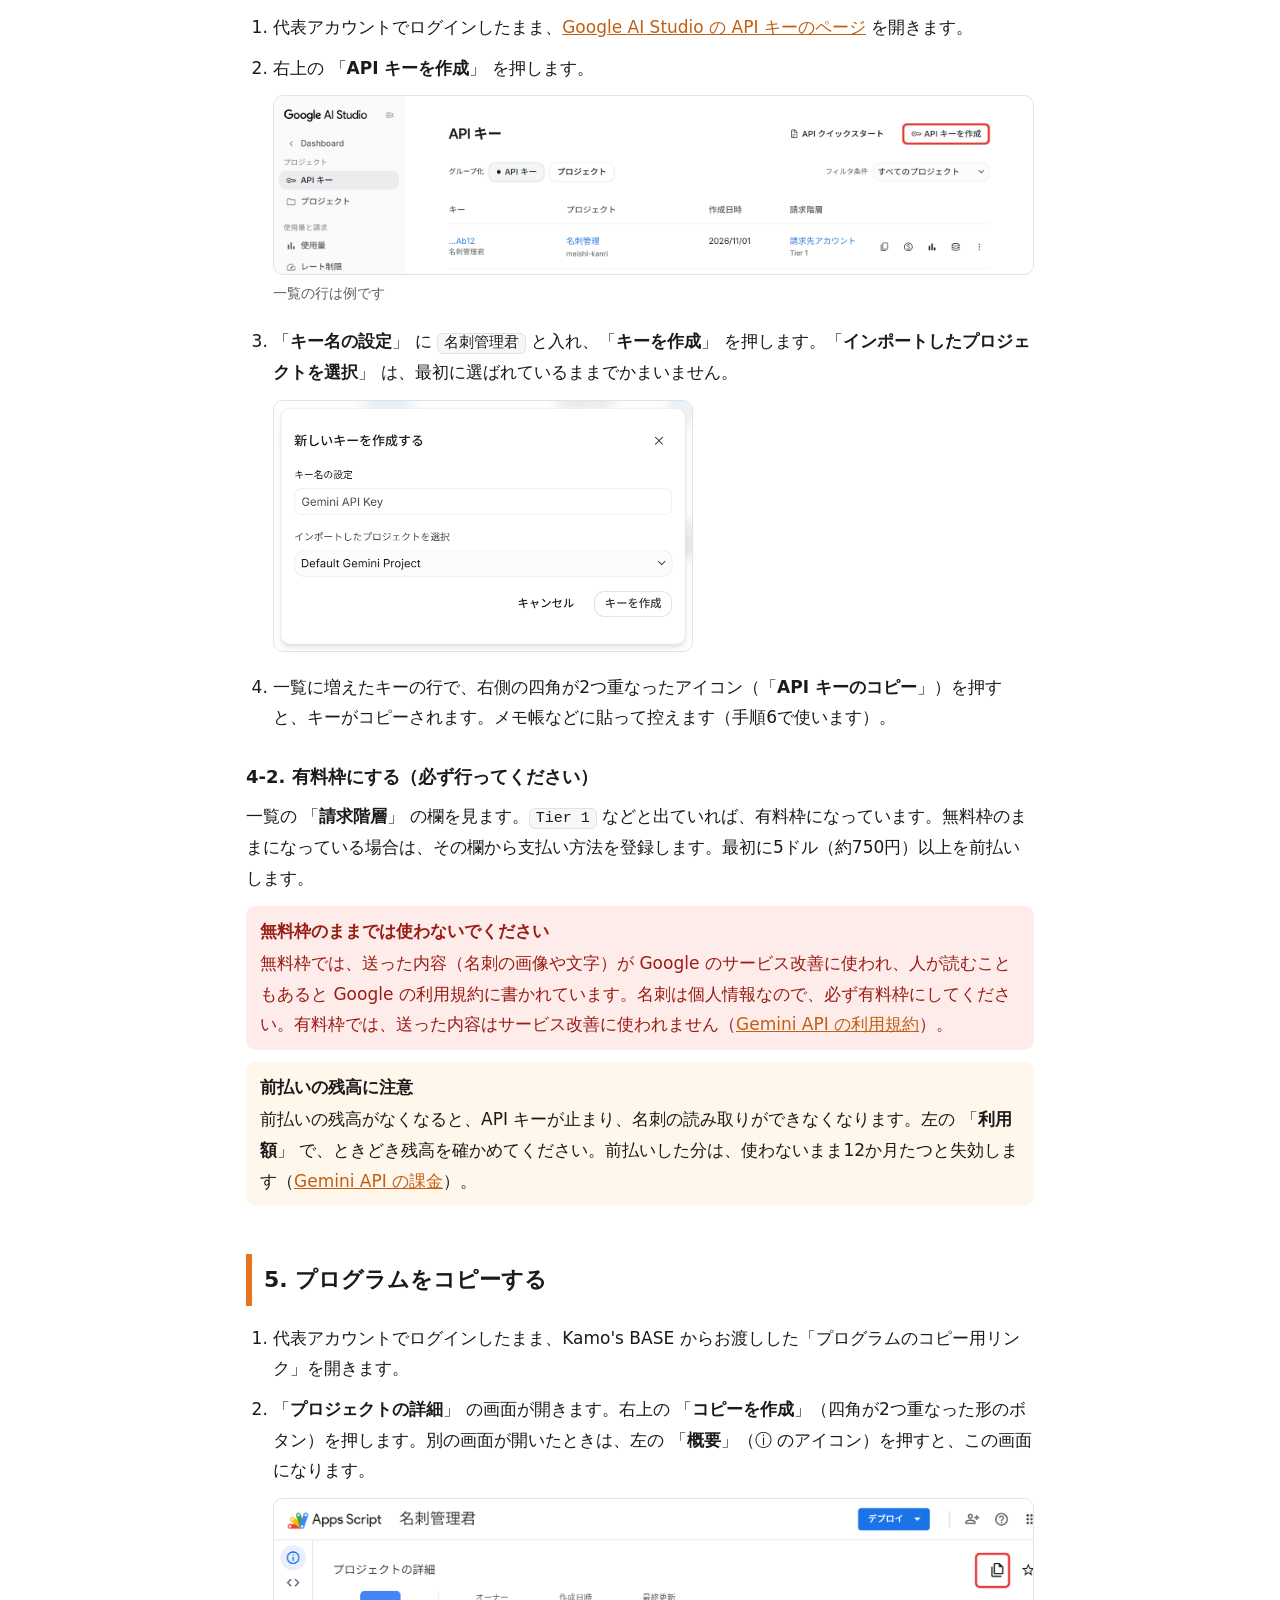
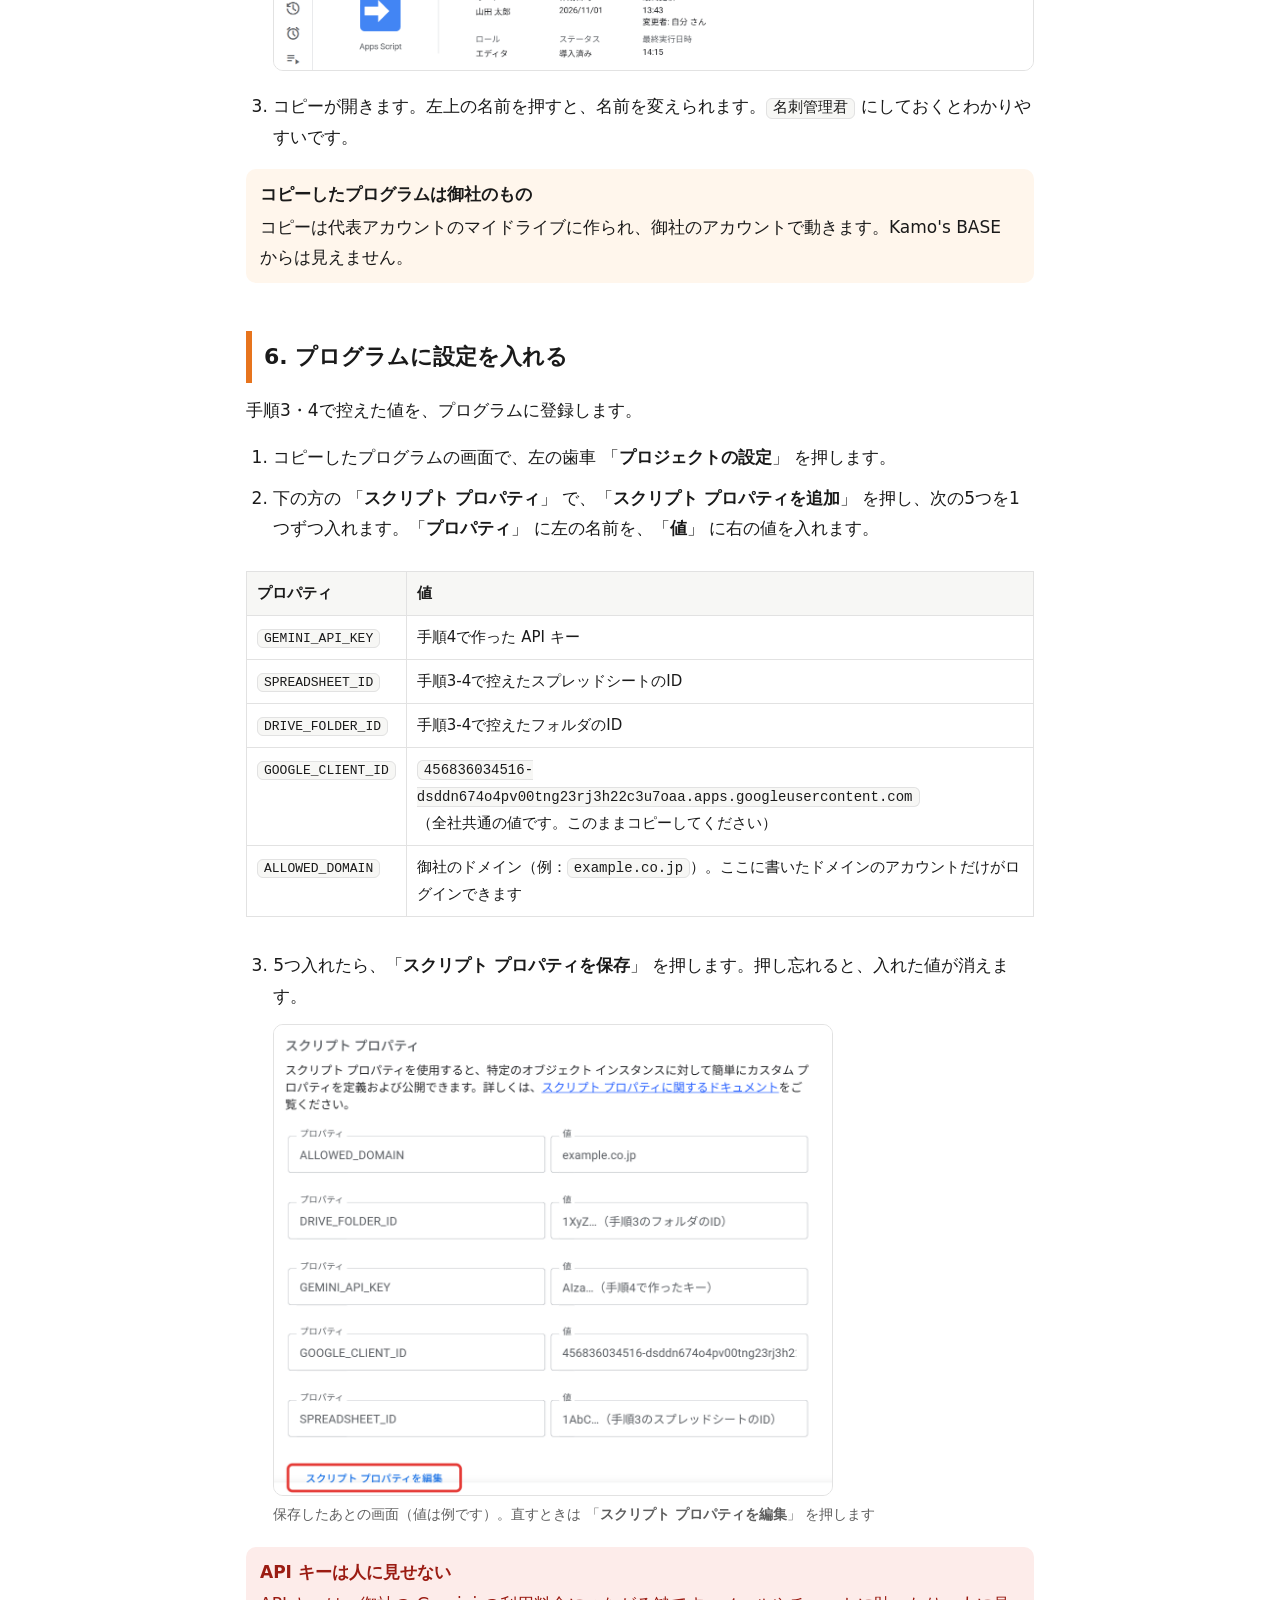
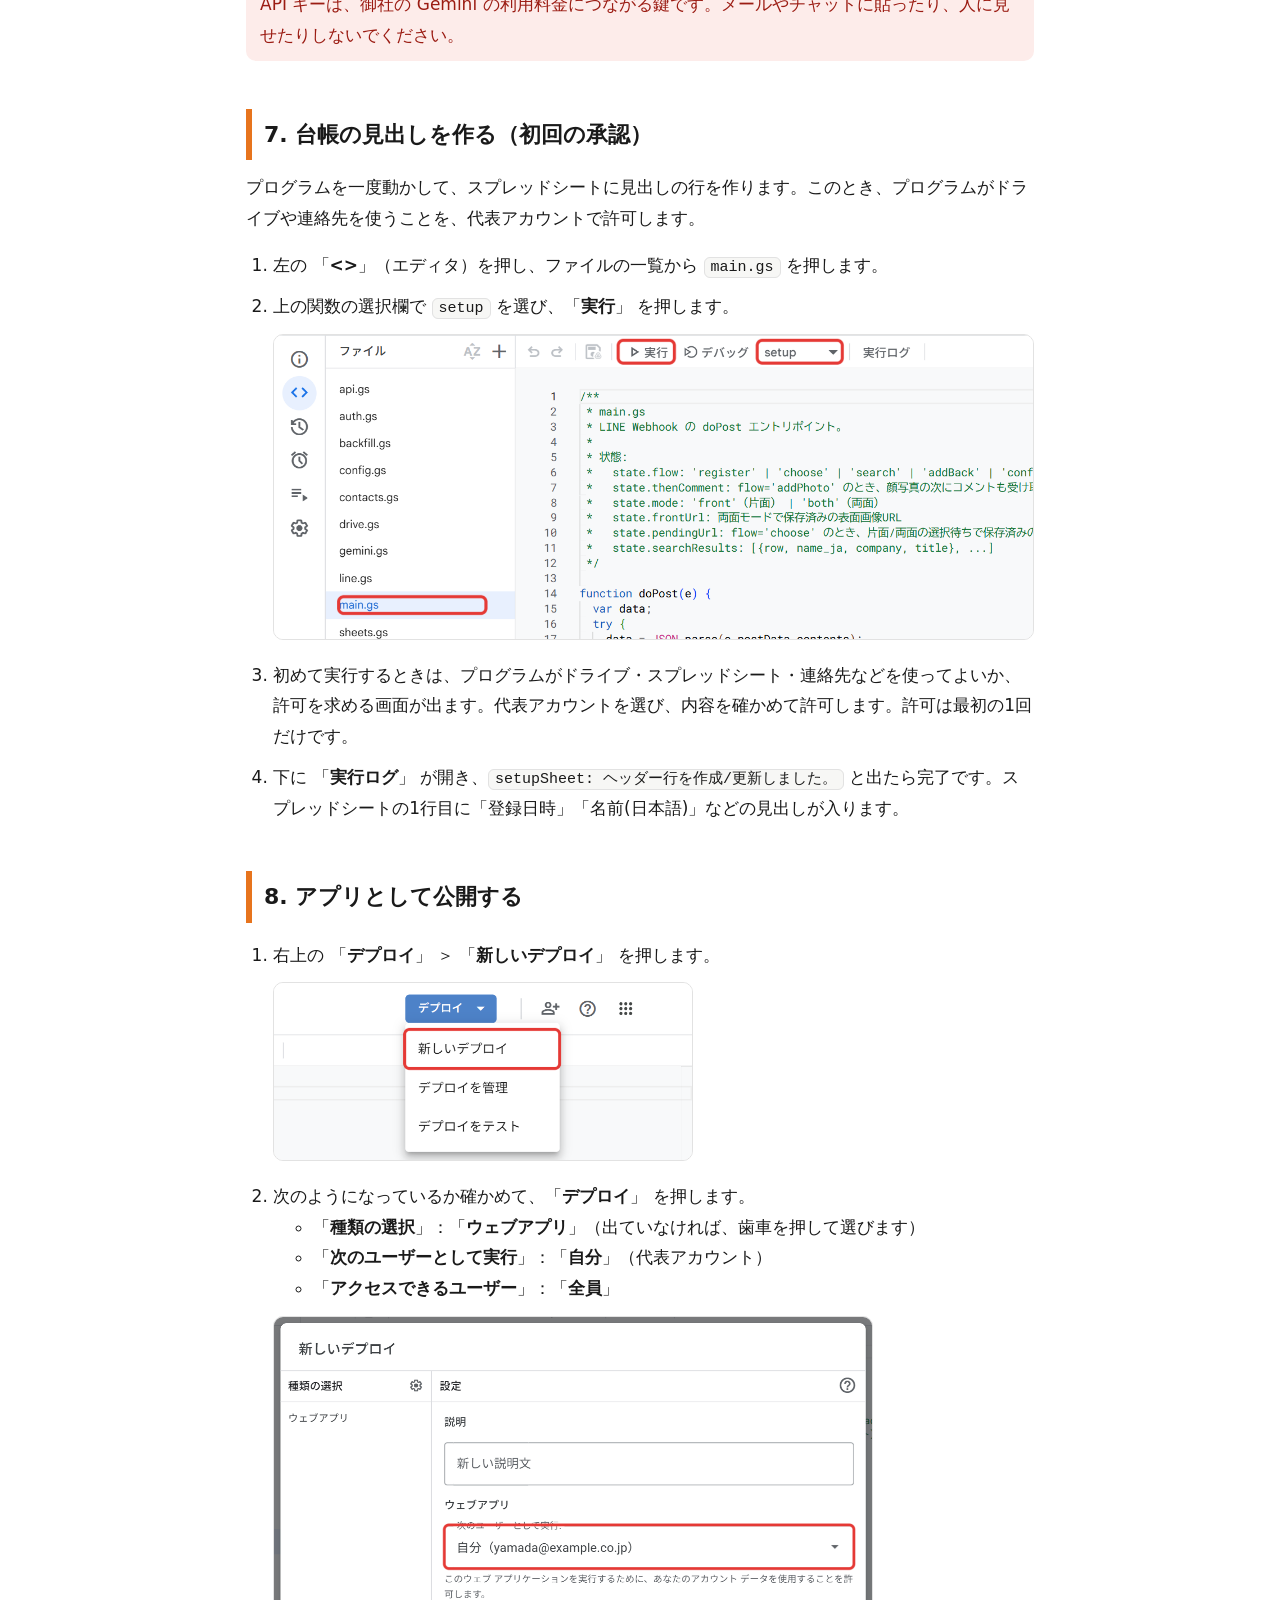
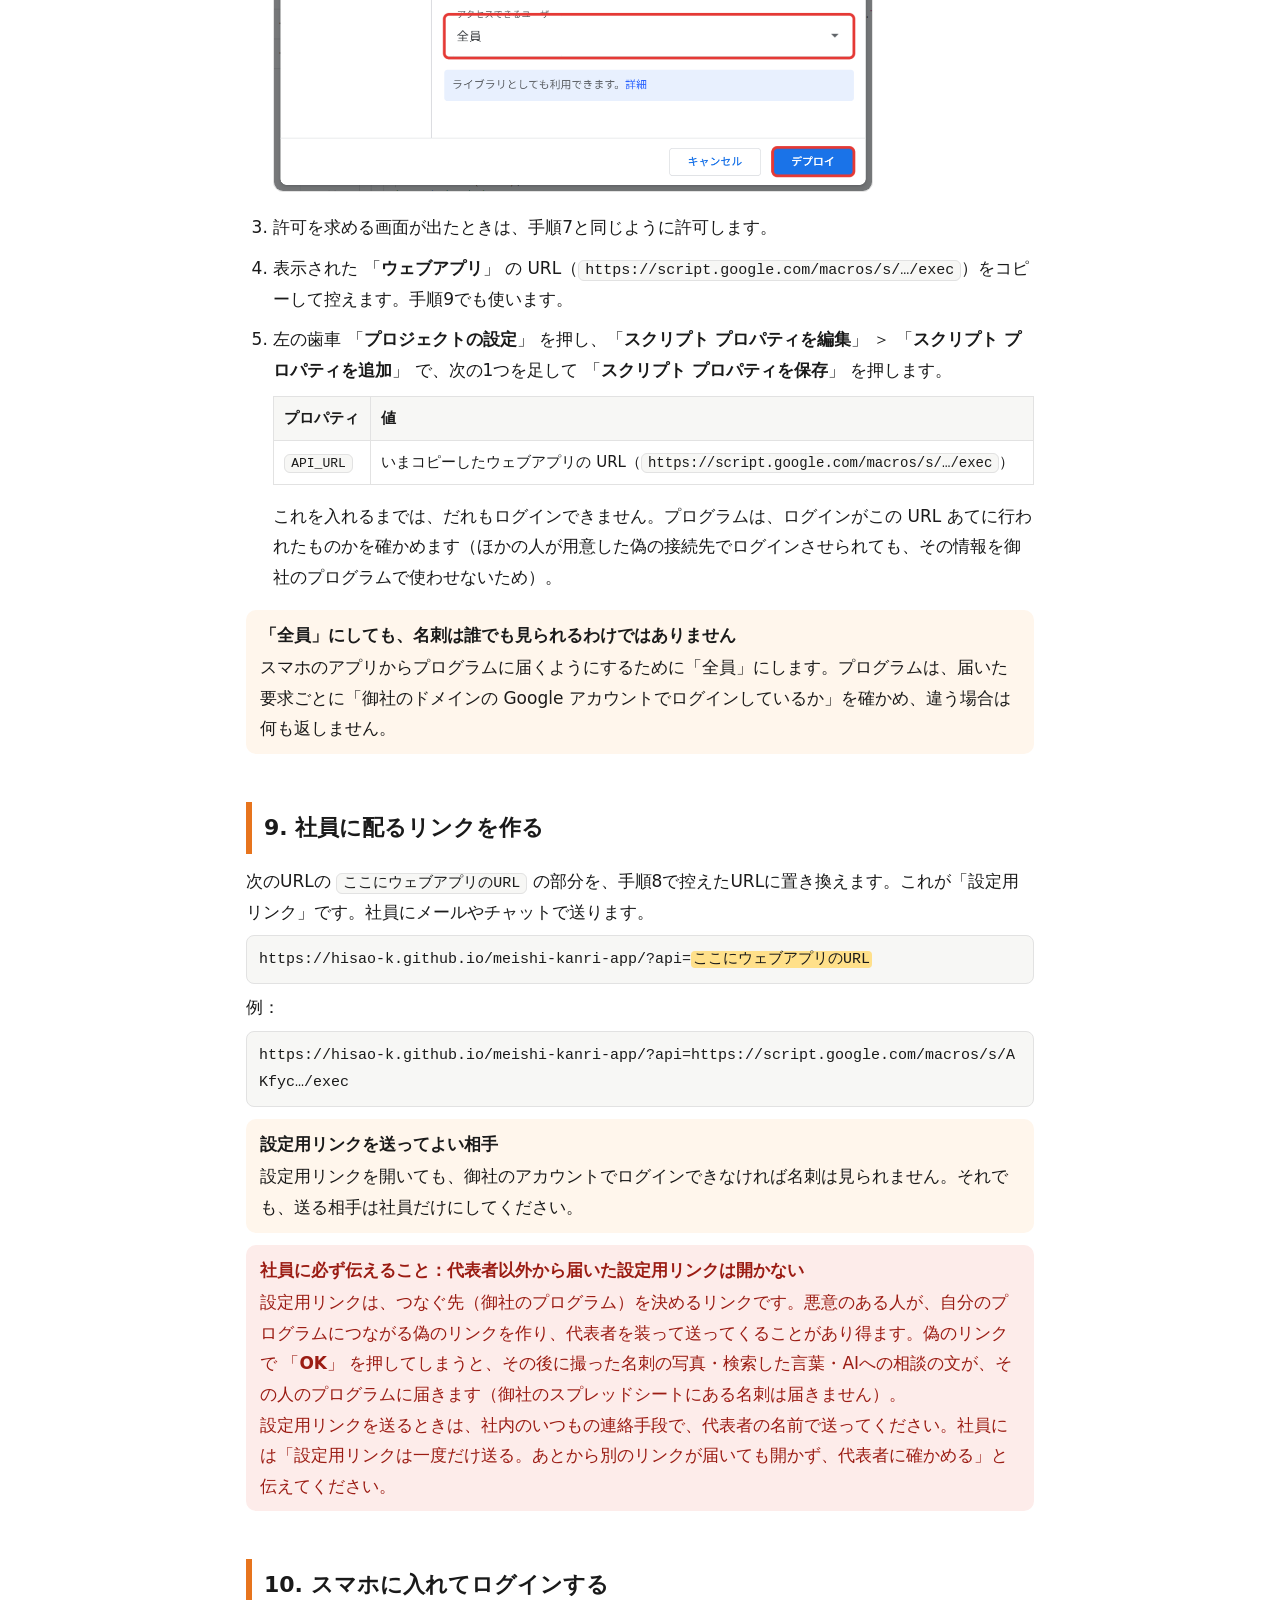
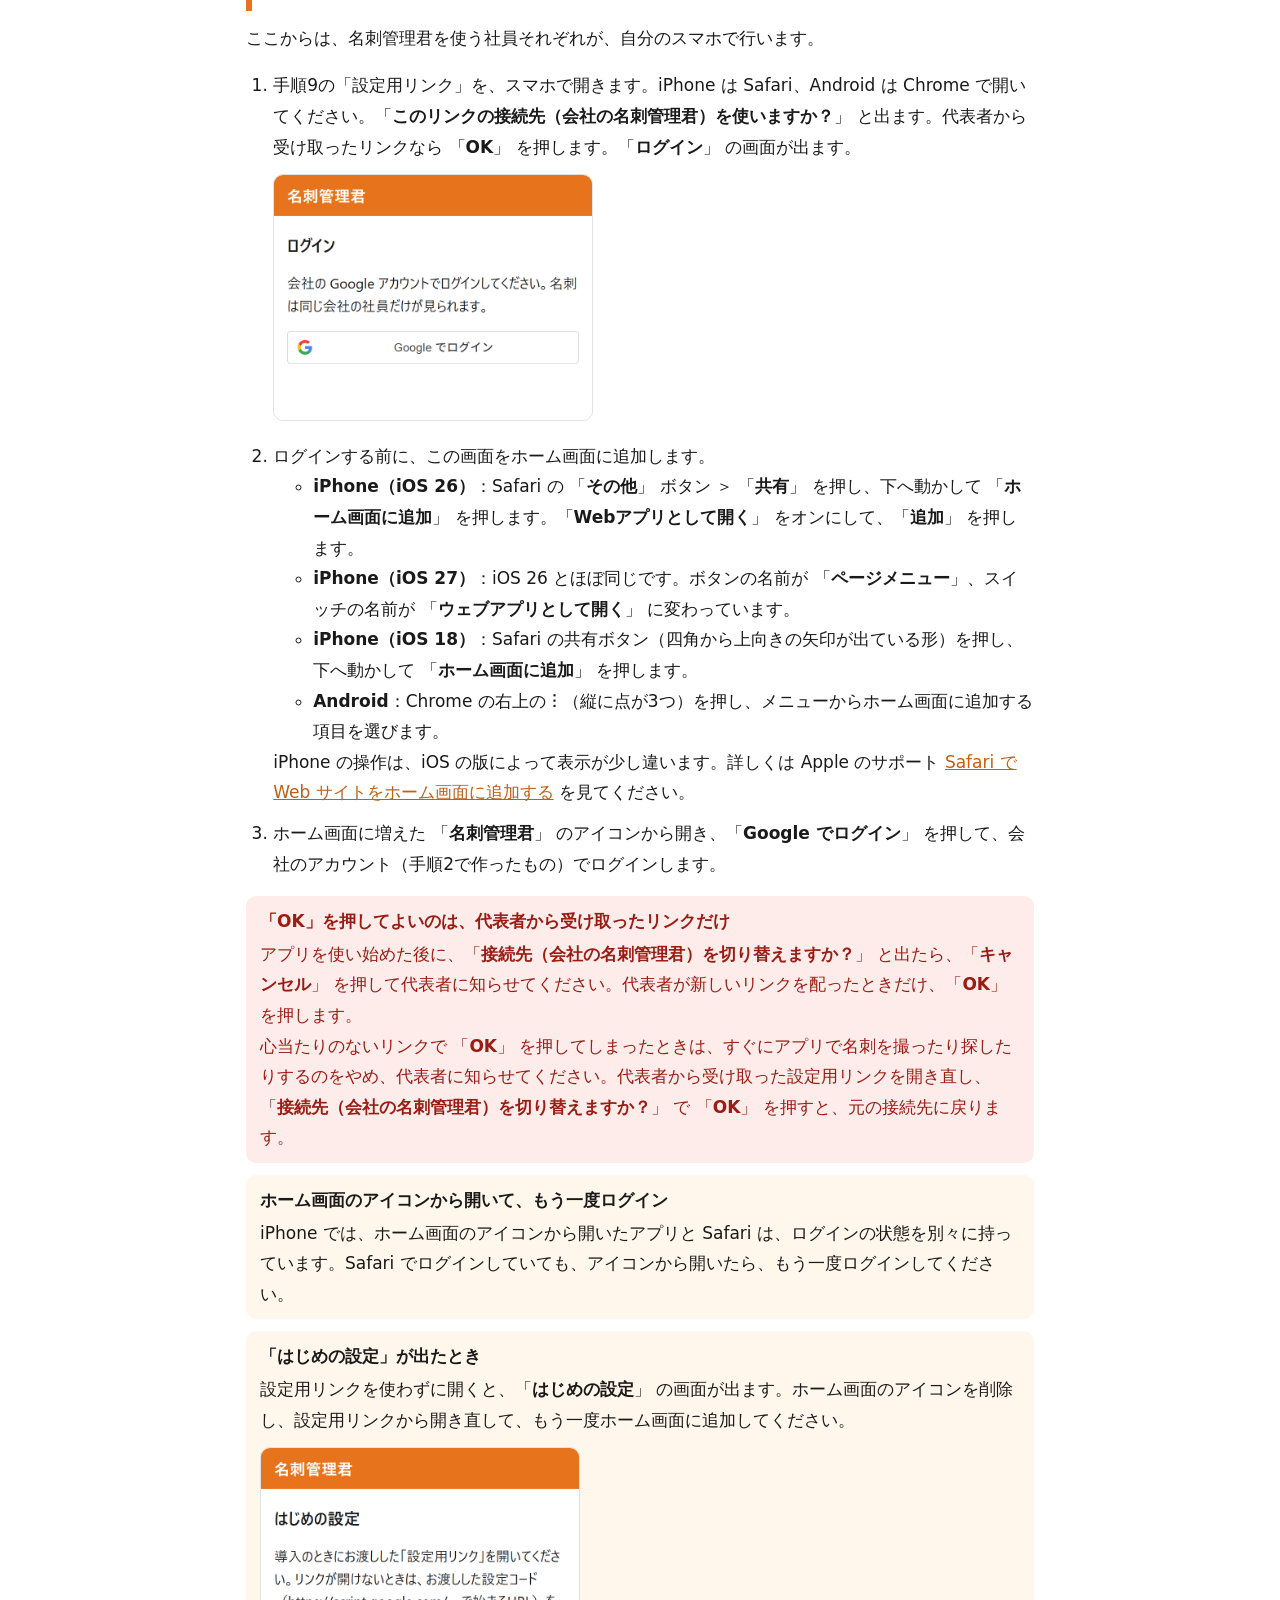
==== commit ef4f7eb4: "導入手順書：偽の設定用リンクへの注意と、OK を押してしまったときの対処を追記" ====
--- a/guide/index.html
+++ b/guide/index.html
@@ -269,12 +269,13 @@
     <p>例：</p>
     <div class="url">https://hisao-k.github.io/meishi-kanri-app/?api=https://script.google.com/macros/s/AKfyc…/exec</div>
     <div class="note"><strong>設定用リンクを送ってよい相手</strong>設定用リンクを開いても、御社のアカウントでログインできなければ名刺は見られません。それでも、送る相手は社員だけにしてください。</div>
+    <div class="warn"><strong>社員に必ず伝えること：代表者以外から届いた設定用リンクは開かない</strong>設定用リンクは、つなぐ先（御社のプログラム）を決めるリンクです。悪意のある人が、自分のプログラムにつながる偽のリンクを作り、代表者を装って送ってくることがあり得ます。偽のリンクで <span class="ui">OK</span> を押してしまうと、その後に撮った名刺の写真・検索した言葉・AIへの相談の文が、その人のプログラムに届きます（御社のスプレッドシートにある名刺は届きません）。<br>設定用リンクを送るときは、社内のいつもの連絡手段で、代表者の名前で送ってください。社員には「設定用リンクは一度だけ送る。あとから別のリンクが届いても開かず、代表者に確かめる」と伝えてください。</div>
 
     <!-- 10 -->
     <h2 id="s10">10. スマホに入れてログインする</h2>
     <p>ここからは、名刺管理君を使う社員それぞれが、自分のスマホで行います。</p>
     <ol class="steps">
-      <li>手順9の「設定用リンク」を、スマホで開きます。iPhone は Safari、Android は Chrome で開いてください。<span class="ui">ログイン</span> の画面が出ます。
+      <li>手順9の「設定用リンク」を、スマホで開きます。iPhone は Safari、Android は Chrome で開いてください。<span class="ui">このリンクの接続先（会社の名刺管理君）を使いますか？</span> と出ます。代表者から受け取ったリンクなら <span class="ui">OK</span> を押します。<span class="ui">ログイン</span> の画面が出ます。
         <figure class="phone"><img src="img/app-login.png" alt="名刺管理君のログイン画面" loading="lazy"></figure>
       </li>
       <li>ログインする前に、この画面をホーム画面に追加します。
@@ -288,6 +289,11 @@
       </li>
       <li>ホーム画面に増えた <span class="ui">名刺管理君</span> のアイコンから開き、<span class="ui">Google でログイン</span> を押して、会社のアカウント（手順2で作ったもの）でログインします。</li>
     </ol>
+    <div class="warn">
+      <strong>「OK」を押してよいのは、代表者から受け取ったリンクだけ</strong>
+      アプリを使い始めた後に、<span class="ui">接続先（会社の名刺管理君）を切り替えますか？</span> と出たら、<span class="ui">キャンセル</span> を押して代表者に知らせてください。代表者が新しいリンクを配ったときだけ、<span class="ui">OK</span> を押します。<br>
+      心当たりのないリンクで <span class="ui">OK</span> を押してしまったときは、すぐにアプリで名刺を撮ったり探したりするのをやめ、代表者に知らせてください。代表者から受け取った設定用リンクを開き直し、<span class="ui">接続先（会社の名刺管理君）を切り替えますか？</span> で <span class="ui">OK</span> を押すと、元の接続先に戻ります。
+    </div>
     <div class="note">
       <strong>ホーム画面のアイコンから開いて、もう一度ログイン</strong>
       iPhone では、ホーム画面のアイコンから開いたアプリと Safari は、ログインの状態を別々に持っています。Safari でログインしていても、アイコンから開いたら、もう一度ログインしてください。
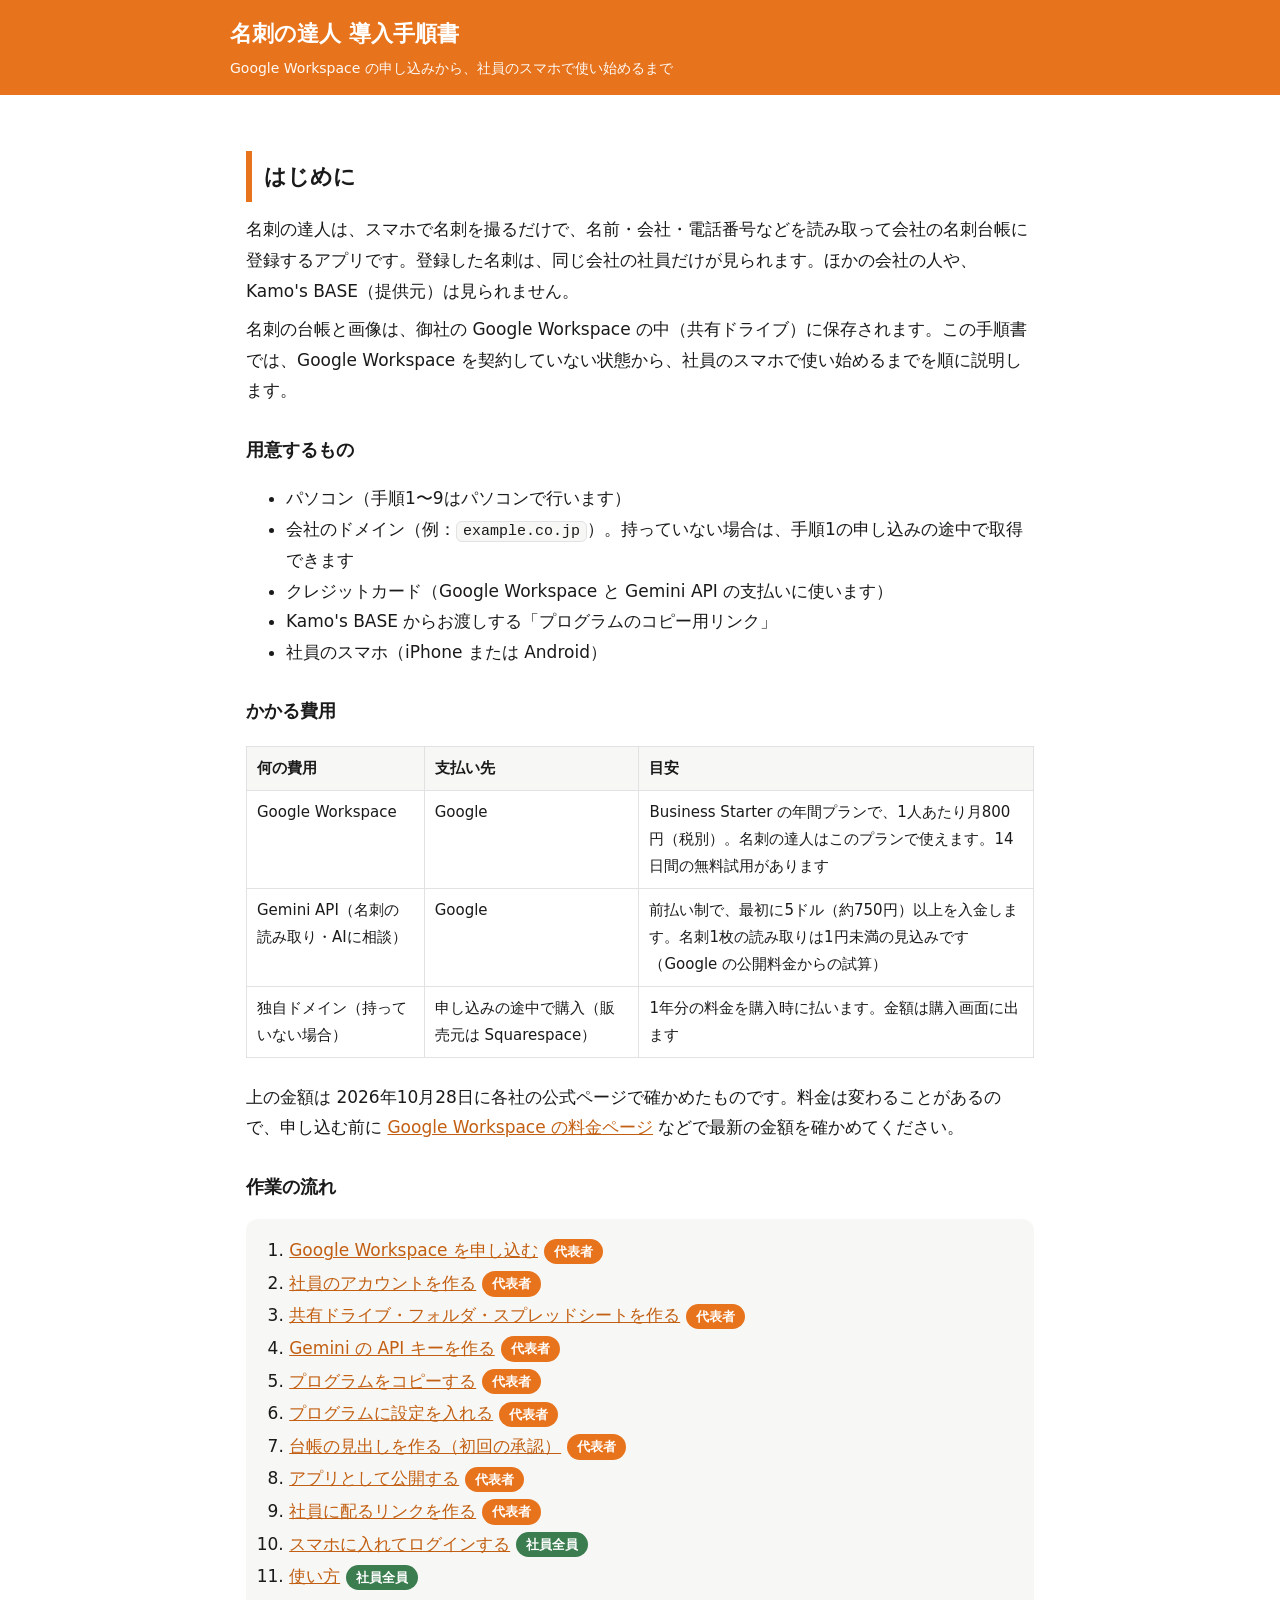
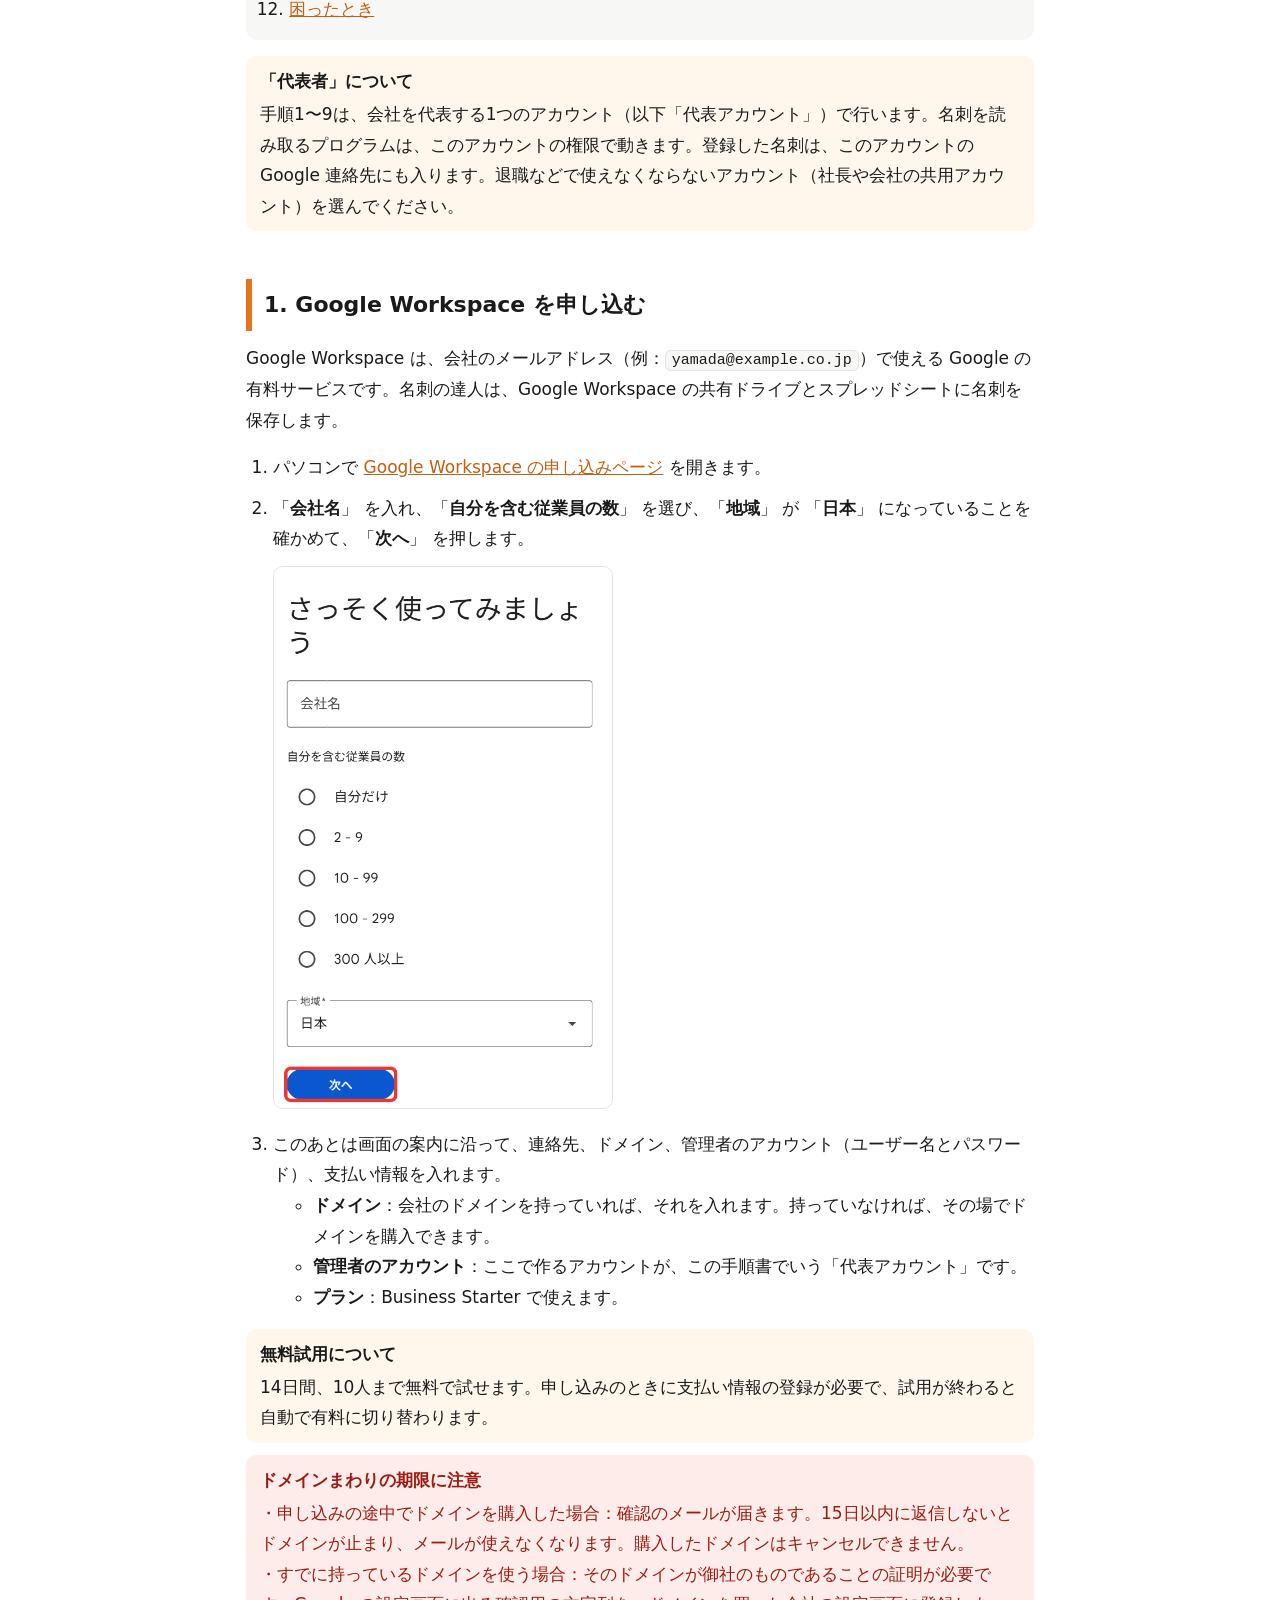
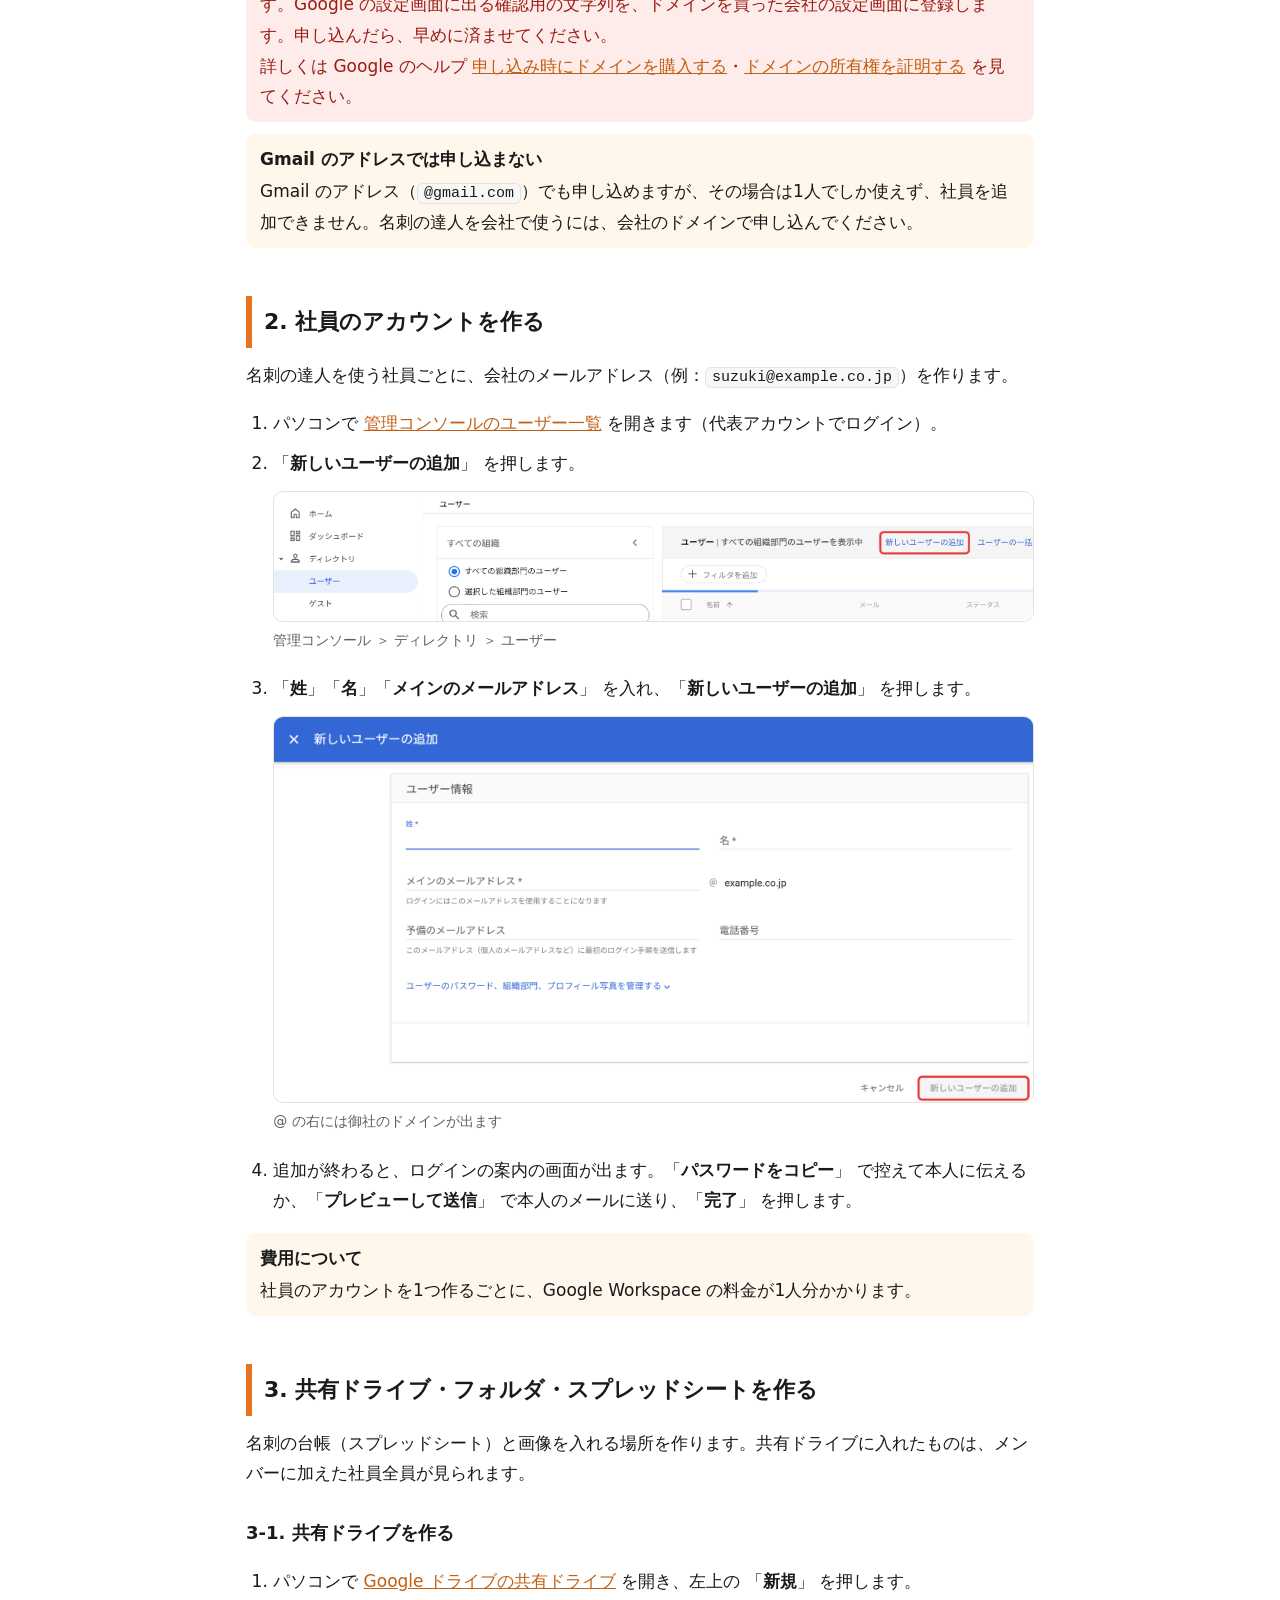
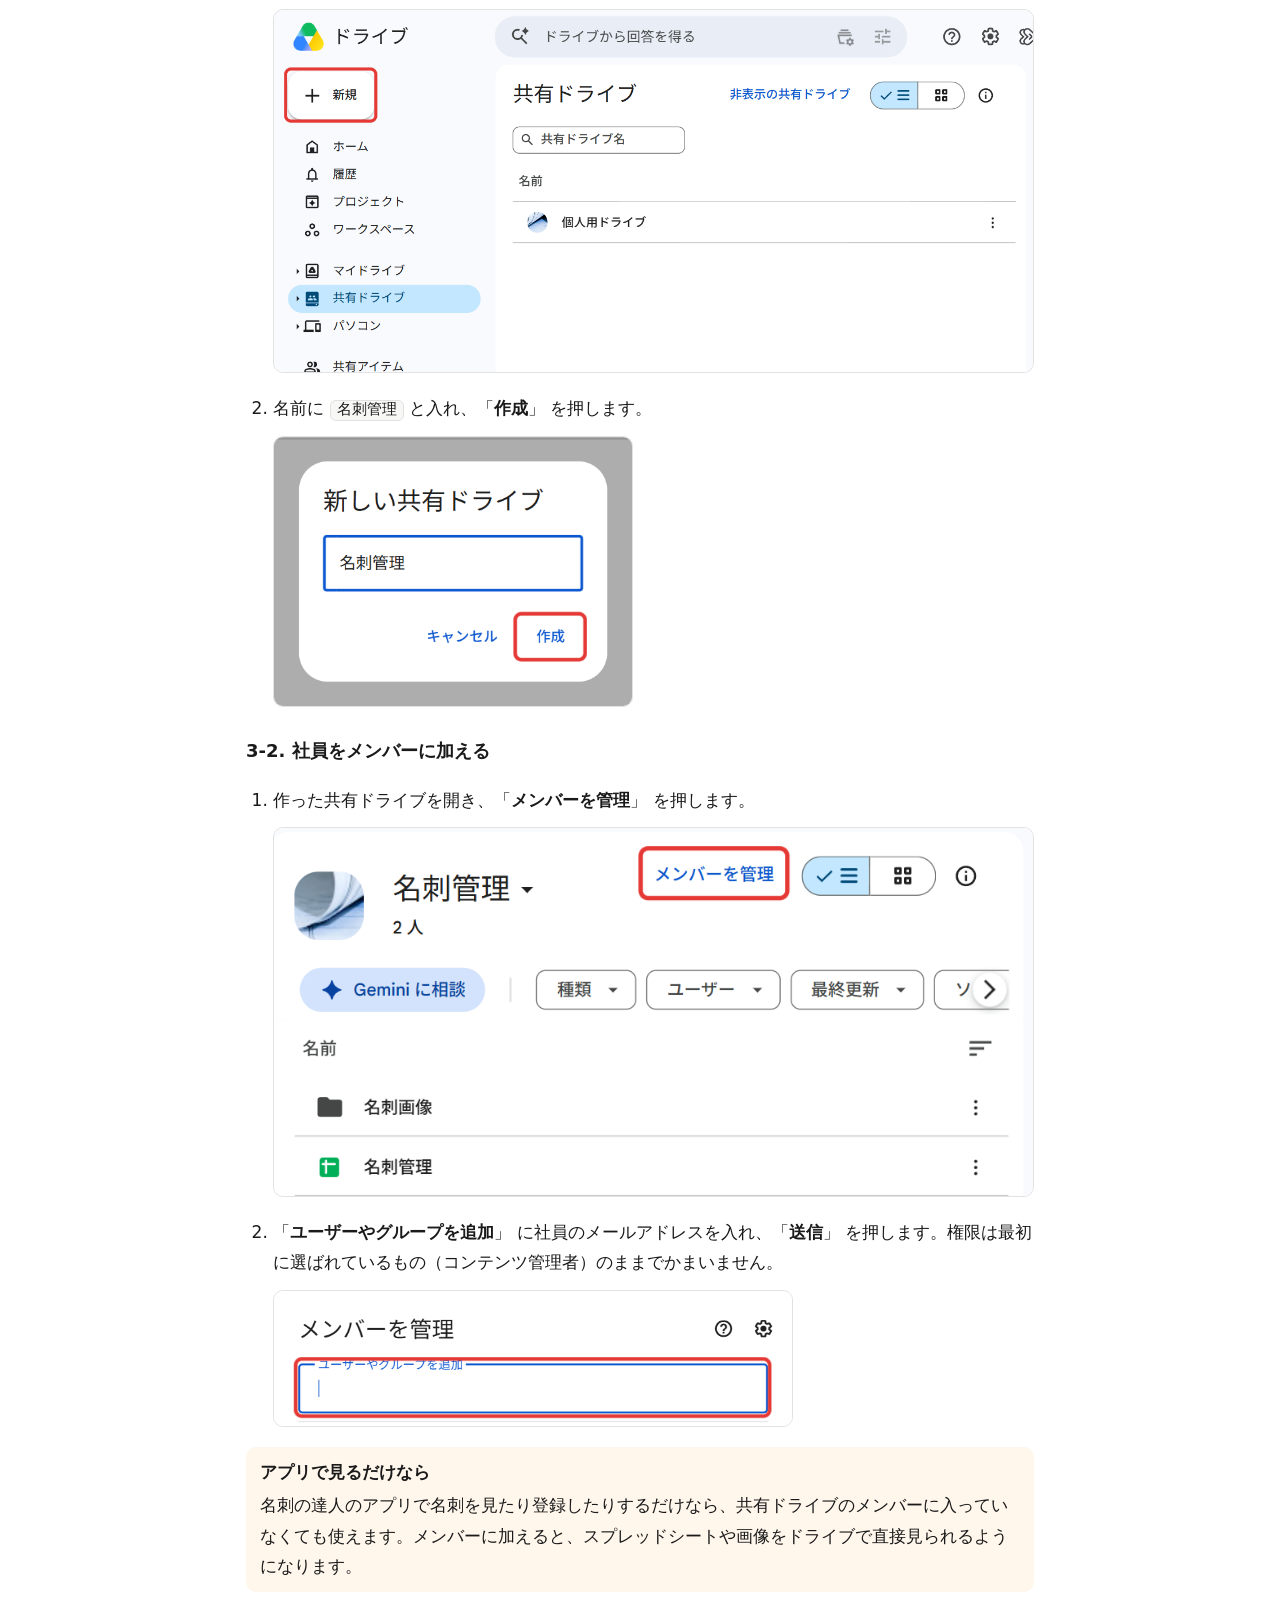
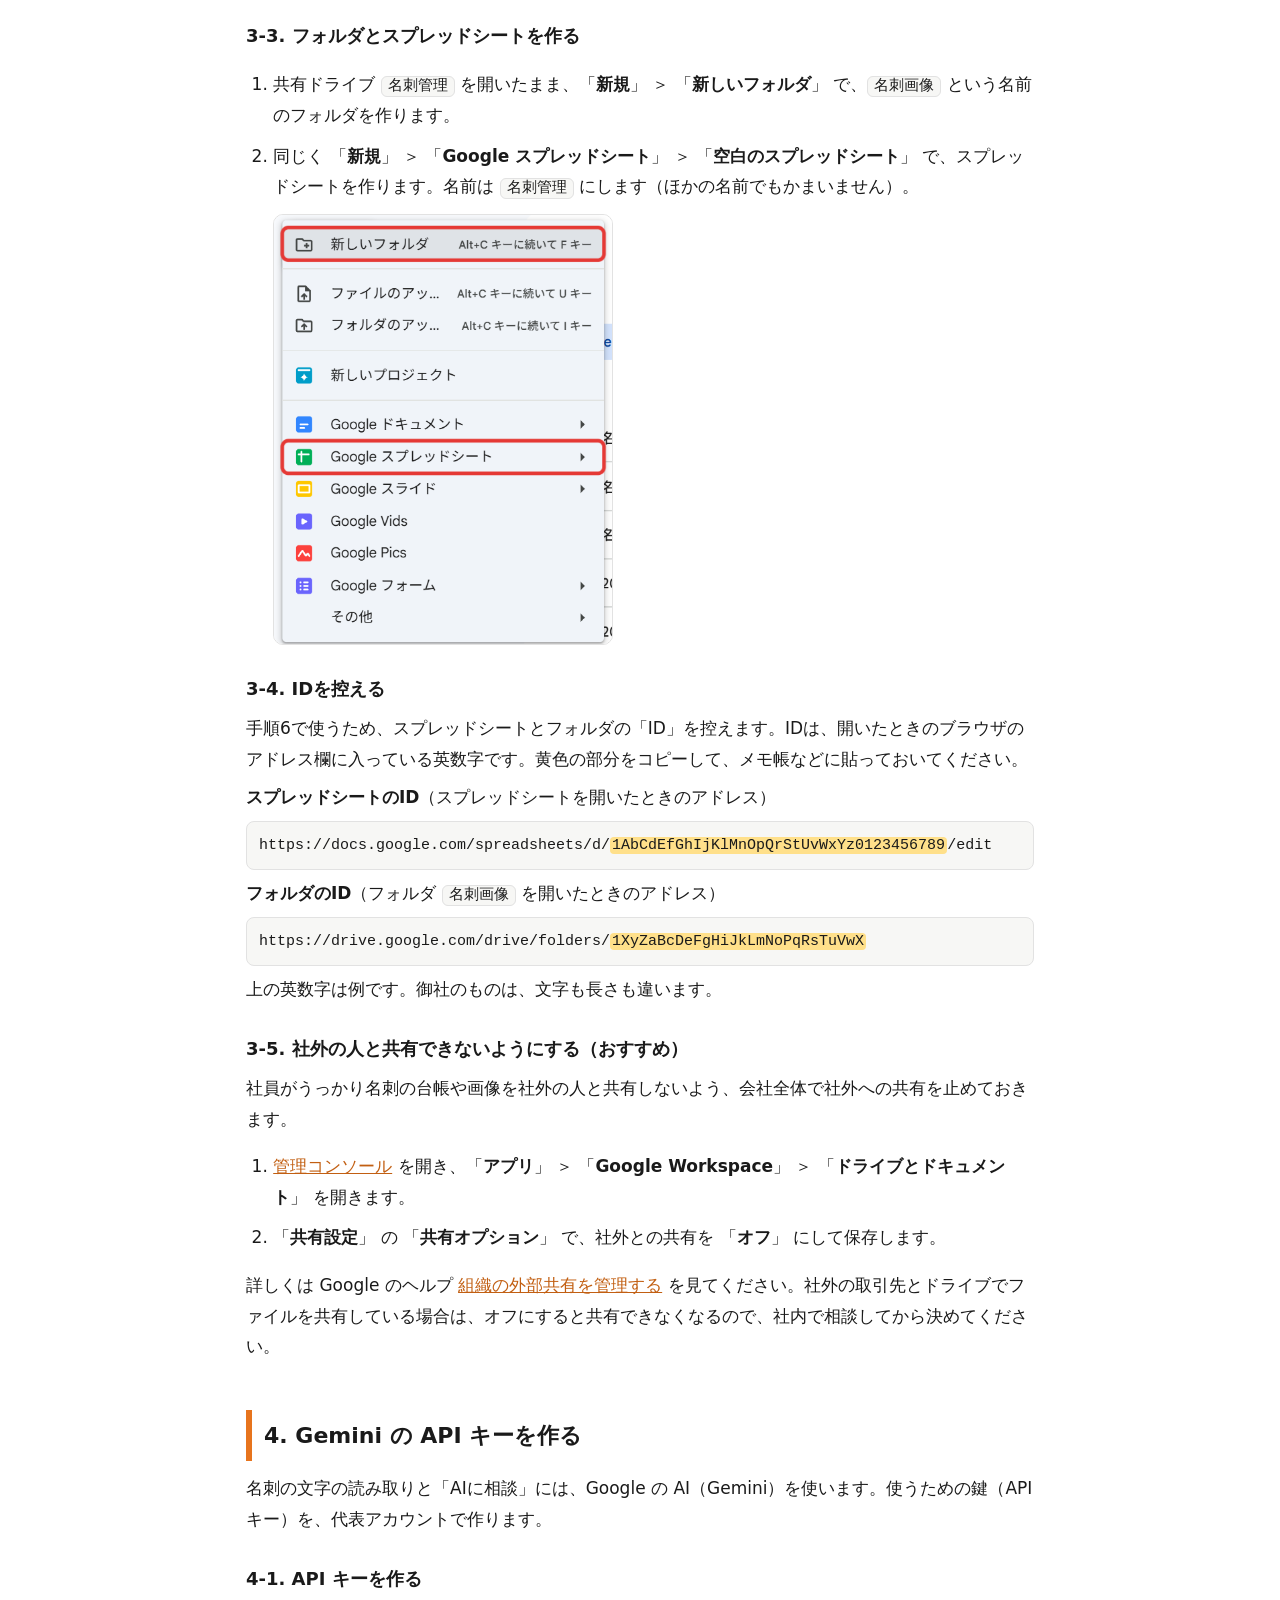
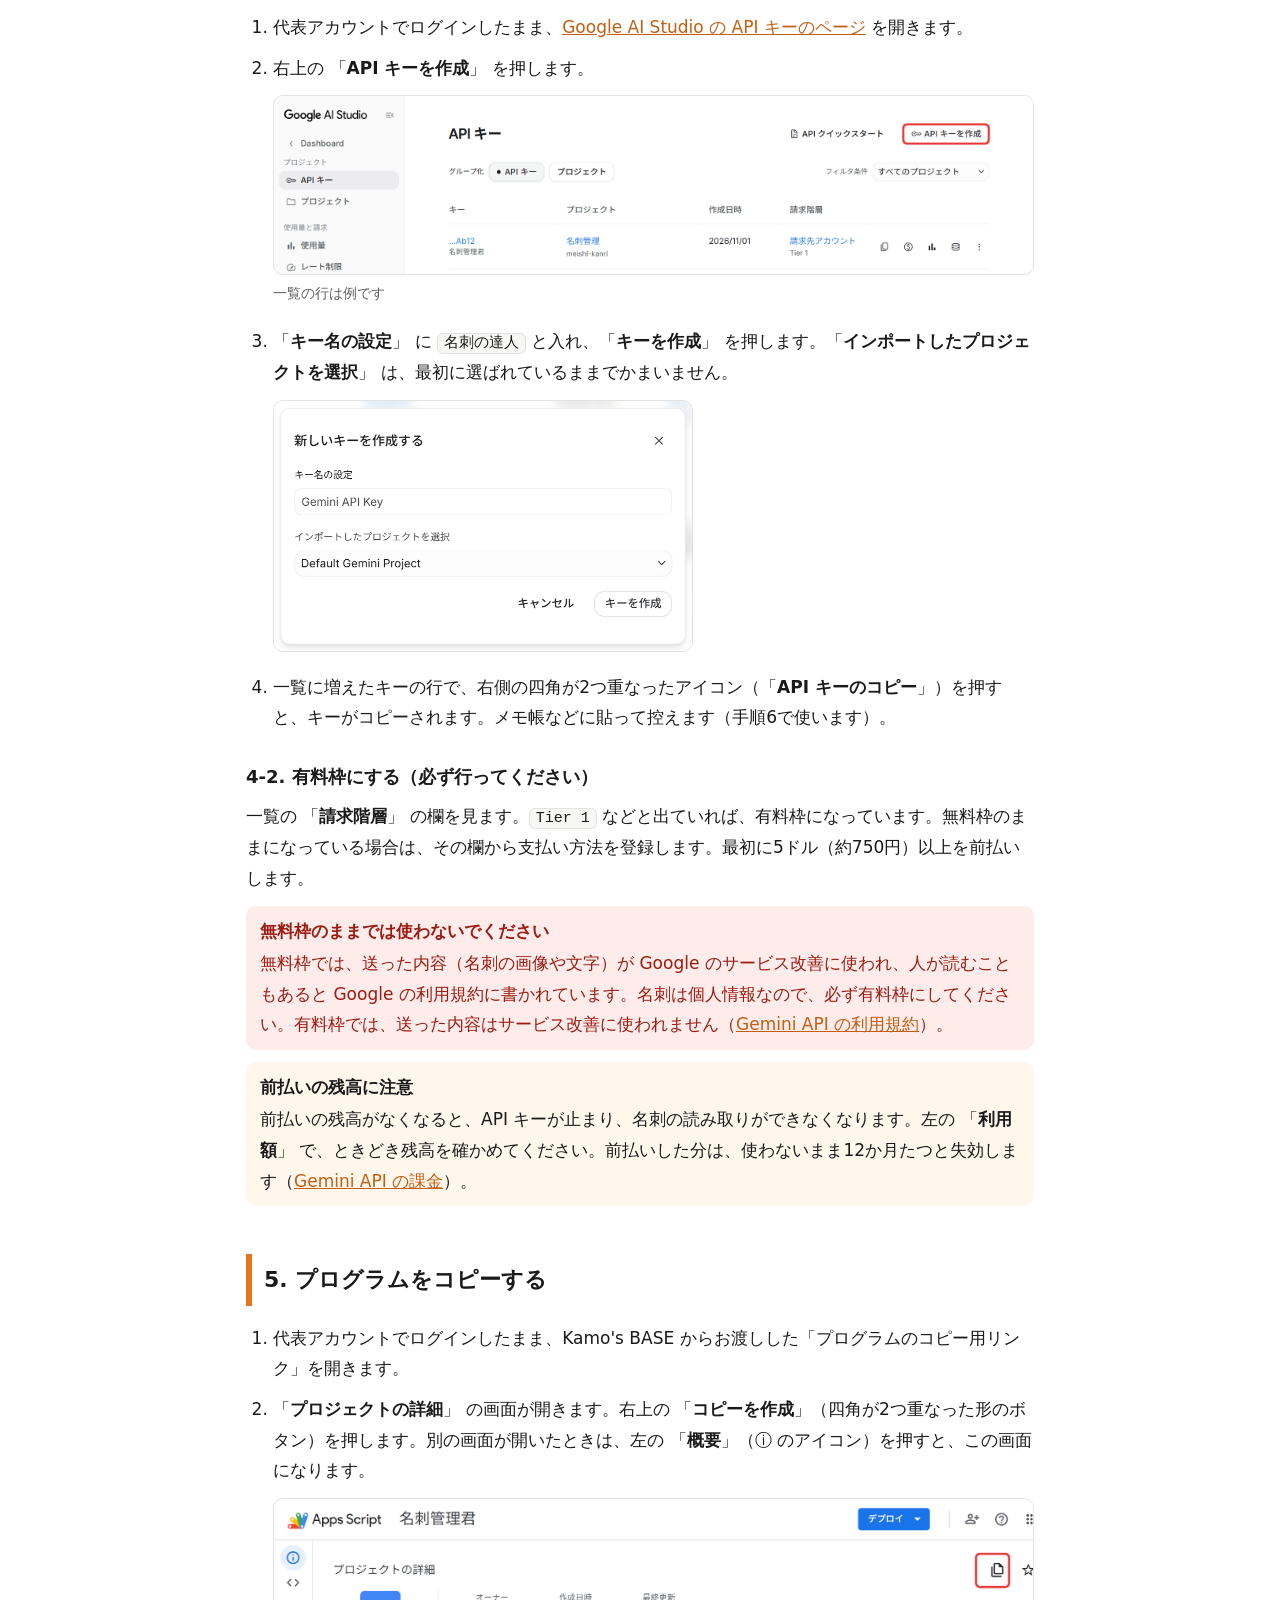
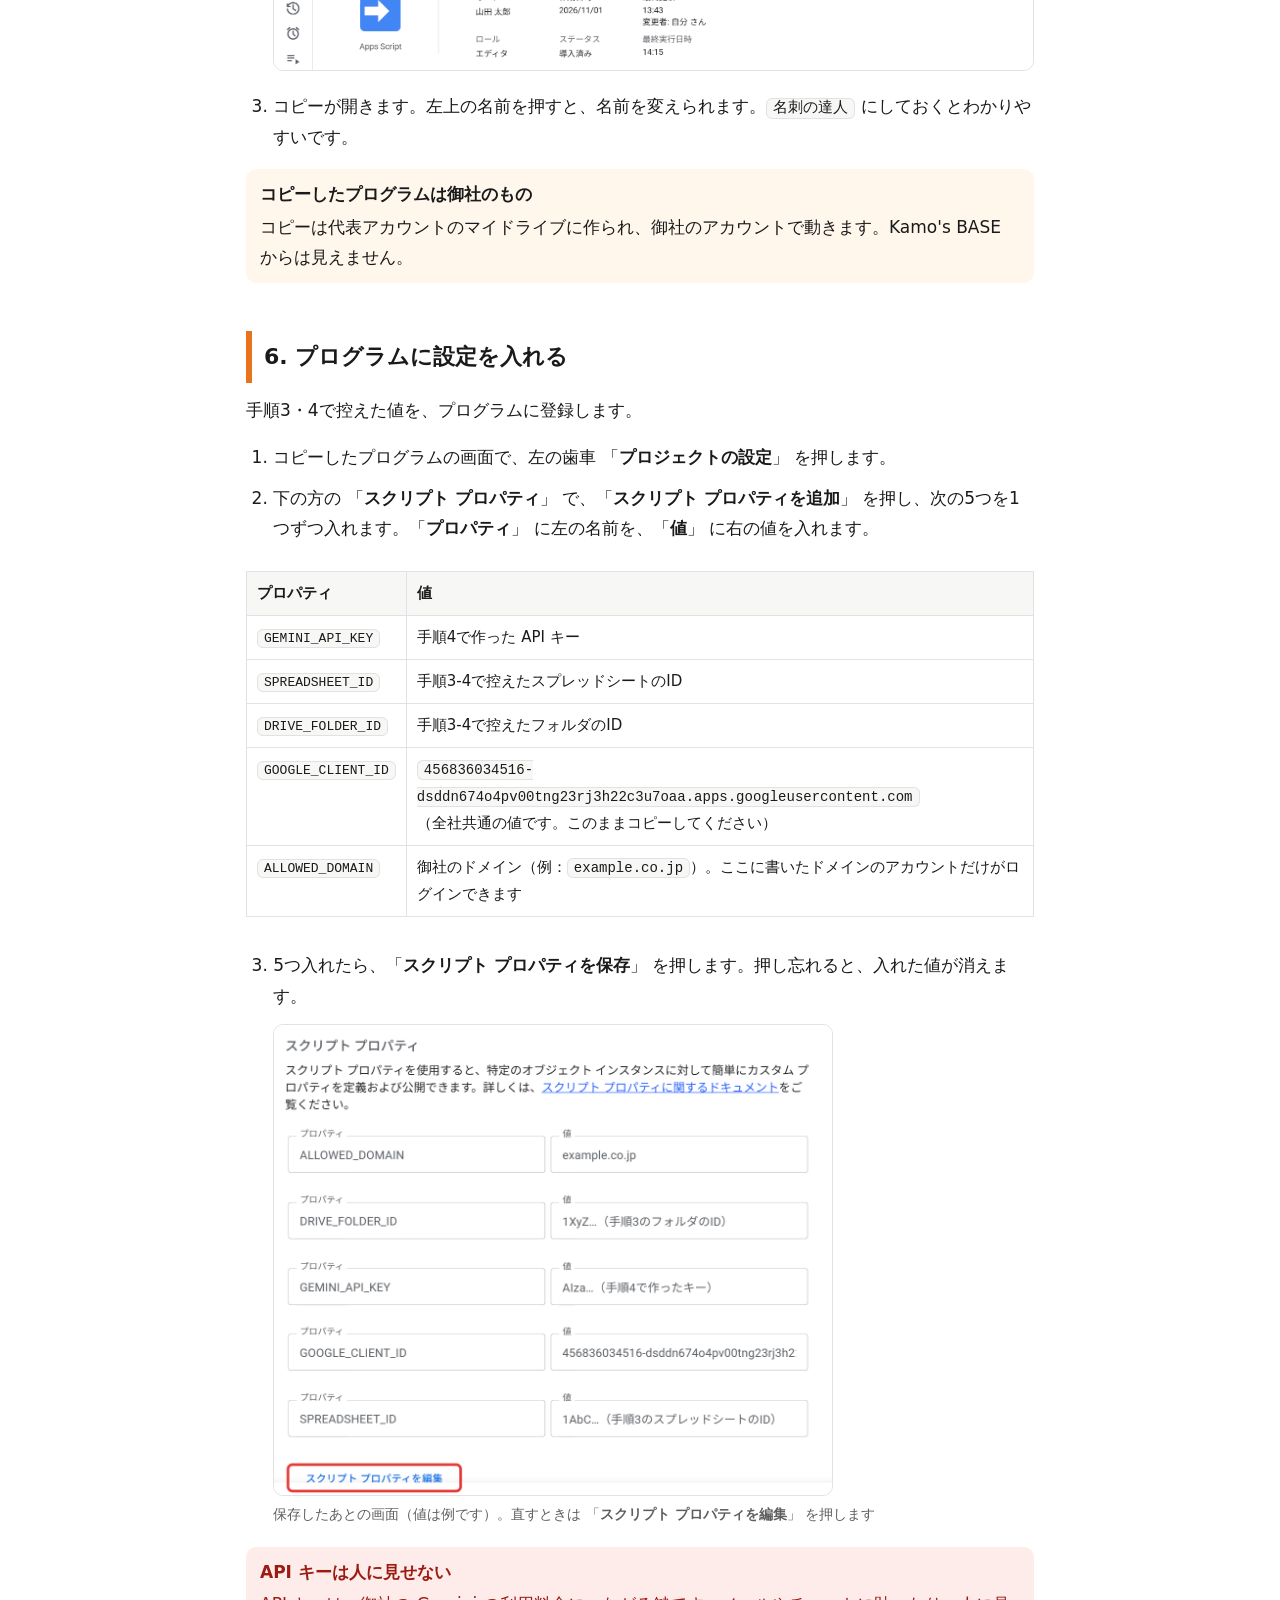
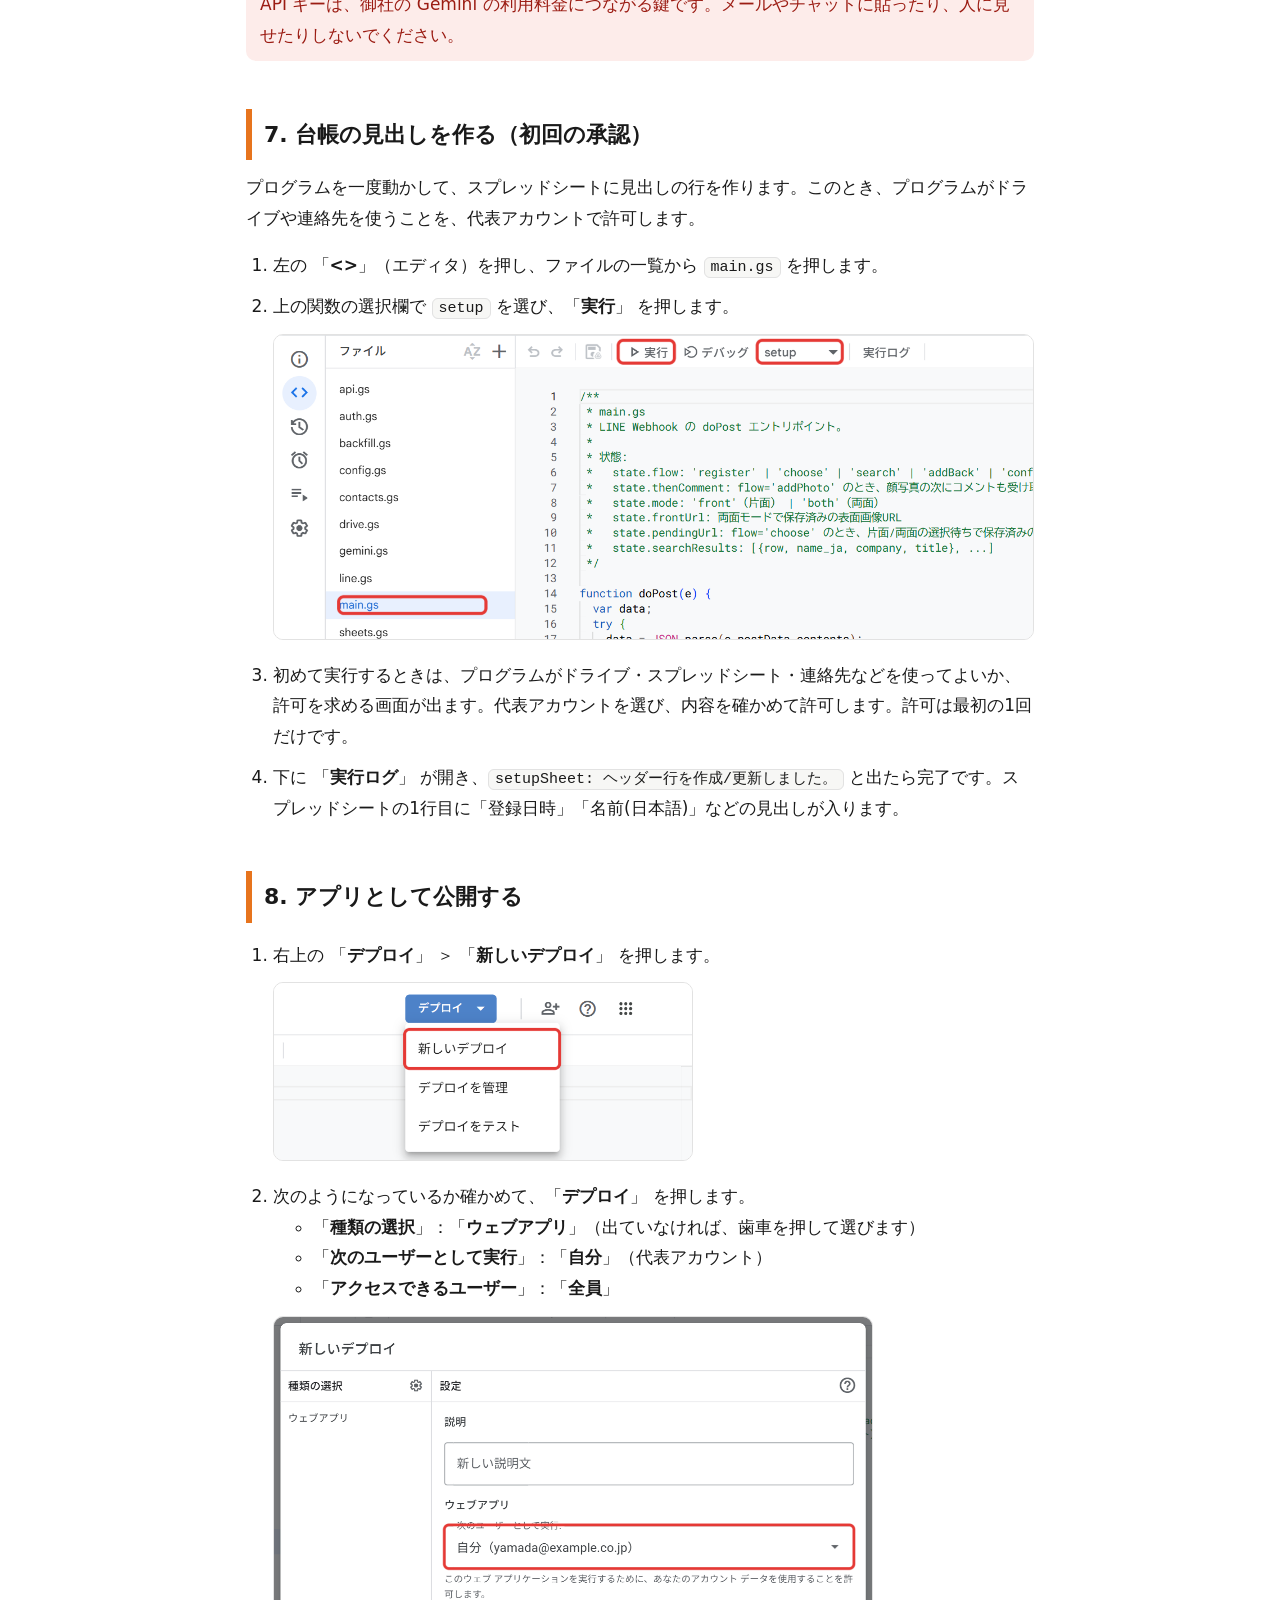
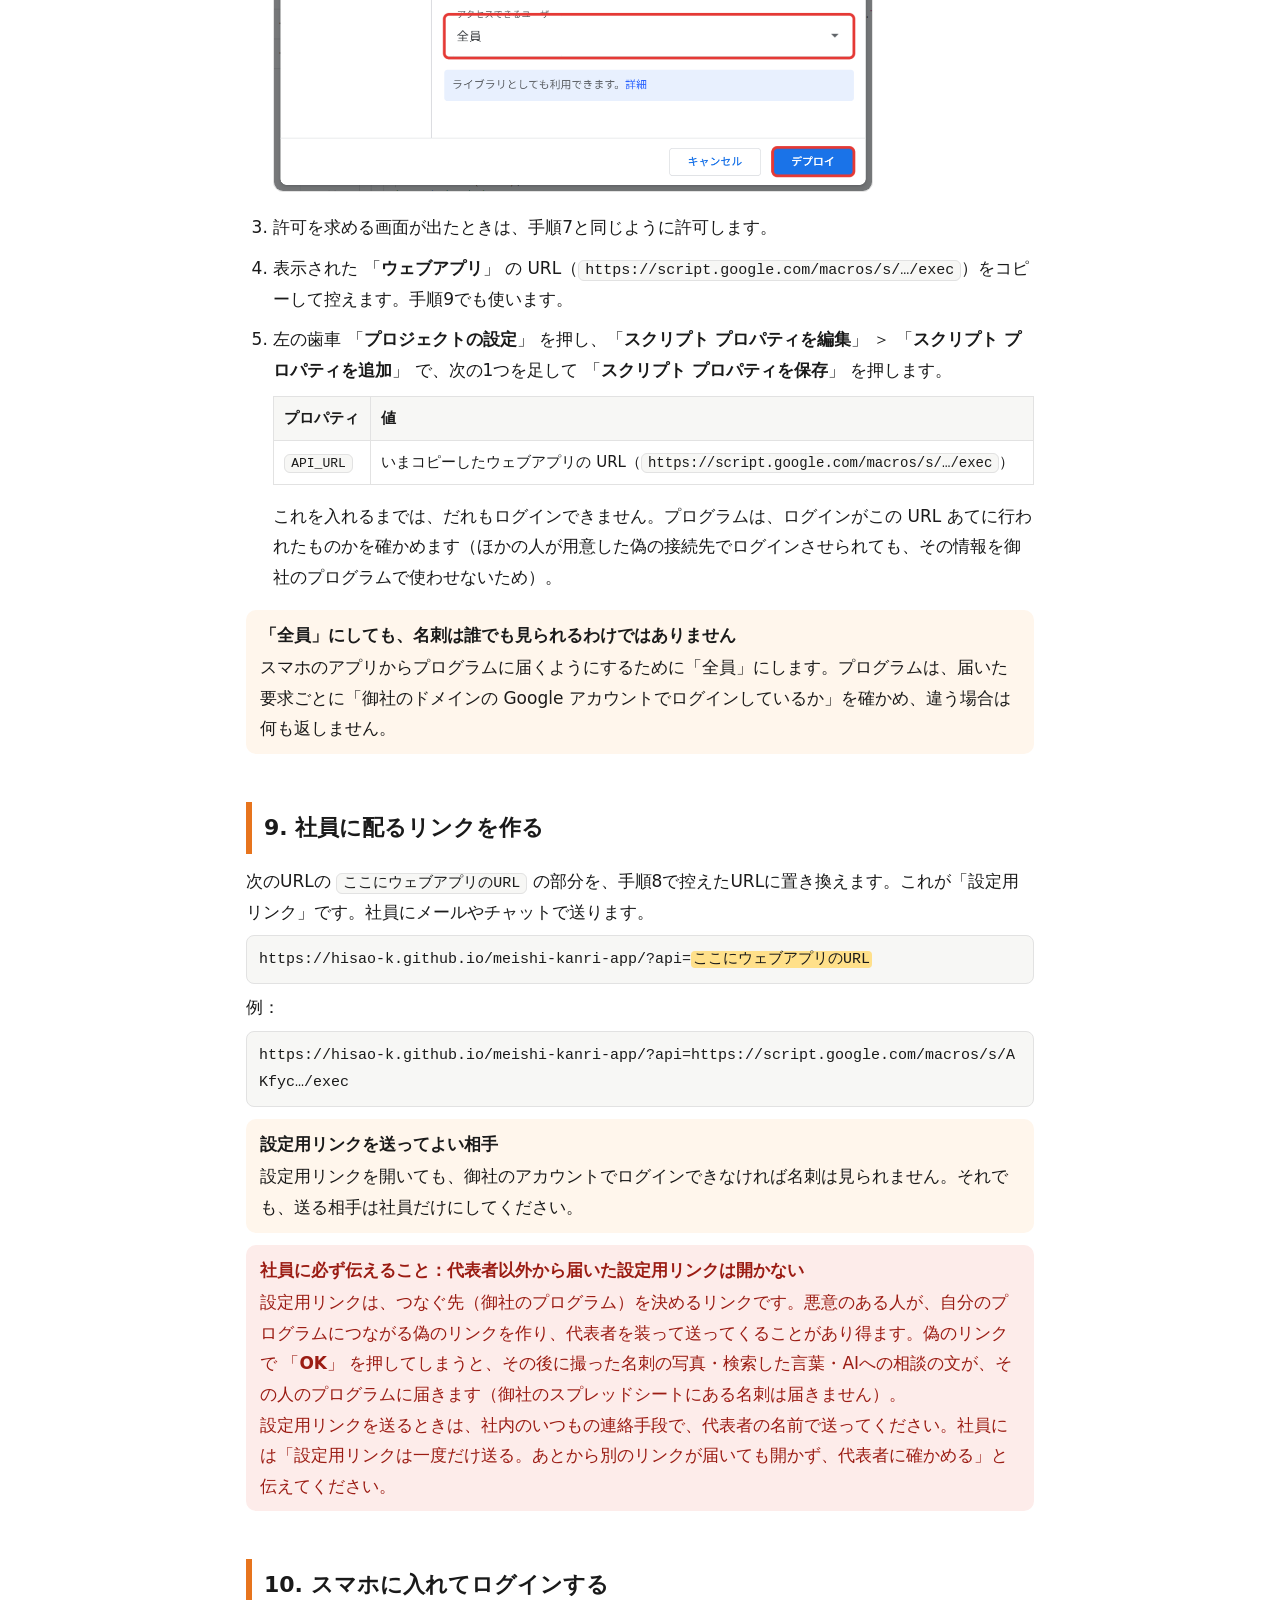
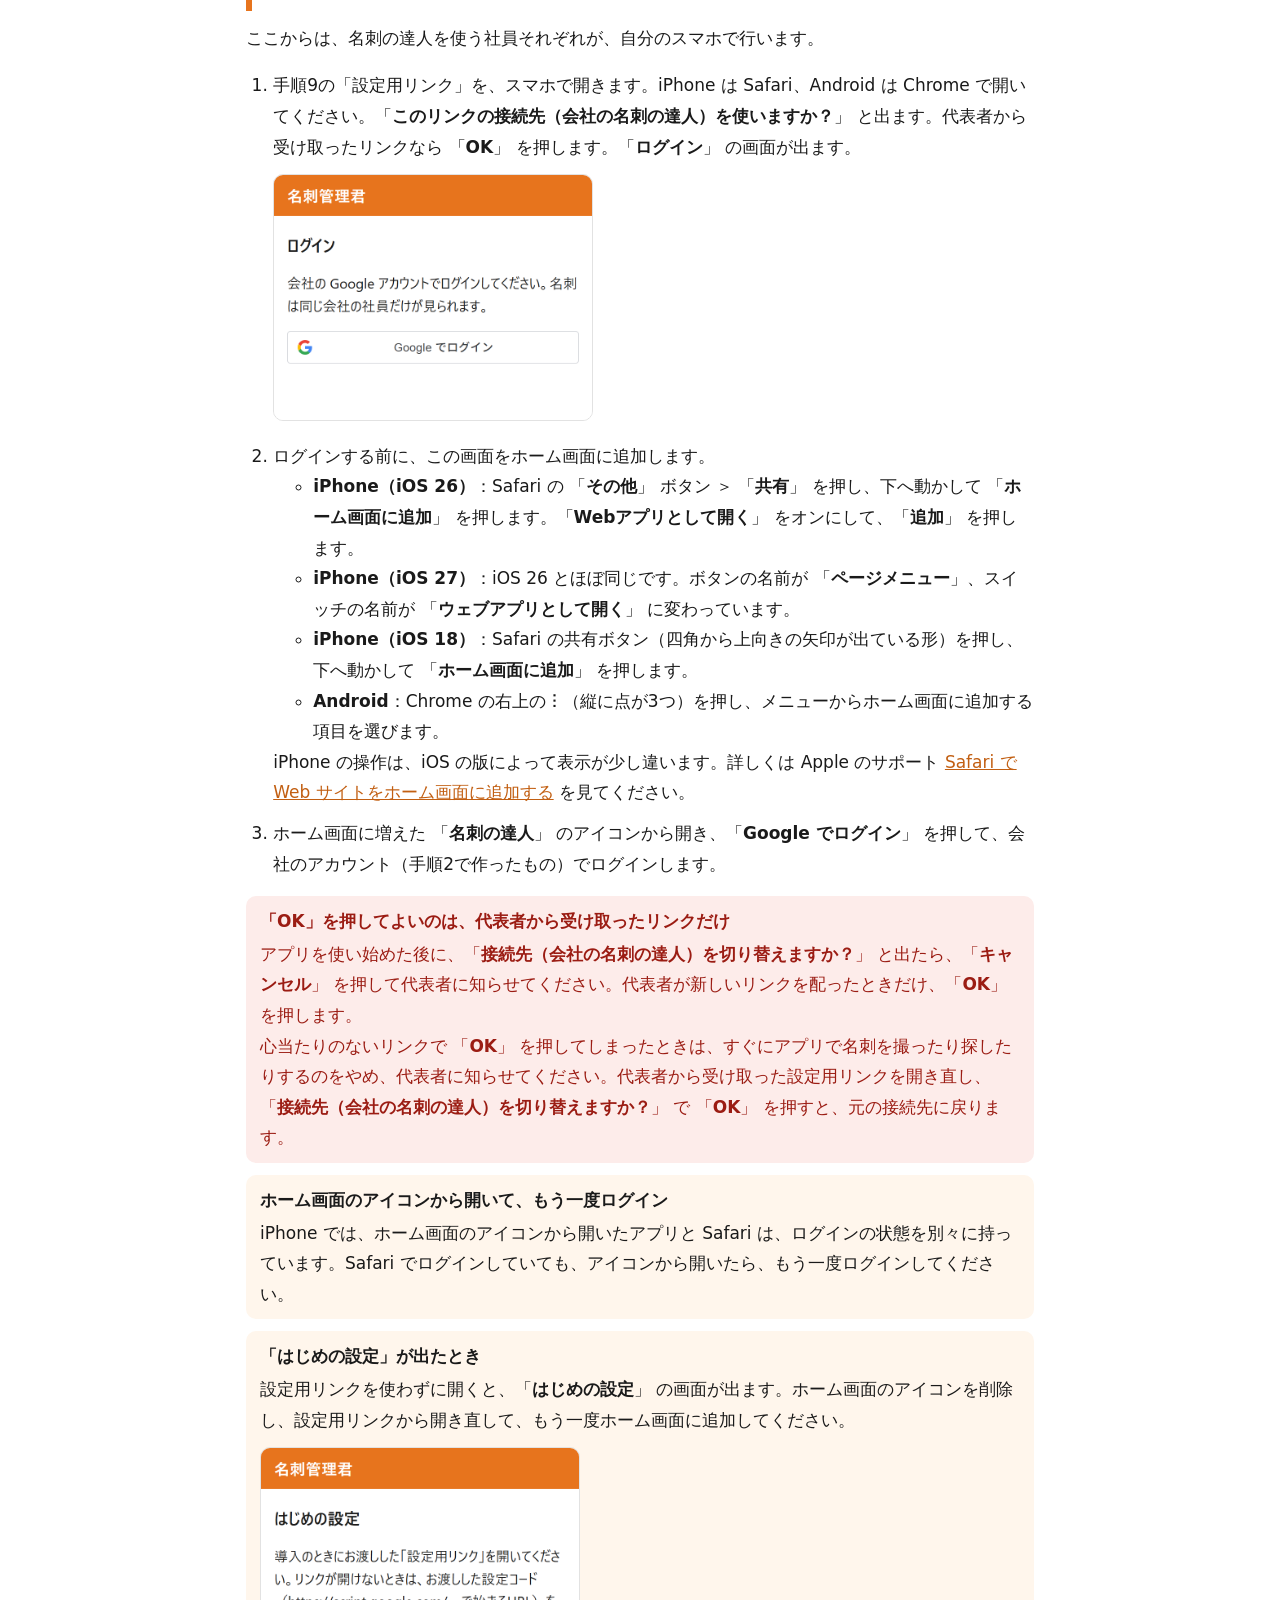
==== commit f8a5287a: "表示名を名刺の達人に変更・アイコンを差し替え" ====
--- a/guide/index.html
+++ b/guide/index.html
@@ -3,8 +3,8 @@
 <head>
   <meta charset="utf-8">
   <meta name="viewport" content="width=device-width, initial-scale=1">
-  <title>名刺管理君 導入手順書</title>
-  <meta name="description" content="名刺管理君を自社の Google Workspace に入れて、社員のスマホで使えるようにするまでの手順です。">
+  <title>名刺の達人 導入手順書</title>
+  <meta name="description" content="名刺の達人を自社の Google Workspace に入れて、社員のスマホで使えるようにするまでの手順です。">
   <meta name="theme-color" content="#E7741D">
   <meta name="referrer" content="no-referrer">
   <link rel="icon" href="../icons/icon-192.png">
@@ -13,14 +13,14 @@
 <body>
   <header class="bar">
     <div class="inner">
-      <h1>名刺管理君 導入手順書</h1>
+      <h1>名刺の達人 導入手順書</h1>
       <p>Google Workspace の申し込みから、社員のスマホで使い始めるまで</p>
     </div>
   </header>
 
   <main>
     <h2 id="intro">はじめに</h2>
-    <p>名刺管理君は、スマホで名刺を撮るだけで、名前・会社・電話番号などを読み取って会社の名刺台帳に登録するアプリです。登録した名刺は、同じ会社の社員だけが見られます。ほかの会社の人や、Kamo's BASE（提供元）は見られません。</p>
+    <p>名刺の達人は、スマホで名刺を撮るだけで、名前・会社・電話番号などを読み取って会社の名刺台帳に登録するアプリです。登録した名刺は、同じ会社の社員だけが見られます。ほかの会社の人や、Kamo's BASE（提供元）は見られません。</p>
     <p>名刺の台帳と画像は、御社の Google Workspace の中（共有ドライブ）に保存されます。この手順書では、Google Workspace を契約していない状態から、社員のスマホで使い始めるまでを順に説明します。</p>
 
     <h3>用意するもの</h3>
@@ -36,7 +36,7 @@
     <div class="scroll">
     <table>
       <tr><th>何の費用</th><th>支払い先</th><th>目安</th></tr>
-      <tr><td>Google Workspace</td><td>Google</td><td>Business Starter の年間プランで、1人あたり月800円（税別）。名刺管理君はこのプランで使えます。14日間の無料試用があります</td></tr>
+      <tr><td>Google Workspace</td><td>Google</td><td>Business Starter の年間プランで、1人あたり月800円（税別）。名刺の達人はこのプランで使えます。14日間の無料試用があります</td></tr>
       <tr><td>Gemini API（名刺の読み取り・AIに相談）</td><td>Google</td><td>前払い制で、最初に5ドル（約750円）以上を入金します。名刺1枚の読み取りは1円未満の見込みです（Google の公開料金からの試算）</td></tr>
       <tr><td>独自ドメイン（持っていない場合）</td><td>申し込みの途中で購入（販売元は Squarespace）</td><td>1年分の料金を購入時に払います。金額は購入画面に出ます</td></tr>
     </table>
@@ -67,7 +67,7 @@
 
     <!-- 1 -->
     <h2 id="s1">1. Google Workspace を申し込む</h2>
-    <p>Google Workspace は、会社のメールアドレス（例：<code>yamada@example.co.jp</code>）で使える Google の有料サービスです。名刺管理君は、Google Workspace の共有ドライブとスプレッドシートに名刺を保存します。</p>
+    <p>Google Workspace は、会社のメールアドレス（例：<code>yamada@example.co.jp</code>）で使える Google の有料サービスです。名刺の達人は、Google Workspace の共有ドライブとスプレッドシートに名刺を保存します。</p>
     <ol class="steps">
       <li>パソコンで <a href="https://workspace.google.com/business/signup/welcome?hl=ja" target="_blank" rel="noopener">Google Workspace の申し込みページ</a> を開きます。</li>
       <li><span class="ui">会社名</span> を入れ、<span class="ui">自分を含む従業員の数</span> を選び、<span class="ui">地域</span> が <span class="ui">日本</span> になっていることを確かめて、<span class="ui">次へ</span> を押します。
@@ -93,12 +93,12 @@
     </div>
     <div class="note">
       <strong>Gmail のアドレスでは申し込まない</strong>
-      Gmail のアドレス（<code>@gmail.com</code>）でも申し込めますが、その場合は1人でしか使えず、社員を追加できません。名刺管理君を会社で使うには、会社のドメインで申し込んでください。
+      Gmail のアドレス（<code>@gmail.com</code>）でも申し込めますが、その場合は1人でしか使えず、社員を追加できません。名刺の達人を会社で使うには、会社のドメインで申し込んでください。
     </div>
 
     <!-- 2 -->
     <h2 id="s2">2. 社員のアカウントを作る</h2>
-    <p>名刺管理君を使う社員ごとに、会社のメールアドレス（例：<code>suzuki@example.co.jp</code>）を作ります。</p>
+    <p>名刺の達人を使う社員ごとに、会社のメールアドレス（例：<code>suzuki@example.co.jp</code>）を作ります。</p>
     <ol class="steps">
       <li>パソコンで <a href="https://admin.google.com/ac/users" target="_blank" rel="noopener">管理コンソールのユーザー一覧</a> を開きます（代表アカウントでログイン）。</li>
       <li><span class="ui">新しいユーザーの追加</span> を押します。
@@ -134,7 +134,7 @@
         <figure><img src="img/g-drive-members.png" alt="メンバーを管理の画面。ユーザーやグループを追加に赤い枠" loading="lazy" style="width:520px"></figure>
       </li>
     </ol>
-    <div class="note"><strong>アプリで見るだけなら</strong>名刺管理君のアプリで名刺を見たり登録したりするだけなら、共有ドライブのメンバーに入っていなくても使えます。メンバーに加えると、スプレッドシートや画像をドライブで直接見られるようになります。</div>
+    <div class="note"><strong>アプリで見るだけなら</strong>名刺の達人のアプリで名刺を見たり登録したりするだけなら、共有ドライブのメンバーに入っていなくても使えます。メンバーに加えると、スプレッドシートや画像をドライブで直接見られるようになります。</div>
 
     <h3>3-3. フォルダとスプレッドシートを作る</h3>
     <ol class="steps">
@@ -170,7 +170,7 @@
       <li>右上の <span class="ui">API キーを作成</span> を押します。
         <figure><img src="img/g-ai-keys.png" alt="Google AI Studio の API キーの画面。API キーを作成に赤い枠" loading="lazy"><figcaption>一覧の行は例です</figcaption></figure>
       </li>
-      <li><span class="ui">キー名の設定</span> に <code>名刺管理君</code> と入れ、<span class="ui">キーを作成</span> を押します。<span class="ui">インポートしたプロジェクトを選択</span> は、最初に選ばれているままでかまいません。
+      <li><span class="ui">キー名の設定</span> に <code>名刺の達人</code> と入れ、<span class="ui">キーを作成</span> を押します。<span class="ui">インポートしたプロジェクトを選択</span> は、最初に選ばれているままでかまいません。
         <figure><img src="img/g-ai-create.png" alt="新しいキーを作成する画面" loading="lazy" style="width:420px"></figure>
       </li>
       <li>一覧に増えたキーの行で、右側の四角が2つ重なったアイコン（<span class="ui">API キーのコピー</span>）を押すと、キーがコピーされます。メモ帳などに貼って控えます（手順6で使います）。</li>
@@ -194,7 +194,7 @@
       <li><span class="ui">プロジェクトの詳細</span> の画面が開きます。右上の <span class="ui">コピーを作成</span>（四角が2つ重なった形のボタン）を押します。別の画面が開いたときは、左の <span class="ui">概要</span>（ⓘ のアイコン）を押すと、この画面になります。
         <figure><img src="img/g-gas-copy.png" alt="Apps Script のプロジェクトの詳細。コピーを作成に赤い枠" loading="lazy"></figure>
       </li>
-      <li>コピーが開きます。左上の名前を押すと、名前を変えられます。<code>名刺管理君</code> にしておくとわかりやすいです。</li>
+      <li>コピーが開きます。左上の名前を押すと、名前を変えられます。<code>名刺の達人</code> にしておくとわかりやすいです。</li>
     </ol>
     <div class="note"><strong>コピーしたプログラムは御社のもの</strong>コピーは代表アカウントのマイドライブに作られ、御社のアカウントで動きます。Kamo's BASE からは見えません。</div>
 
@@ -273,10 +273,10 @@
 
     <!-- 10 -->
     <h2 id="s10">10. スマホに入れてログインする</h2>
-    <p>ここからは、名刺管理君を使う社員それぞれが、自分のスマホで行います。</p>
-    <ol class="steps">
-      <li>手順9の「設定用リンク」を、スマホで開きます。iPhone は Safari、Android は Chrome で開いてください。<span class="ui">このリンクの接続先（会社の名刺管理君）を使いますか？</span> と出ます。代表者から受け取ったリンクなら <span class="ui">OK</span> を押します。<span class="ui">ログイン</span> の画面が出ます。
-        <figure class="phone"><img src="img/app-login.png" alt="名刺管理君のログイン画面" loading="lazy"></figure>
+    <p>ここからは、名刺の達人を使う社員それぞれが、自分のスマホで行います。</p>
+    <ol class="steps">
+      <li>手順9の「設定用リンク」を、スマホで開きます。iPhone は Safari、Android は Chrome で開いてください。<span class="ui">このリンクの接続先（会社の名刺の達人）を使いますか？</span> と出ます。代表者から受け取ったリンクなら <span class="ui">OK</span> を押します。<span class="ui">ログイン</span> の画面が出ます。
+        <figure class="phone"><img src="img/app-login.png" alt="名刺の達人のログイン画面" loading="lazy"></figure>
       </li>
       <li>ログインする前に、この画面をホーム画面に追加します。
         <ul>
@@ -287,12 +287,12 @@
         </ul>
         iPhone の操作は、iOS の版によって表示が少し違います。詳しくは Apple のサポート <a href="https://support.apple.com/ja-jp/guide/iphone/iphea86e5236/26/ios/26" target="_blank" rel="noopener">Safari で Web サイトをホーム画面に追加する</a> を見てください。
       </li>
-      <li>ホーム画面に増えた <span class="ui">名刺管理君</span> のアイコンから開き、<span class="ui">Google でログイン</span> を押して、会社のアカウント（手順2で作ったもの）でログインします。</li>
+      <li>ホーム画面に増えた <span class="ui">名刺の達人</span> のアイコンから開き、<span class="ui">Google でログイン</span> を押して、会社のアカウント（手順2で作ったもの）でログインします。</li>
     </ol>
     <div class="warn">
       <strong>「OK」を押してよいのは、代表者から受け取ったリンクだけ</strong>
-      アプリを使い始めた後に、<span class="ui">接続先（会社の名刺管理君）を切り替えますか？</span> と出たら、<span class="ui">キャンセル</span> を押して代表者に知らせてください。代表者が新しいリンクを配ったときだけ、<span class="ui">OK</span> を押します。<br>
-      心当たりのないリンクで <span class="ui">OK</span> を押してしまったときは、すぐにアプリで名刺を撮ったり探したりするのをやめ、代表者に知らせてください。代表者から受け取った設定用リンクを開き直し、<span class="ui">接続先（会社の名刺管理君）を切り替えますか？</span> で <span class="ui">OK</span> を押すと、元の接続先に戻ります。
+      アプリを使い始めた後に、<span class="ui">接続先（会社の名刺の達人）を切り替えますか？</span> と出たら、<span class="ui">キャンセル</span> を押して代表者に知らせてください。代表者が新しいリンクを配ったときだけ、<span class="ui">OK</span> を押します。<br>
+      心当たりのないリンクで <span class="ui">OK</span> を押してしまったときは、すぐにアプリで名刺を撮ったり探したりするのをやめ、代表者に知らせてください。代表者から受け取った設定用リンクを開き直し、<span class="ui">接続先（会社の名刺の達人）を切り替えますか？</span> で <span class="ui">OK</span> を押すと、元の接続先に戻ります。
     </div>
     <div class="note">
       <strong>ホーム画面のアイコンから開いて、もう一度ログイン</strong>
@@ -362,9 +362,9 @@
       <tr><td><code>E003: 画像の保存に失敗しました。</code> と出る</td><td>代表者が、手順6の <code>DRIVE_FOLDER_ID</code> を確かめてください。フォルダが共有ドライブの中にあり、代表アカウントがその共有ドライブのメンバーである必要があります。</td></tr>
       <tr><td><code>E012: AIを使う機能（登録・検索・相談・声の入力）の1日の利用回数の上限に達しました。</code> と出る</td><td>使いすぎで料金が増えないよう、AIを使う機能は1人1日300回・会社全体で1日3000回までにしています。時間をおいてお試しください。</td></tr>
       <tr><td>名刺の画像を開くと <code>名刺の画像の保存先にないファイルです</code> と出る</td><td>スプレッドシートの <span class="ui">画像(表)</span> <span class="ui">画像(裏)</span> <span class="ui">顔写真</span> の列が書き換えられています。アプリは、手順3の画像フォルダ（またはその共有ドライブ）の中の画像だけを開きます。共有ドライブの中に、一部の社員しか開けないフォルダを作らないでください（アプリからは、社員全員がその共有ドライブの画像を開けます）。代表者が、その行の画像の列を確かめてください。</td></tr>
-      <tr><td>アプリを開くと <span class="ui">このリンクの接続先（会社の名刺管理君）を使いますか？</span> または <span class="ui">接続先（会社の名刺管理君）を切り替えますか？</span> と出る</td><td>設定用リンクから開いたときに出ます。代表者から受け取ったリンクのときだけ <span class="ui">OK</span> を押してください。心当たりがなければ <span class="ui">キャンセル</span> を押し、代表者に知らせてください。</td></tr>
-      <tr><td><code>この名刺管理君の接続先を確かめられません</code> と出る</td><td>代表者が、手順8の <code>API_URL</code> を入れて保存したか確かめてください。</td></tr>
-      <tr><td><code>この名刺管理君あてのログインではありません</code> と出る</td><td>アプリを開き直して、もう一度ログインしてください。続くときは、代表者が手順8の <code>API_URL</code> が、社員に配った設定用リンクの URL（<code>?api=</code> の後ろ）と同じか確かめてください。</td></tr>
+      <tr><td>アプリを開くと <span class="ui">このリンクの接続先（会社の名刺の達人）を使いますか？</span> または <span class="ui">接続先（会社の名刺の達人）を切り替えますか？</span> と出る</td><td>設定用リンクから開いたときに出ます。代表者から受け取ったリンクのときだけ <span class="ui">OK</span> を押してください。心当たりがなければ <span class="ui">キャンセル</span> を押し、代表者に知らせてください。</td></tr>
+      <tr><td><code>この名刺の達人の接続先を確かめられません</code> と出る</td><td>代表者が、手順8の <code>API_URL</code> を入れて保存したか確かめてください。</td></tr>
+      <tr><td><code>この名刺の達人あてのログインではありません</code> と出る</td><td>アプリを開き直して、もう一度ログインしてください。続くときは、代表者が手順8の <code>API_URL</code> が、社員に配った設定用リンクの URL（<code>?api=</code> の後ろ）と同じか確かめてください。</td></tr>
       <tr><td>エラーに <code>ScriptProperty "…" が設定されていません。</code> と出る</td><td>手順6で、その名前のスクリプト プロパティが抜けています。入れて <span class="ui">スクリプト プロパティを保存</span> を押してください。</td></tr>
       <tr><td>スクリプト プロパティを直したあと</td><td>直した値は、保存した時点から効きます。もう一度デプロイ（手順8）する必要はありません。</td></tr>
     </table>
@@ -372,7 +372,7 @@
     <p>上で解決しないときは、表示された文章（<code>[原因]</code> の行を含む）を控えて、Kamo's BASE にお問い合わせください。</p>
 
     <footer>
-      名刺管理君（Kamo's BASE）　この手順書の内容は 2026年10月時点のものです。Google の画面や料金は変わることがあります。画面の画像は押すと大きく表示されます。
+      名刺の達人（Kamo's BASE）　この手順書の内容は 2026年10月時点のものです。Google の画面や料金は変わることがあります。画面の画像は押すと大きく表示されます。
     </footer>
   </main>
   <script>
